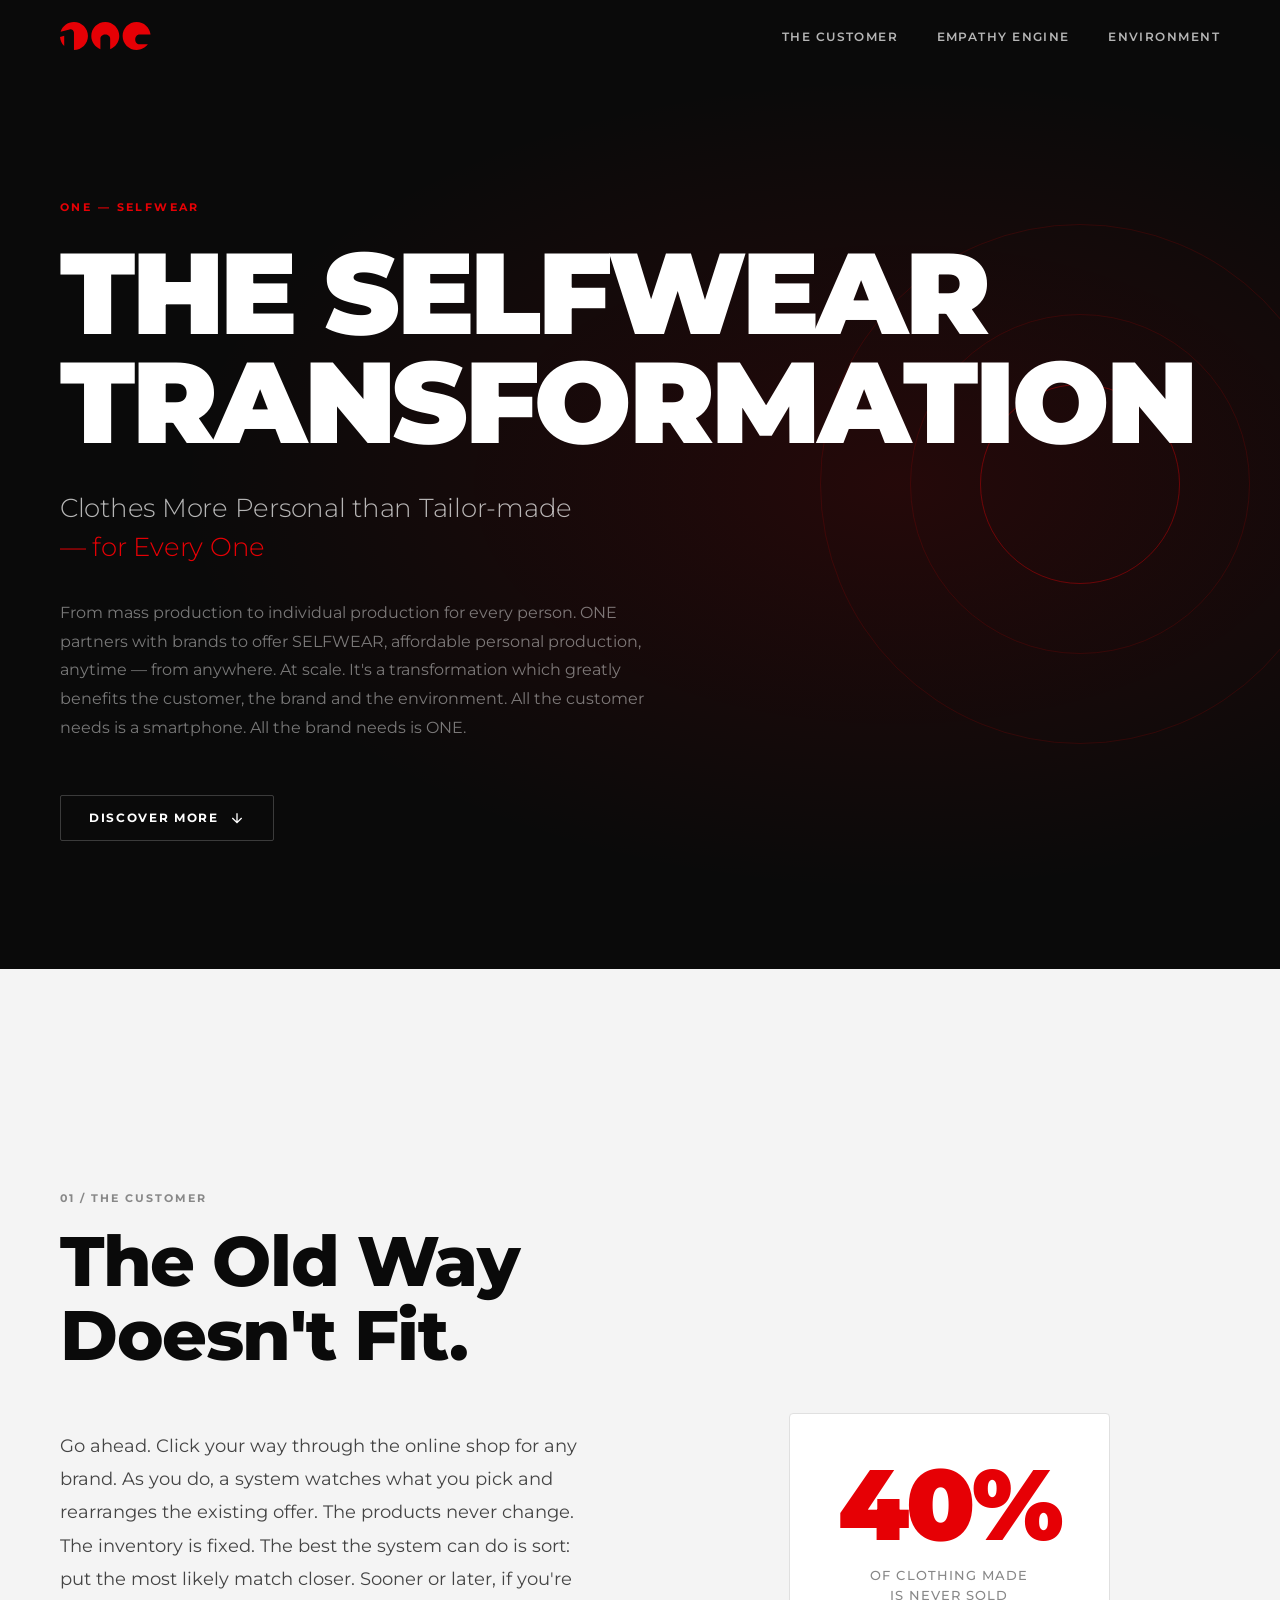
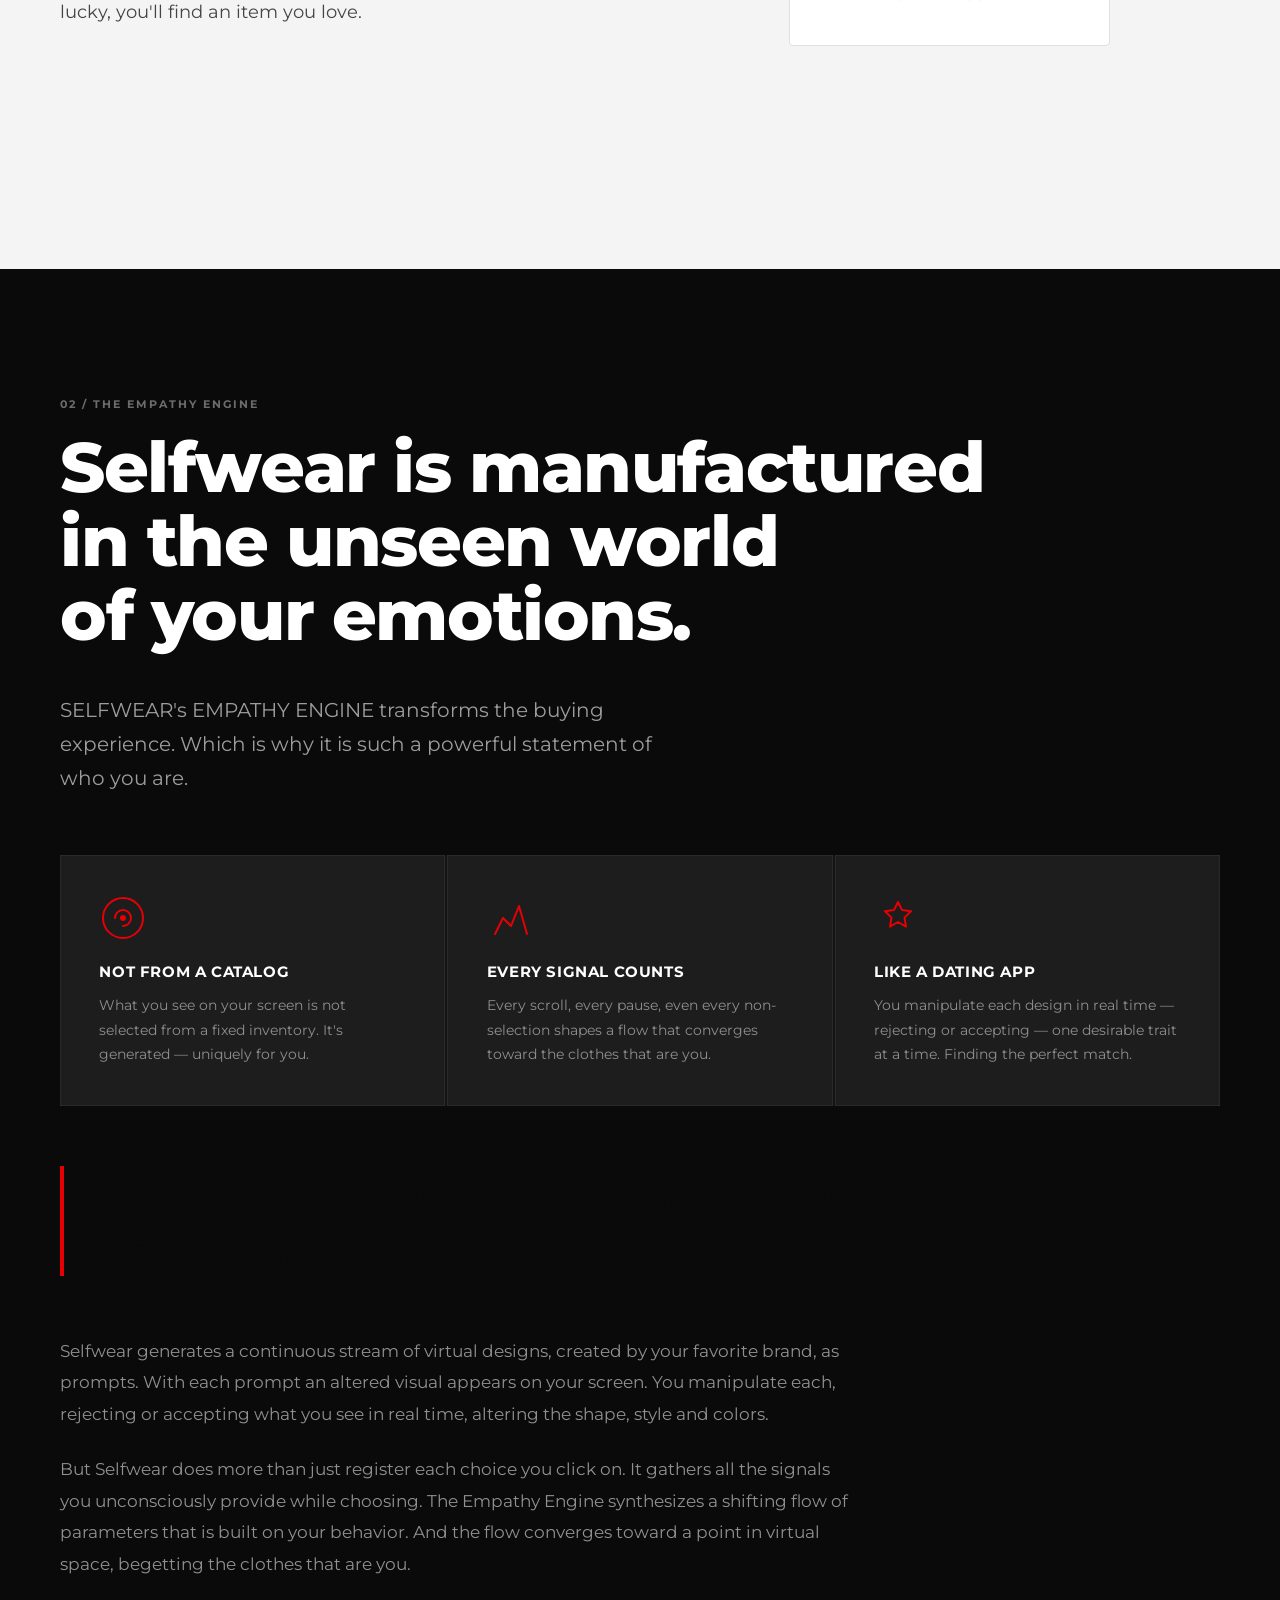
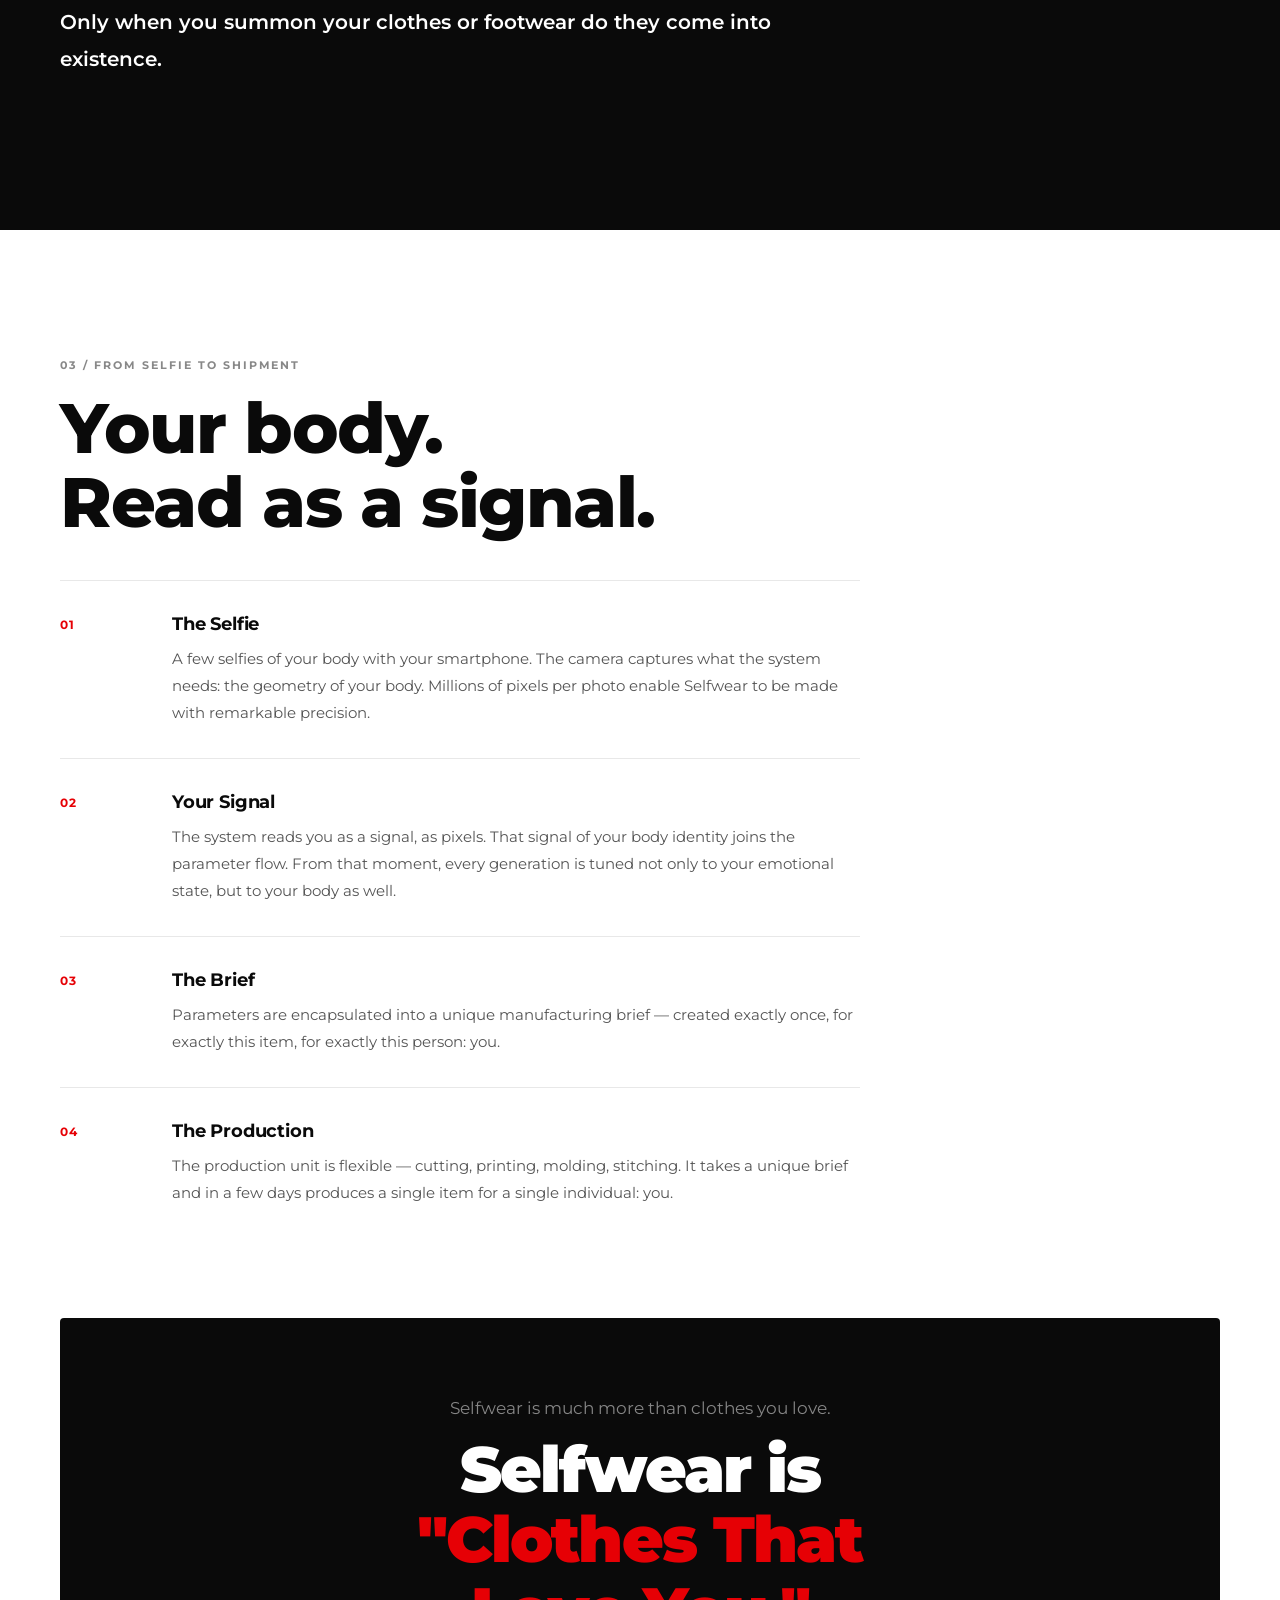
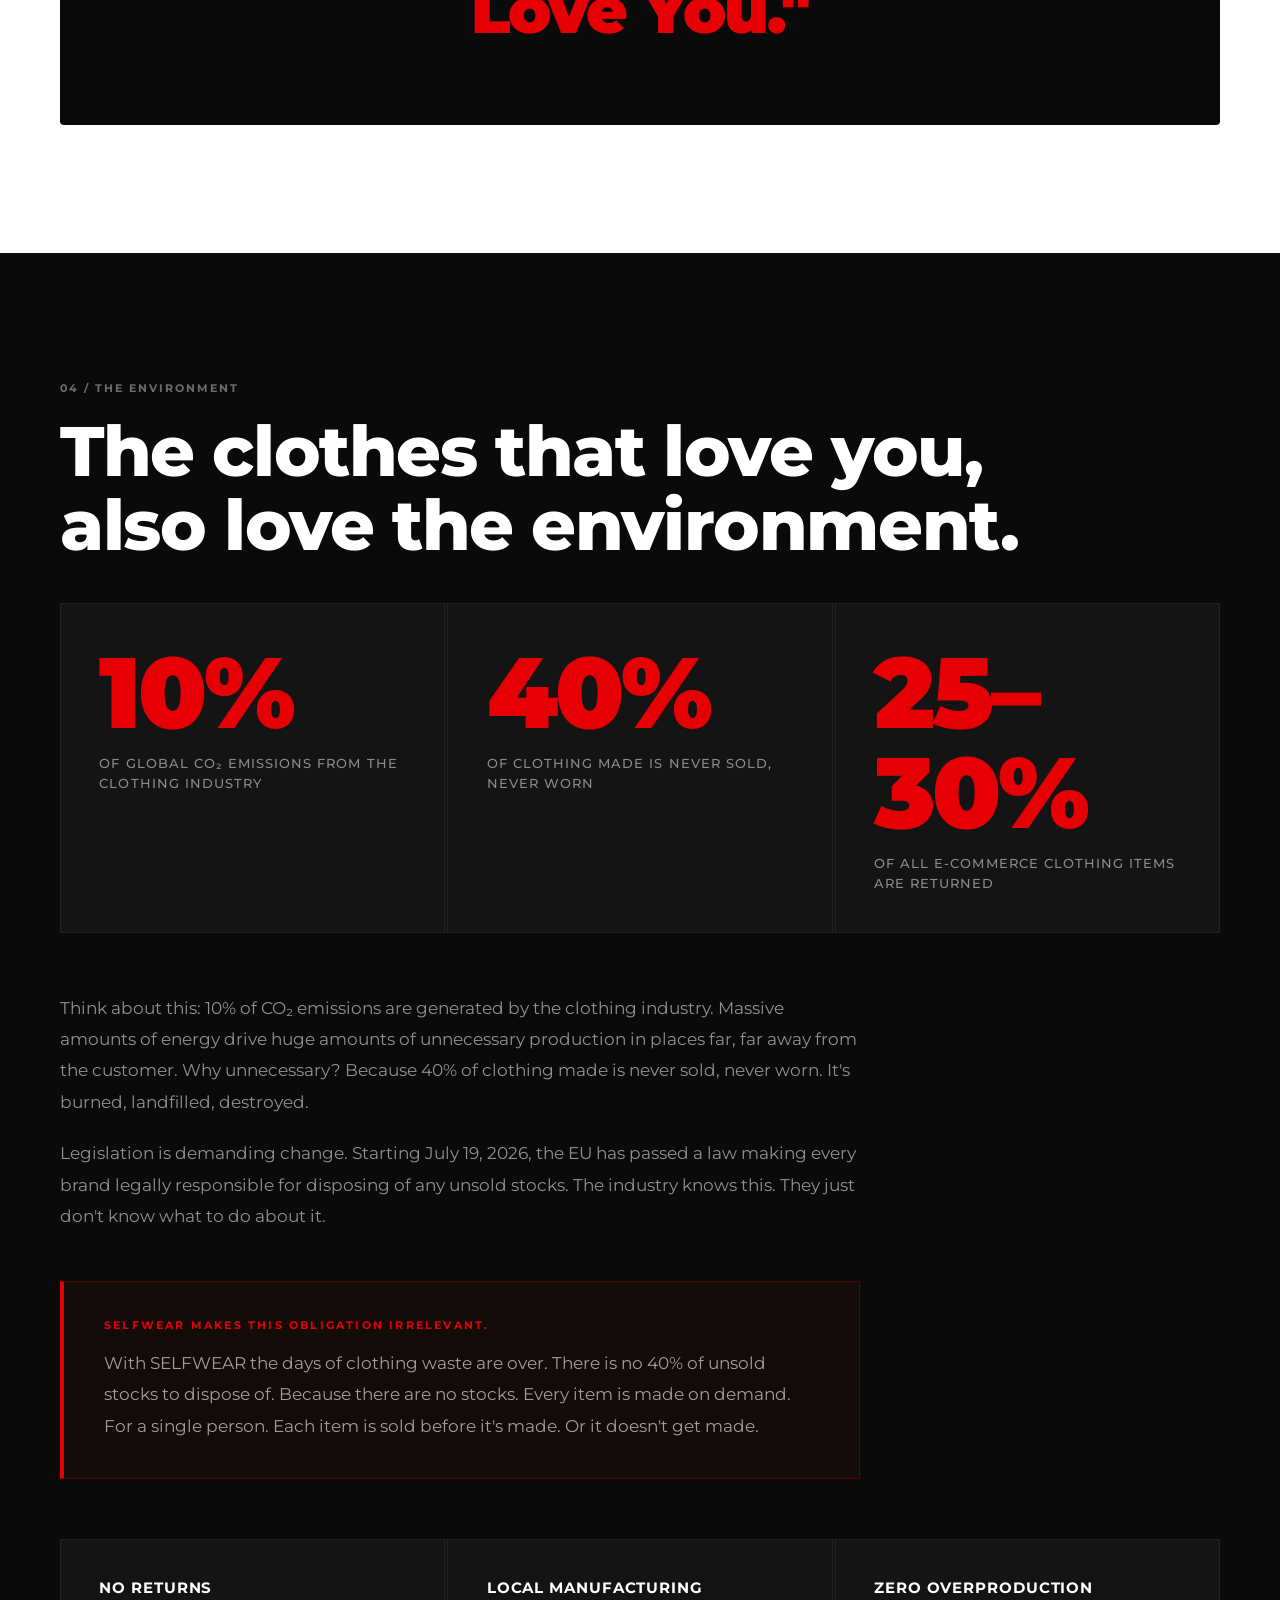
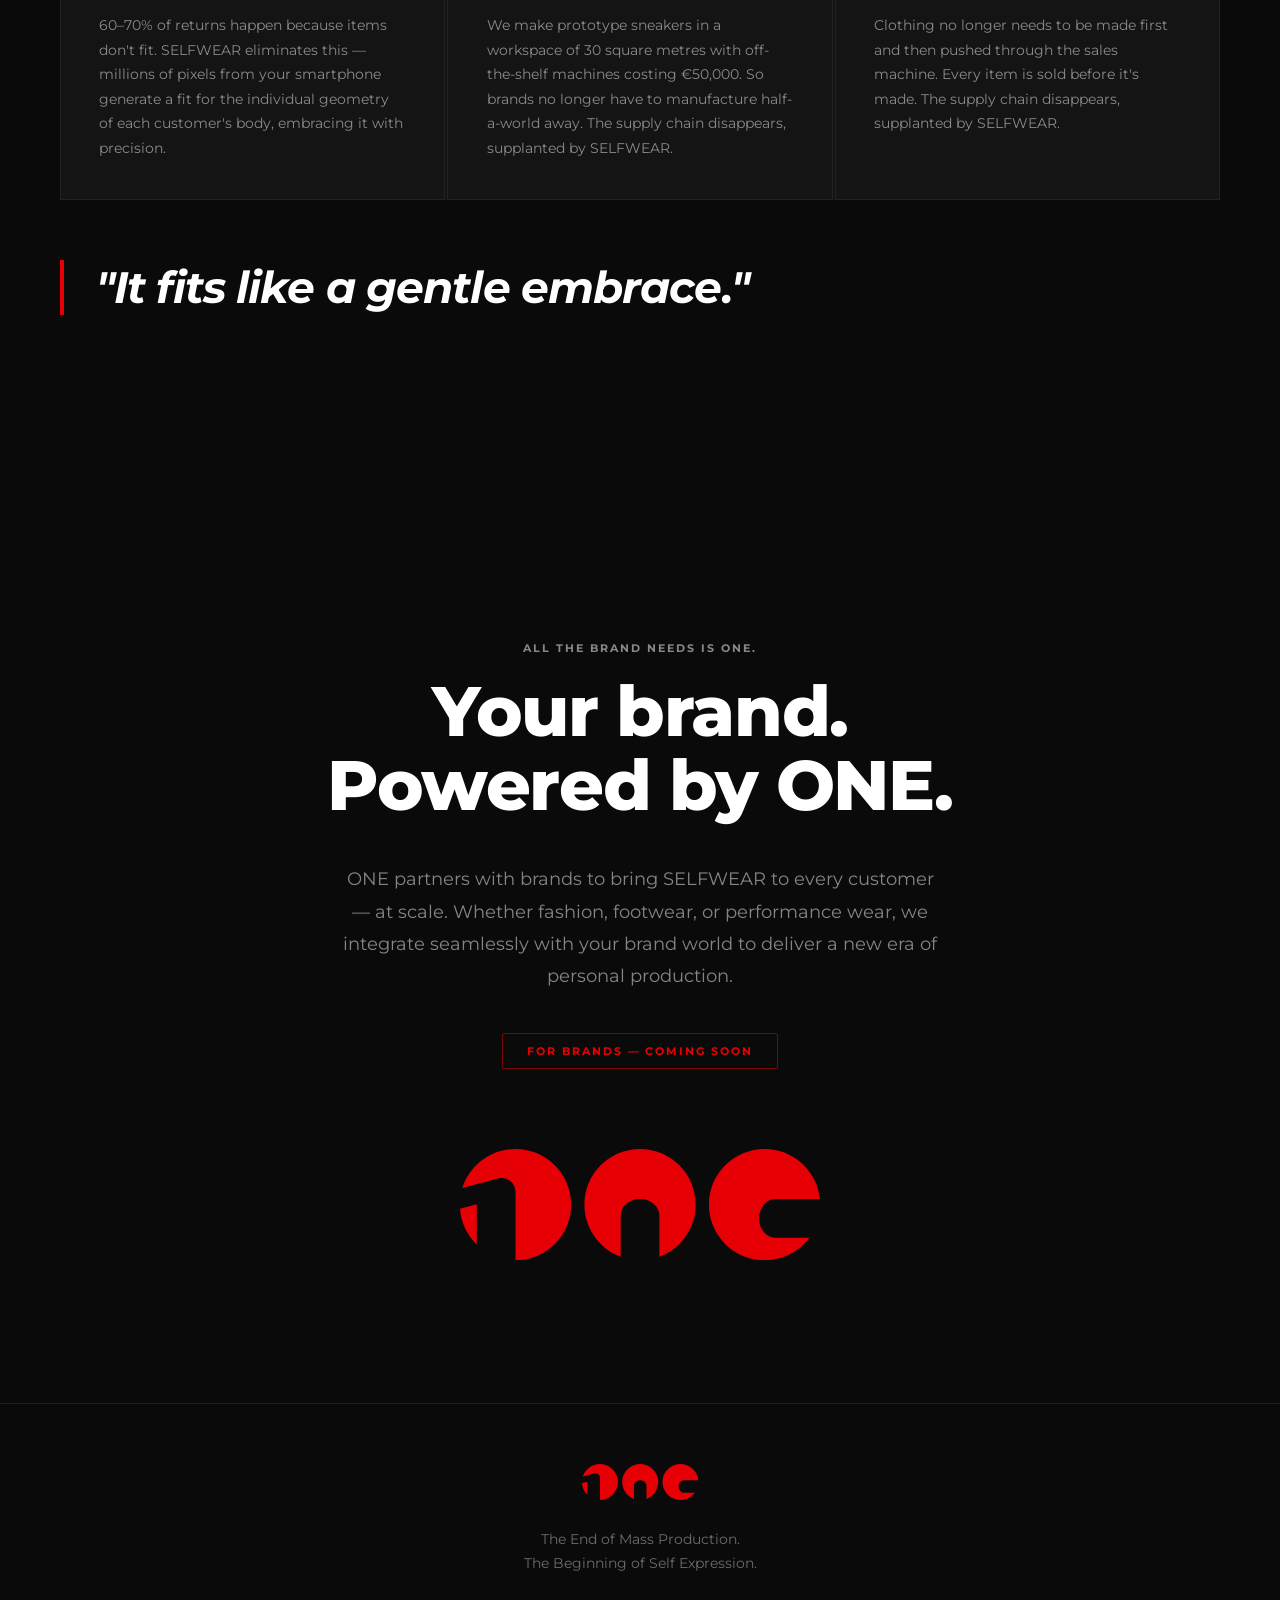
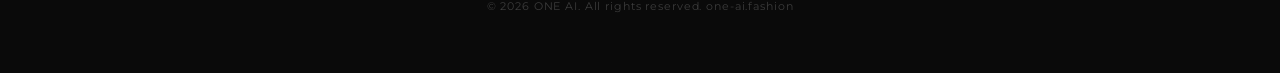
==== v1/index.html @ 5692245d "Add version-selector landing page and move v1 to subfolder Root index.html now acts as a version lab" ====
<!DOCTYPE html>
<html lang="en">
<head>
  <meta charset="UTF-8" />
  <meta name="viewport" content="width=device-width, initial-scale=1.0" />
  <title>ONE — The Selfwear Transformation</title>
  <meta name="description" content="Clothes More Personal than Tailor-made — for Every One. ONE partners with brands to offer SELFWEAR, affordable personal production, anytime — from anywhere." />
  <link rel="preconnect" href="https://fonts.googleapis.com" />
  <link rel="preconnect" href="https://fonts.gstatic.com" crossorigin />
  <link href="https://fonts.googleapis.com/css2?family=Montserrat:wght@300;400;500;600;700;800;900&display=swap" rel="stylesheet" />
  <link rel="stylesheet" href="style.css" />
</head>
<body>

  <!-- NAV -->
  <nav class="nav" id="nav">
    <a href="#hero" class="nav-logo" aria-label="ONE">
      <svg viewBox="0 0 550.077 170.079" xmlns="http://www.w3.org/2000/svg" class="logo-svg">
        <path fill="#E60005" d="M0,91.135c1.524,21.521,11.056,40.831,25.635,54.965V84.266L0,91.135z M169.862,85.04c0-46.967-38.073-85.039-85.039-85.039c-38.071,0-70.298,25.018-81.14,59.51l54.316-14.554l0.007-0.001c1.771-0.479,3.634-0.735,5.557-0.735c11.741,0,21.26,9.518,21.26,21.26v104.599C131.789,170.079,169.862,132.006,169.862,85.04"/>
        <path fill="#E60005" d="M360.18,85.04c0-46.967-38.072-85.039-85.039-85.039s-85.04,38.072-85.04,85.039c0,36.559,23.07,67.728,55.446,79.747v-62.739c0-14.09,13.249-25.512,29.594-25.512c16.343,0,29.593,11.422,29.593,25.512v0.001v62.738C337.109,152.768,360.18,121.599,360.18,85.04"/>
        <path fill="#E60005" d="M550.077,76.536c-4.268-42.974-40.523-76.535-84.618-76.535c-46.967,0-85.04,38.073-85.04,85.039s38.073,85.039,85.04,85.039c27.973,0,52.792-13.508,68.29-34.356h-51.283c-14.089,0-25.511-13.249-25.511-29.593s11.422-29.594,25.511-29.594c0.001,0,0.001,0,0.001,0H550.077z"/>
      </svg>
    </a>
    <div class="nav-links">
      <a href="#customer">The Customer</a>
      <a href="#empathy">Empathy Engine</a>
      <a href="#environment">Environment</a>
    </div>
  </nav>

  <!-- HERO -->
  <section class="section hero" id="hero">
    <div class="hero-bg"></div>
    <div class="hero-content reveal">
      <p class="overline">ONE — SELFWEAR</p>
      <h1 class="hero-title">THE&nbsp;SELFWEAR<br/>TRANSFORMATION</h1>
      <p class="hero-sub">Clothes More Personal than Tailor-made<br/><span class="red">— for Every One</span></p>
      <p class="hero-body">From mass production to individual production for every person. ONE partners with brands to offer SELFWEAR, affordable personal production, anytime — from anywhere. At scale. It's a transformation which greatly benefits the customer, the brand and the environment. All the customer needs is a smartphone. All the brand needs is ONE.</p>
      <a href="#customer" class="btn-scroll">
        <span>Discover More</span>
        <svg viewBox="0 0 24 24" fill="none" stroke="currentColor" stroke-width="2"><path d="M12 5v14M5 12l7 7 7-7"/></svg>
      </a>
    </div>
    <div class="hero-visual">
      <div class="hero-circle c1"></div>
      <div class="hero-circle c2"></div>
      <div class="hero-circle c3"></div>
    </div>
  </section>

  <!-- THE CUSTOMER -->
  <section class="section alt" id="customer">
    <div class="section-inner">
      <div class="section-label reveal">01 / The Customer</div>
      <h2 class="section-title reveal">The Old Way<br/>Doesn't Fit.</h2>
      <div class="two-col">
        <div class="col-text reveal">
          <p>Go ahead. Click your way through the online shop for any brand. As you do, a system watches what you pick and rearranges the existing offer. The products never change. The inventory is fixed. The best the system can do is sort: put the most likely match closer. Sooner or later, if you're lucky, you'll find an item you love.</p>
        </div>
        <div class="col-visual reveal">
          <div class="stat-card">
            <span class="stat-num red">40%</span>
            <span class="stat-label">of clothing made<br/>is never sold</span>
          </div>
        </div>
      </div>
    </div>
  </section>

  <!-- EMPATHY ENGINE -->
  <section class="section dark" id="empathy">
    <div class="section-inner">
      <div class="section-label reveal light">02 / The Empathy Engine</div>
      <h2 class="section-title light reveal">Selfwear is manufactured<br/>in the unseen world<br/>of your emotions.</h2>
      <p class="section-intro light reveal">SELFWEAR's EMPATHY ENGINE transforms the buying experience. Which is why it is such a powerful statement of who you are.</p>

      <div class="feature-grid">
        <div class="feature-card reveal">
          <div class="feature-icon">
            <svg viewBox="0 0 48 48" fill="none" xmlns="http://www.w3.org/2000/svg"><circle cx="24" cy="24" r="20" stroke="#E60005" stroke-width="2"/><path d="M16 24c0-4.418 3.582-8 8-8s8 3.582 8 8-3.582 8-8 8" stroke="#E60005" stroke-width="2" stroke-linecap="round"/><circle cx="24" cy="24" r="3" fill="#E60005"/></svg>
          </div>
          <h3>Not from a catalog</h3>
          <p>What you see on your screen is not selected from a fixed inventory. It's generated — uniquely for you.</p>
        </div>
        <div class="feature-card reveal">
          <div class="feature-icon">
            <svg viewBox="0 0 48 48" fill="none" xmlns="http://www.w3.org/2000/svg"><path d="M8 40l8-16 8 8 8-20 8 28" stroke="#E60005" stroke-width="2" stroke-linecap="round" stroke-linejoin="round"/></svg>
          </div>
          <h3>Every signal counts</h3>
          <p>Every scroll, every pause, even every non-selection shapes a flow that converges toward the clothes that are you.</p>
        </div>
        <div class="feature-card reveal">
          <div class="feature-icon">
            <svg viewBox="0 0 48 48" fill="none" xmlns="http://www.w3.org/2000/svg"><path d="M24 8l4 8 9 1.3-6.5 6.3 1.5 9L24 28l-8 4.6 1.5-9L11 17.3l9-1.3z" stroke="#E60005" stroke-width="2" stroke-linejoin="round"/></svg>
          </div>
          <h3>Like a dating app</h3>
          <p>You manipulate each design in real time — rejecting or accepting — one desirable trait at a time. Finding the perfect match.</p>
        </div>
      </div>

      <blockquote class="pullquote reveal">
        "Not even tailor-made is this individual, this personal."
      </blockquote>

      <div class="empathy-detail reveal">
        <p>Selfwear generates a continuous stream of virtual designs, created by your favorite brand, as prompts. With each prompt an altered visual appears on your screen. You manipulate each, rejecting or accepting what you see in real time, altering the shape, style and colors.</p>
        <p>But Selfwear does more than just register each choice you click on. It gathers all the signals you unconsciously provide while choosing. The Empathy Engine synthesizes a shifting flow of parameters that is built on your behavior. And the flow converges toward a point in virtual space, begetting the clothes that are you.</p>
        <p class="highlight">Only when you summon your clothes or footwear do they come into existence.</p>
      </div>
    </div>
  </section>

  <!-- SELFIE TO SHIPMENT -->
  <section class="section" id="selfie">
    <div class="section-inner">
      <div class="section-label reveal">03 / From Selfie to Shipment</div>
      <h2 class="section-title reveal">Your body.<br/>Read as a signal.</h2>

      <div class="steps">
        <div class="step reveal">
          <div class="step-num">01</div>
          <div class="step-body">
            <h3>The Selfie</h3>
            <p>A few selfies of your body with your smartphone. The camera captures what the system needs: the geometry of your body. Millions of pixels per photo enable Selfwear to be made with remarkable precision.</p>
          </div>
        </div>
        <div class="step-connector reveal"></div>
        <div class="step reveal">
          <div class="step-num">02</div>
          <div class="step-body">
            <h3>Your Signal</h3>
            <p>The system reads you as a signal, as pixels. That signal of your body identity joins the parameter flow. From that moment, every generation is tuned not only to your emotional state, but to your body as well.</p>
          </div>
        </div>
        <div class="step-connector reveal"></div>
        <div class="step reveal">
          <div class="step-num">03</div>
          <div class="step-body">
            <h3>The Brief</h3>
            <p>Parameters are encapsulated into a unique manufacturing brief — created exactly once, for exactly this item, for exactly this person: you.</p>
          </div>
        </div>
        <div class="step-connector reveal"></div>
        <div class="step reveal">
          <div class="step-num">04</div>
          <div class="step-body">
            <h3>The Production</h3>
            <p>The production unit is flexible — cutting, printing, molding, stitching. It takes a unique brief and in a few days produces a single item for a single individual: you.</p>
          </div>
        </div>
      </div>

      <div class="clothes-love reveal">
        <p class="clothes-love-text">Selfwear is much more than clothes you love.</p>
        <p class="clothes-love-headline">Selfwear is<br/><span class="red">"Clothes That<br/>Love You."</span></p>
      </div>
    </div>
  </section>

  <!-- ENVIRONMENT -->
  <section class="section dark" id="environment">
    <div class="section-inner">
      <div class="section-label reveal light">04 / The Environment</div>
      <h2 class="section-title light reveal">The clothes that love you,<br/>also love the environment.</h2>

      <div class="env-stats reveal">
        <div class="env-stat">
          <span class="stat-num red">10%</span>
          <span class="stat-label light">of global CO₂ emissions from the clothing industry</span>
        </div>
        <div class="env-stat">
          <span class="stat-num red">40%</span>
          <span class="stat-label light">of clothing made is never sold, never worn</span>
        </div>
        <div class="env-stat">
          <span class="stat-num red">25–30%</span>
          <span class="stat-label light">of all e-commerce clothing items are returned</span>
        </div>
      </div>

      <div class="env-body reveal">
        <p>Think about this: 10% of CO₂ emissions are generated by the clothing industry. Massive amounts of energy drive huge amounts of unnecessary production in places far, far away from the customer. Why unnecessary? Because 40% of clothing made is never sold, never worn. It's burned, landfilled, destroyed.</p>
        <p>Legislation is demanding change. Starting July 19, 2026, the EU has passed a law making every brand legally responsible for disposing of any unsold stocks. The industry knows this. They just don't know what to do about it.</p>
      </div>

      <div class="selfwear-irrelevant reveal">
        <p class="label-sm red">SELFWEAR makes this obligation irrelevant.</p>
        <p>With SELFWEAR the days of clothing waste are over. There is no 40% of unsold stocks to dispose of. Because there are no stocks. Every item is made on demand. For a single person. Each item is sold before it's made. Or it doesn't get made.</p>
      </div>

      <div class="env-reasons reveal">
        <div class="reason-card">
          <h3>No Returns</h3>
          <p>60–70% of returns happen because items don't fit. SELFWEAR eliminates this — millions of pixels from your smartphone generate a fit for the individual geometry of each customer's body, embracing it with precision.</p>
        </div>
        <div class="reason-card">
          <h3>Local Manufacturing</h3>
          <p>We make prototype sneakers in a workspace of 30 square metres with off-the-shelf machines costing €50,000. So brands no longer have to manufacture half-a-world away. The supply chain disappears, supplanted by SELFWEAR.</p>
        </div>
        <div class="reason-card">
          <h3>Zero Overproduction</h3>
          <p>Clothing no longer needs to be made first and then pushed through the sales machine. Every item is sold before it's made. The supply chain disappears, supplanted by SELFWEAR.</p>
        </div>
      </div>

      <blockquote class="pullquote light reveal">
        "It fits like a gentle embrace."
      </blockquote>
    </div>
  </section>

  <!-- BRANDS CTA -->
  <section class="section brands-cta" id="brands">
    <div class="section-inner center">
      <div class="section-label reveal">All the brand needs is ONE.</div>
      <h2 class="section-title reveal">Your brand.<br/>Powered by ONE.</h2>
      <p class="cta-body reveal">ONE partners with brands to bring SELFWEAR to every customer — at scale. Whether fashion, footwear, or performance wear, we integrate seamlessly with your brand world to deliver a new era of personal production.</p>
      <div class="cta-badge reveal">
        <span class="badge-text">For Brands — Coming Soon</span>
      </div>
      <div class="brand-logo-large reveal">
        <svg viewBox="0 0 550.077 170.079" xmlns="http://www.w3.org/2000/svg">
          <path fill="#E60005" d="M0,91.135c1.524,21.521,11.056,40.831,25.635,54.965V84.266L0,91.135z M169.862,85.04c0-46.967-38.073-85.039-85.039-85.039c-38.071,0-70.298,25.018-81.14,59.51l54.316-14.554l0.007-0.001c1.771-0.479,3.634-0.735,5.557-0.735c11.741,0,21.26,9.518,21.26,21.26v104.599C131.789,170.079,169.862,132.006,169.862,85.04"/>
          <path fill="#E60005" d="M360.18,85.04c0-46.967-38.072-85.039-85.039-85.039s-85.04,38.072-85.04,85.039c0,36.559,23.07,67.728,55.446,79.747v-62.739c0-14.09,13.249-25.512,29.594-25.512c16.343,0,29.593,11.422,29.593,25.512v0.001v62.738C337.109,152.768,360.18,121.599,360.18,85.04"/>
          <path fill="#E60005" d="M550.077,76.536c-4.268-42.974-40.523-76.535-84.618-76.535c-46.967,0-85.04,38.073-85.04,85.039s38.073,85.039,85.04,85.039c27.973,0,52.792-13.508,68.29-34.356h-51.283c-14.089,0-25.511-13.249-25.511-29.593s11.422-29.594,25.511-29.594c0.001,0,0.001,0,0.001,0H550.077z"/>
        </svg>
      </div>
    </div>
  </section>

  <!-- FOOTER -->
  <footer class="footer">
    <div class="footer-inner">
      <div class="footer-logo">
        <svg viewBox="0 0 550.077 170.079" xmlns="http://www.w3.org/2000/svg">
          <path fill="#E60005" d="M0,91.135c1.524,21.521,11.056,40.831,25.635,54.965V84.266L0,91.135z M169.862,85.04c0-46.967-38.073-85.039-85.039-85.039c-38.071,0-70.298,25.018-81.14,59.51l54.316-14.554l0.007-0.001c1.771-0.479,3.634-0.735,5.557-0.735c11.741,0,21.26,9.518,21.26,21.26v104.599C131.789,170.079,169.862,132.006,169.862,85.04"/>
          <path fill="#E60005" d="M360.18,85.04c0-46.967-38.072-85.039-85.039-85.039s-85.04,38.072-85.04,85.039c0,36.559,23.07,67.728,55.446,79.747v-62.739c0-14.09,13.249-25.512,29.594-25.512c16.343,0,29.593,11.422,29.593,25.512v0.001v62.738C337.109,152.768,360.18,121.599,360.18,85.04"/>
          <path fill="#E60005" d="M550.077,76.536c-4.268-42.974-40.523-76.535-84.618-76.535c-46.967,0-85.04,38.073-85.04,85.039s38.073,85.039,85.04,85.039c27.973,0,52.792-13.508,68.29-34.356h-51.283c-14.089,0-25.511-13.249-25.511-29.593s11.422-29.594,25.511-29.594c0.001,0,0.001,0,0.001,0H550.077z"/>
        </svg>
      </div>
      <p class="footer-tagline">The End of Mass Production.<br/>The Beginning of Self Expression.</p>
      <p class="footer-legal">&copy; 2026 ONE AI. All rights reserved. one-ai.fashion</p>
    </div>
  </footer>

  <script src="main.js"></script>
</body>
</html>
---- v1/style.css ----
/* =========================================
   ONE — SELFWEAR Website
   Brand: Montserrat, #E60005 red, black/white
   ========================================= */

:root {
  --red: #E60005;
  --black: #0a0a0a;
  --dark: #111111;
  --mid: #1a1a1a;
  --gray: #888888;
  --light-gray: #f4f4f4;
  --white: #ffffff;
  --font: 'Montserrat', sans-serif;
  --nav-h: 72px;
  --max-w: 1200px;
  --section-pad: clamp(80px, 10vw, 140px);
  --transition: 0.6s cubic-bezier(0.16, 1, 0.3, 1);
}

*, *::before, *::after { box-sizing: border-box; margin: 0; padding: 0; }

html { scroll-behavior: smooth; }

body {
  font-family: var(--font);
  background: var(--white);
  color: var(--black);
  overflow-x: hidden;
  -webkit-font-smoothing: antialiased;
}

/* ---- NAV ---- */
.nav {
  position: fixed;
  top: 0; left: 0; right: 0;
  height: var(--nav-h);
  display: flex;
  align-items: center;
  justify-content: space-between;
  padding: 0 clamp(24px, 5vw, 60px);
  z-index: 100;
  transition: background 0.4s ease, box-shadow 0.4s ease;
}

.nav.scrolled {
  background: rgba(10, 10, 10, 0.92);
  backdrop-filter: blur(12px);
  box-shadow: 0 1px 0 rgba(255,255,255,0.06);
}

.nav-logo { display: flex; align-items: center; text-decoration: none; }
.nav-logo .logo-svg { height: 28px; width: auto; }

.nav-links {
  display: flex;
  gap: clamp(20px, 3vw, 40px);
}

.nav-links a {
  font-size: 12px;
  font-weight: 600;
  letter-spacing: 0.12em;
  text-transform: uppercase;
  color: rgba(255,255,255,0.7);
  text-decoration: none;
  transition: color 0.3s;
}

.nav-links a:hover { color: var(--red); }

/* ---- SECTIONS ---- */
.section {
  position: relative;
  padding: var(--section-pad) clamp(24px, 5vw, 60px);
  min-height: 100vh;
  display: flex;
  flex-direction: column;
  justify-content: center;
}

.section.alt { background: var(--light-gray); }
.section.dark { background: var(--black); }

.section-inner {
  max-width: var(--max-w);
  margin: 0 auto;
  width: 100%;
}

.section-label {
  font-size: 11px;
  font-weight: 700;
  letter-spacing: 0.18em;
  text-transform: uppercase;
  color: var(--gray);
  margin-bottom: 20px;
}

.section-label.light { color: rgba(255,255,255,0.4); }

.section-title {
  font-size: clamp(36px, 5.5vw, 76px);
  font-weight: 800;
  line-height: 1.05;
  letter-spacing: -0.02em;
  margin-bottom: 40px;
  color: var(--black);
}

.section-title.light { color: var(--white); }

.section-intro {
  font-size: clamp(16px, 1.8vw, 20px);
  font-weight: 400;
  line-height: 1.7;
  max-width: 640px;
  margin-bottom: 60px;
  color: var(--gray);
}

.section-intro.light { color: rgba(255,255,255,0.6); }

/* ---- HERO ---- */
.hero {
  background: var(--black);
  min-height: 100vh;
  overflow: hidden;
}

.hero-bg {
  position: absolute;
  inset: 0;
  background: radial-gradient(ellipse 80% 60% at 70% 50%, rgba(230,0,5,0.12) 0%, transparent 70%);
  pointer-events: none;
}

.hero-content {
  position: relative;
  z-index: 2;
  max-width: var(--max-w);
  margin: 0 auto;
  padding-top: var(--nav-h);
  width: 100%;
}

.overline {
  font-size: 11px;
  font-weight: 700;
  letter-spacing: 0.22em;
  text-transform: uppercase;
  color: var(--red);
  margin-bottom: 24px;
  display: block;
}

.hero-title {
  font-size: clamp(52px, 9vw, 130px);
  font-weight: 900;
  line-height: 0.95;
  letter-spacing: -0.03em;
  color: var(--white);
  margin-bottom: 32px;
}

.hero-sub {
  font-size: clamp(18px, 2.2vw, 26px);
  font-weight: 300;
  line-height: 1.5;
  color: rgba(255,255,255,0.7);
  margin-bottom: 32px;
  letter-spacing: -0.01em;
}

.hero-body {
  font-size: clamp(14px, 1.3vw, 16px);
  font-weight: 400;
  line-height: 1.8;
  color: rgba(255,255,255,0.45);
  max-width: 600px;
  margin-bottom: 52px;
}

.btn-scroll {
  display: inline-flex;
  align-items: center;
  gap: 10px;
  font-size: 12px;
  font-weight: 700;
  letter-spacing: 0.14em;
  text-transform: uppercase;
  color: var(--white);
  text-decoration: none;
  border: 1px solid rgba(255,255,255,0.2);
  padding: 14px 28px;
  border-radius: 2px;
  transition: all 0.3s;
}

.btn-scroll svg { width: 16px; height: 16px; transition: transform 0.3s; }
.btn-scroll:hover { border-color: var(--red); color: var(--red); }
.btn-scroll:hover svg { transform: translateY(3px); }

/* Hero visual */
.hero-visual {
  position: absolute;
  right: -100px;
  top: 50%;
  transform: translateY(-50%);
  width: 600px;
  height: 600px;
  pointer-events: none;
}

.hero-circle {
  position: absolute;
  border-radius: 50%;
  border: 1px solid rgba(230,0,5,0.15);
  animation: pulse 4s ease-in-out infinite;
}

.c1 { width: 200px; height: 200px; top: 50%; left: 50%; transform: translate(-50%, -50%); border-color: rgba(230,0,5,0.4); }
.c2 { width: 340px; height: 340px; top: 50%; left: 50%; transform: translate(-50%, -50%); animation-delay: 0.5s; }
.c3 { width: 520px; height: 520px; top: 50%; left: 50%; transform: translate(-50%, -50%); animation-delay: 1s; }

@keyframes pulse {
  0%, 100% { opacity: 0.6; }
  50% { opacity: 0.2; }
}

/* ---- RED ---- */
.red { color: var(--red); }

/* ---- TWO COL ---- */
.two-col {
  display: grid;
  grid-template-columns: 1fr 1fr;
  gap: clamp(40px, 6vw, 100px);
  align-items: center;
}

.col-text p {
  font-size: clamp(15px, 1.5vw, 18px);
  line-height: 1.85;
  color: #444;
}

.col-visual {
  display: flex;
  justify-content: center;
}

.stat-card {
  display: flex;
  flex-direction: column;
  align-items: center;
  gap: 12px;
  background: var(--white);
  border: 1px solid #e0e0e0;
  border-radius: 4px;
  padding: 40px 48px;
  text-align: center;
}

.stat-num {
  font-size: clamp(56px, 8vw, 100px);
  font-weight: 900;
  line-height: 1;
  letter-spacing: -0.03em;
}

.stat-label {
  font-size: 13px;
  font-weight: 500;
  letter-spacing: 0.08em;
  text-transform: uppercase;
  color: #888;
  line-height: 1.5;
}

.stat-label.light { color: rgba(255,255,255,0.5); }

/* ---- FEATURE GRID ---- */
.feature-grid {
  display: grid;
  grid-template-columns: repeat(3, 1fr);
  gap: 2px;
  margin-bottom: 60px;
  background: rgba(255,255,255,0.04);
}

.feature-card {
  background: rgba(255,255,255,0.04);
  border: 1px solid rgba(255,255,255,0.06);
  padding: clamp(28px, 3vw, 44px);
  transition: background 0.3s;
}

.feature-card:hover { background: rgba(230,0,5,0.06); }

.feature-icon {
  width: 48px;
  height: 48px;
  margin-bottom: 20px;
}

.feature-icon svg { width: 100%; height: 100%; }

.feature-card h3 {
  font-size: 15px;
  font-weight: 700;
  letter-spacing: 0.04em;
  text-transform: uppercase;
  color: var(--white);
  margin-bottom: 12px;
}

.feature-card p {
  font-size: 14px;
  line-height: 1.75;
  color: rgba(255,255,255,0.5);
}

/* ---- PULLQUOTE ---- */
.pullquote {
  font-size: clamp(22px, 3.5vw, 44px);
  font-weight: 700;
  font-style: italic;
  line-height: 1.25;
  letter-spacing: -0.02em;
  color: var(--black);
  border-left: 4px solid var(--red);
  padding-left: 32px;
  margin: 60px 0;
}

.pullquote.light { color: var(--white); }

/* ---- EMPATHY DETAIL ---- */
.empathy-detail {
  max-width: 800px;
}

.empathy-detail p {
  font-size: clamp(14px, 1.4vw, 17px);
  line-height: 1.85;
  color: rgba(255,255,255,0.55);
  margin-bottom: 24px;
}

.empathy-detail p.highlight {
  color: var(--white);
  font-weight: 600;
  font-size: clamp(16px, 1.6vw, 20px);
}

/* ---- STEPS ---- */
.steps {
  display: flex;
  flex-direction: column;
  gap: 0;
  max-width: 800px;
  margin-bottom: 80px;
}

.step {
  display: grid;
  grid-template-columns: 80px 1fr;
  gap: 32px;
  align-items: start;
  padding: 32px 0;
  border-top: 1px solid #e8e8e8;
}

.step-connector {
  width: 1px;
  height: 0;
  background: var(--red);
  margin-left: 40px;
}

.step-connector.revealed {
  animation: grow-line 0.4s ease forwards;
}

@keyframes grow-line {
  from { height: 0; }
  to { height: 20px; }
}

.step-num {
  font-size: 12px;
  font-weight: 700;
  letter-spacing: 0.1em;
  color: var(--red);
  padding-top: 4px;
}

.step-body h3 {
  font-size: 18px;
  font-weight: 700;
  letter-spacing: -0.01em;
  margin-bottom: 10px;
  color: var(--black);
}

.step-body p {
  font-size: 15px;
  line-height: 1.8;
  color: #555;
}

.clothes-love {
  text-align: center;
  padding: 80px 20px;
  background: var(--black);
  border-radius: 4px;
}

.clothes-love-text {
  font-size: clamp(14px, 1.4vw, 17px);
  color: rgba(255,255,255,0.5);
  margin-bottom: 16px;
  font-weight: 400;
}

.clothes-love-headline {
  font-size: clamp(32px, 5vw, 64px);
  font-weight: 900;
  line-height: 1.1;
  letter-spacing: -0.03em;
  color: var(--white);
}

/* ---- ENV STATS ---- */
.env-stats {
  display: grid;
  grid-template-columns: repeat(3, 1fr);
  gap: 2px;
  margin-bottom: 60px;
  background: rgba(255,255,255,0.04);
}

.env-stat {
  display: flex;
  flex-direction: column;
  gap: 12px;
  padding: clamp(28px, 3vw, 44px);
  border: 1px solid rgba(255,255,255,0.06);
}

.env-body {
  max-width: 800px;
  margin-bottom: 48px;
}

.env-body p {
  font-size: clamp(14px, 1.4vw, 17px);
  line-height: 1.85;
  color: rgba(255,255,255,0.55);
  margin-bottom: 20px;
}

.selfwear-irrelevant {
  border: 1px solid rgba(230,0,5,0.3);
  border-left: 4px solid var(--red);
  padding: 36px 40px;
  background: rgba(230,0,5,0.04);
  margin-bottom: 60px;
  max-width: 800px;
}

.label-sm {
  font-size: 11px;
  font-weight: 700;
  letter-spacing: 0.2em;
  text-transform: uppercase;
  margin-bottom: 16px;
  display: block;
}

.selfwear-irrelevant p:last-child {
  font-size: clamp(14px, 1.4vw, 17px);
  line-height: 1.85;
  color: rgba(255,255,255,0.6);
}

/* ---- ENV REASONS ---- */
.env-reasons {
  display: grid;
  grid-template-columns: repeat(3, 1fr);
  gap: 2px;
  background: rgba(255,255,255,0.04);
  margin-bottom: 60px;
}

.reason-card {
  padding: clamp(28px, 3vw, 44px);
  border: 1px solid rgba(255,255,255,0.06);
}

.reason-card h3 {
  font-size: 15px;
  font-weight: 700;
  letter-spacing: 0.06em;
  text-transform: uppercase;
  color: var(--white);
  margin-bottom: 16px;
}

.reason-card p {
  font-size: 14px;
  line-height: 1.75;
  color: rgba(255,255,255,0.5);
}

/* ---- BRANDS CTA ---- */
.brands-cta {
  background: var(--black);
  text-align: center;
}

.brands-cta .section-inner.center {
  display: flex;
  flex-direction: column;
  align-items: center;
}

.brands-cta .section-label { text-align: center; }
.brands-cta .section-title {
  color: var(--white);
  text-align: center;
}

.cta-body {
  font-size: clamp(15px, 1.5vw, 18px);
  line-height: 1.8;
  color: rgba(255,255,255,0.5);
  max-width: 600px;
  margin-bottom: 40px;
  text-align: center;
}

.cta-badge {
  display: inline-flex;
  align-items: center;
  border: 1px solid rgba(230,0,5,0.5);
  color: var(--red);
  padding: 10px 24px;
  font-size: 11px;
  font-weight: 700;
  letter-spacing: 0.18em;
  text-transform: uppercase;
  margin-bottom: 80px;
  border-radius: 2px;
}

.brand-logo-large {
  max-width: 360px;
  width: 100%;
  opacity: 0.9;
}

.brand-logo-large svg { width: 100%; height: auto; }

/* ---- FOOTER ---- */
.footer {
  background: var(--black);
  border-top: 1px solid rgba(255,255,255,0.08);
  padding: 60px clamp(24px, 5vw, 60px);
}

.footer-inner {
  max-width: var(--max-w);
  margin: 0 auto;
  display: flex;
  flex-direction: column;
  align-items: center;
  gap: 24px;
  text-align: center;
}

.footer-logo svg { height: 36px; width: auto; }

.footer-tagline {
  font-size: 14px;
  font-weight: 400;
  line-height: 1.7;
  color: rgba(255,255,255,0.4);
}

.footer-legal {
  font-size: 11px;
  letter-spacing: 0.08em;
  color: rgba(255,255,255,0.2);
}

/* ---- REVEAL ANIMATIONS ---- */
.reveal {
  opacity: 0;
  transform: translateY(30px);
  transition: opacity var(--transition), transform var(--transition);
}

.reveal.visible {
  opacity: 1;
  transform: translateY(0);
}

/* Stagger children in grid/flex containers */
.feature-grid .reveal:nth-child(2) { transition-delay: 0.1s; }
.feature-grid .reveal:nth-child(3) { transition-delay: 0.2s; }

.env-stats .env-stat:nth-child(2) { transition-delay: 0.1s; }
.env-stats .env-stat:nth-child(3) { transition-delay: 0.2s; }

.env-reasons .reason-card:nth-child(2) { transition-delay: 0.1s; }
.env-reasons .reason-card:nth-child(3) { transition-delay: 0.2s; }

.steps .step:nth-child(1) { transition-delay: 0s; }
.steps .step:nth-child(3) { transition-delay: 0.1s; }
.steps .step:nth-child(5) { transition-delay: 0.2s; }
.steps .step:nth-child(7) { transition-delay: 0.3s; }

/* ---- RESPONSIVE ---- */
@media (max-width: 900px) {
  .two-col { grid-template-columns: 1fr; }
  .feature-grid { grid-template-columns: 1fr; }
  .env-stats { grid-template-columns: 1fr; }
  .env-reasons { grid-template-columns: 1fr; }
  .hero-visual { display: none; }
  .nav-links { display: none; }
}

@media (max-width: 600px) {
  .step { grid-template-columns: 60px 1fr; gap: 20px; }
  .selfwear-irrelevant { padding: 24px 20px; }
}
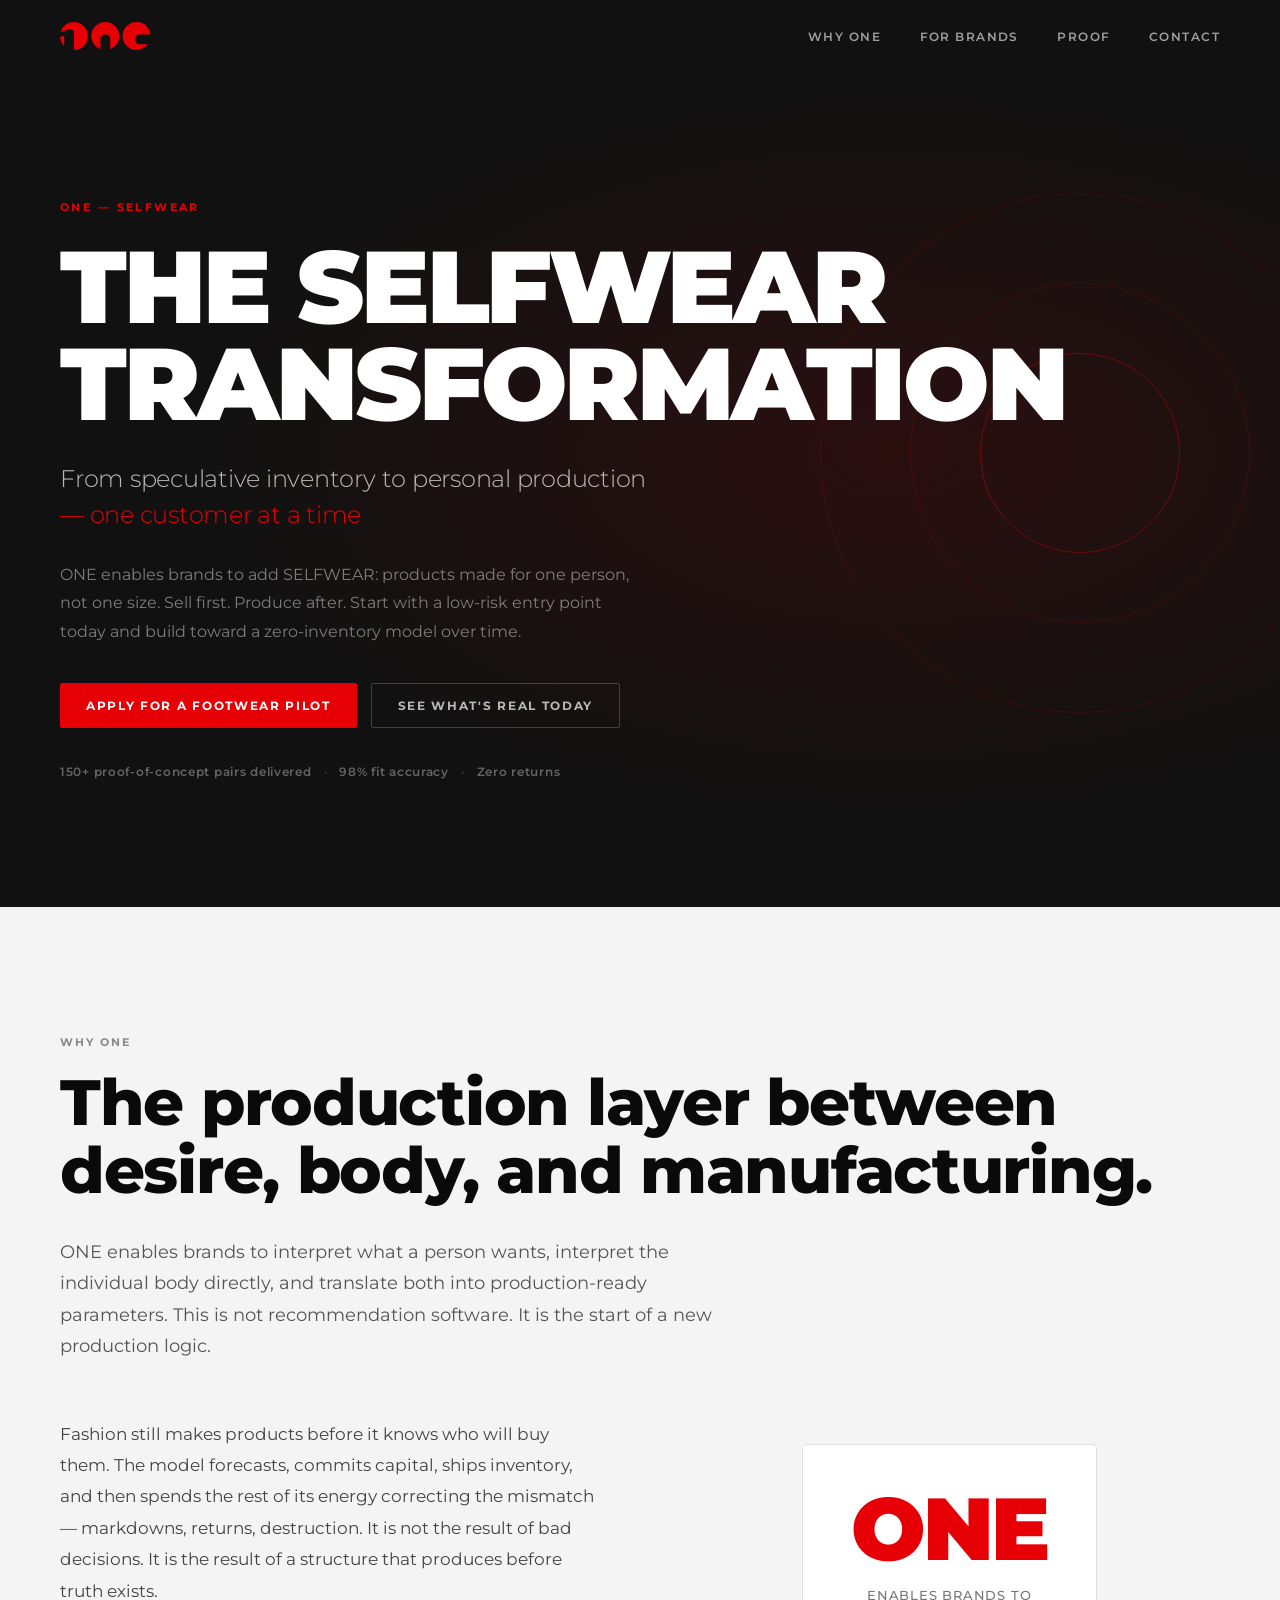
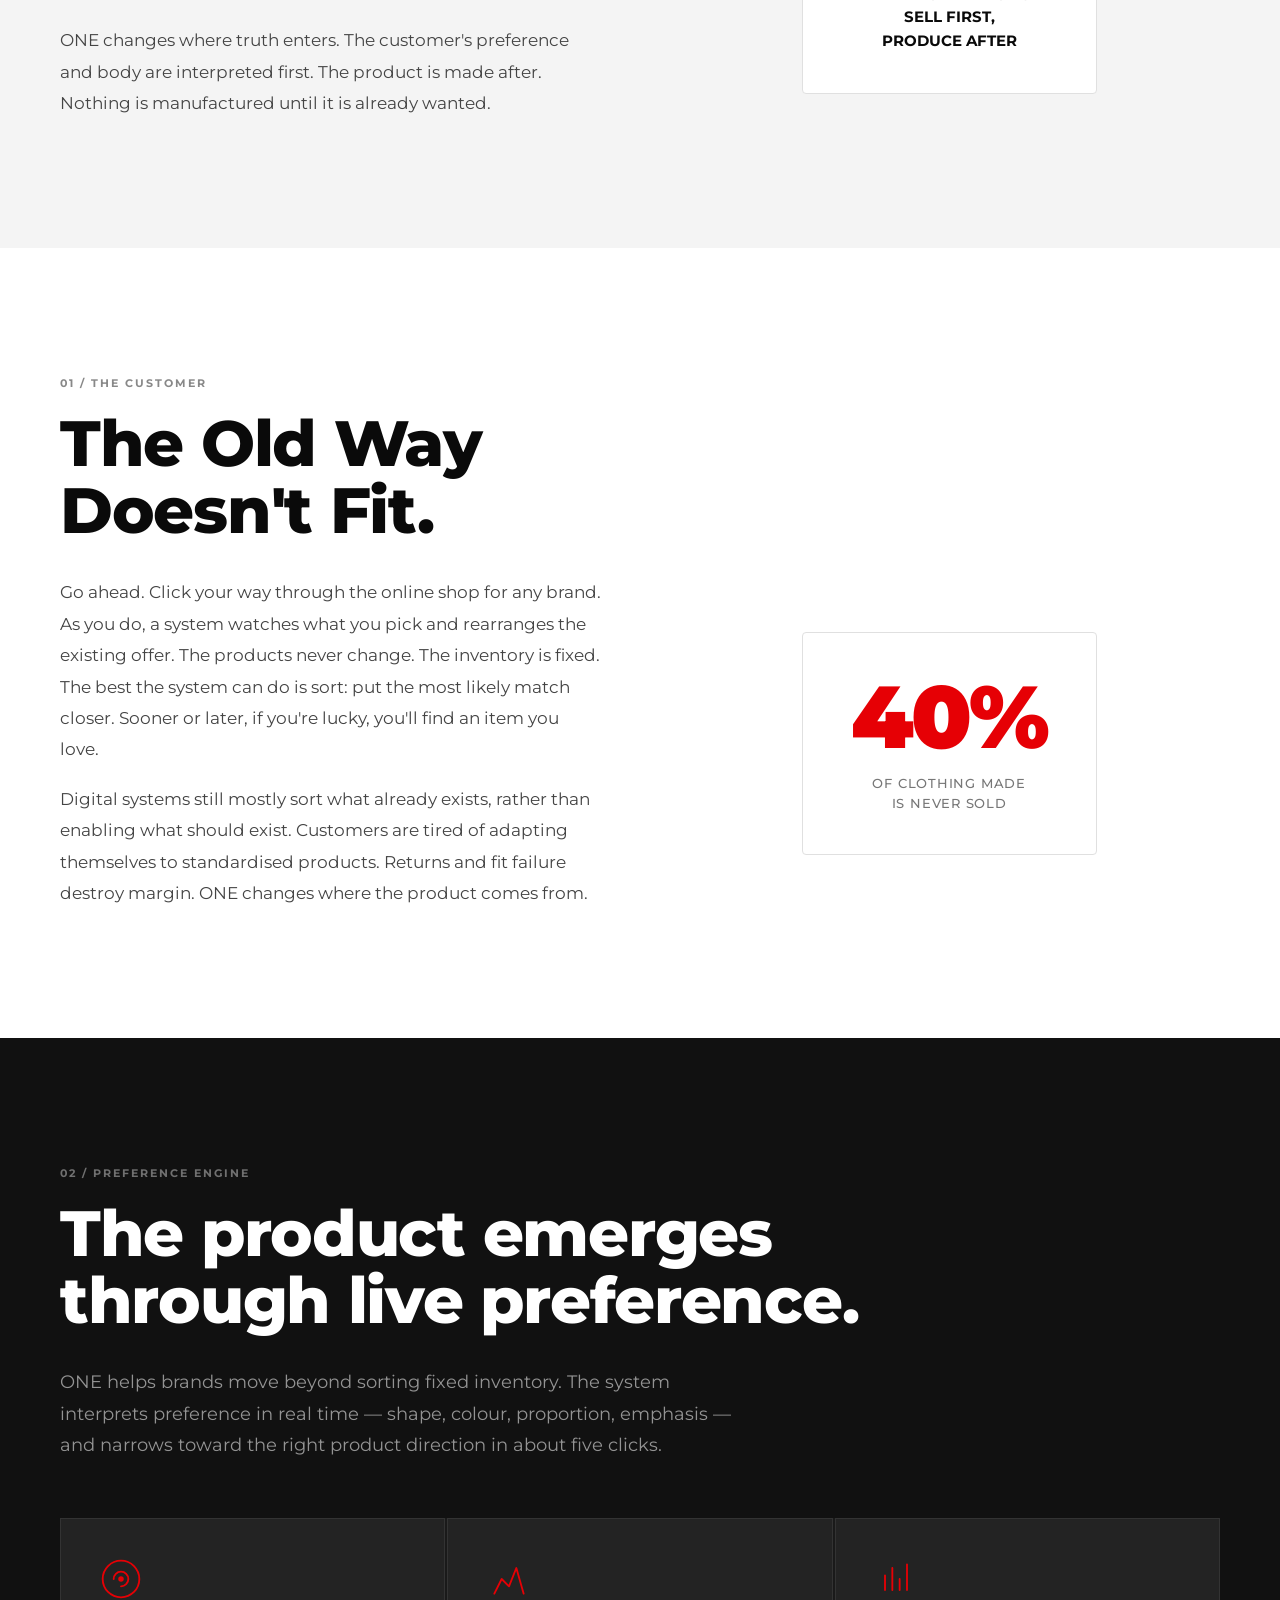
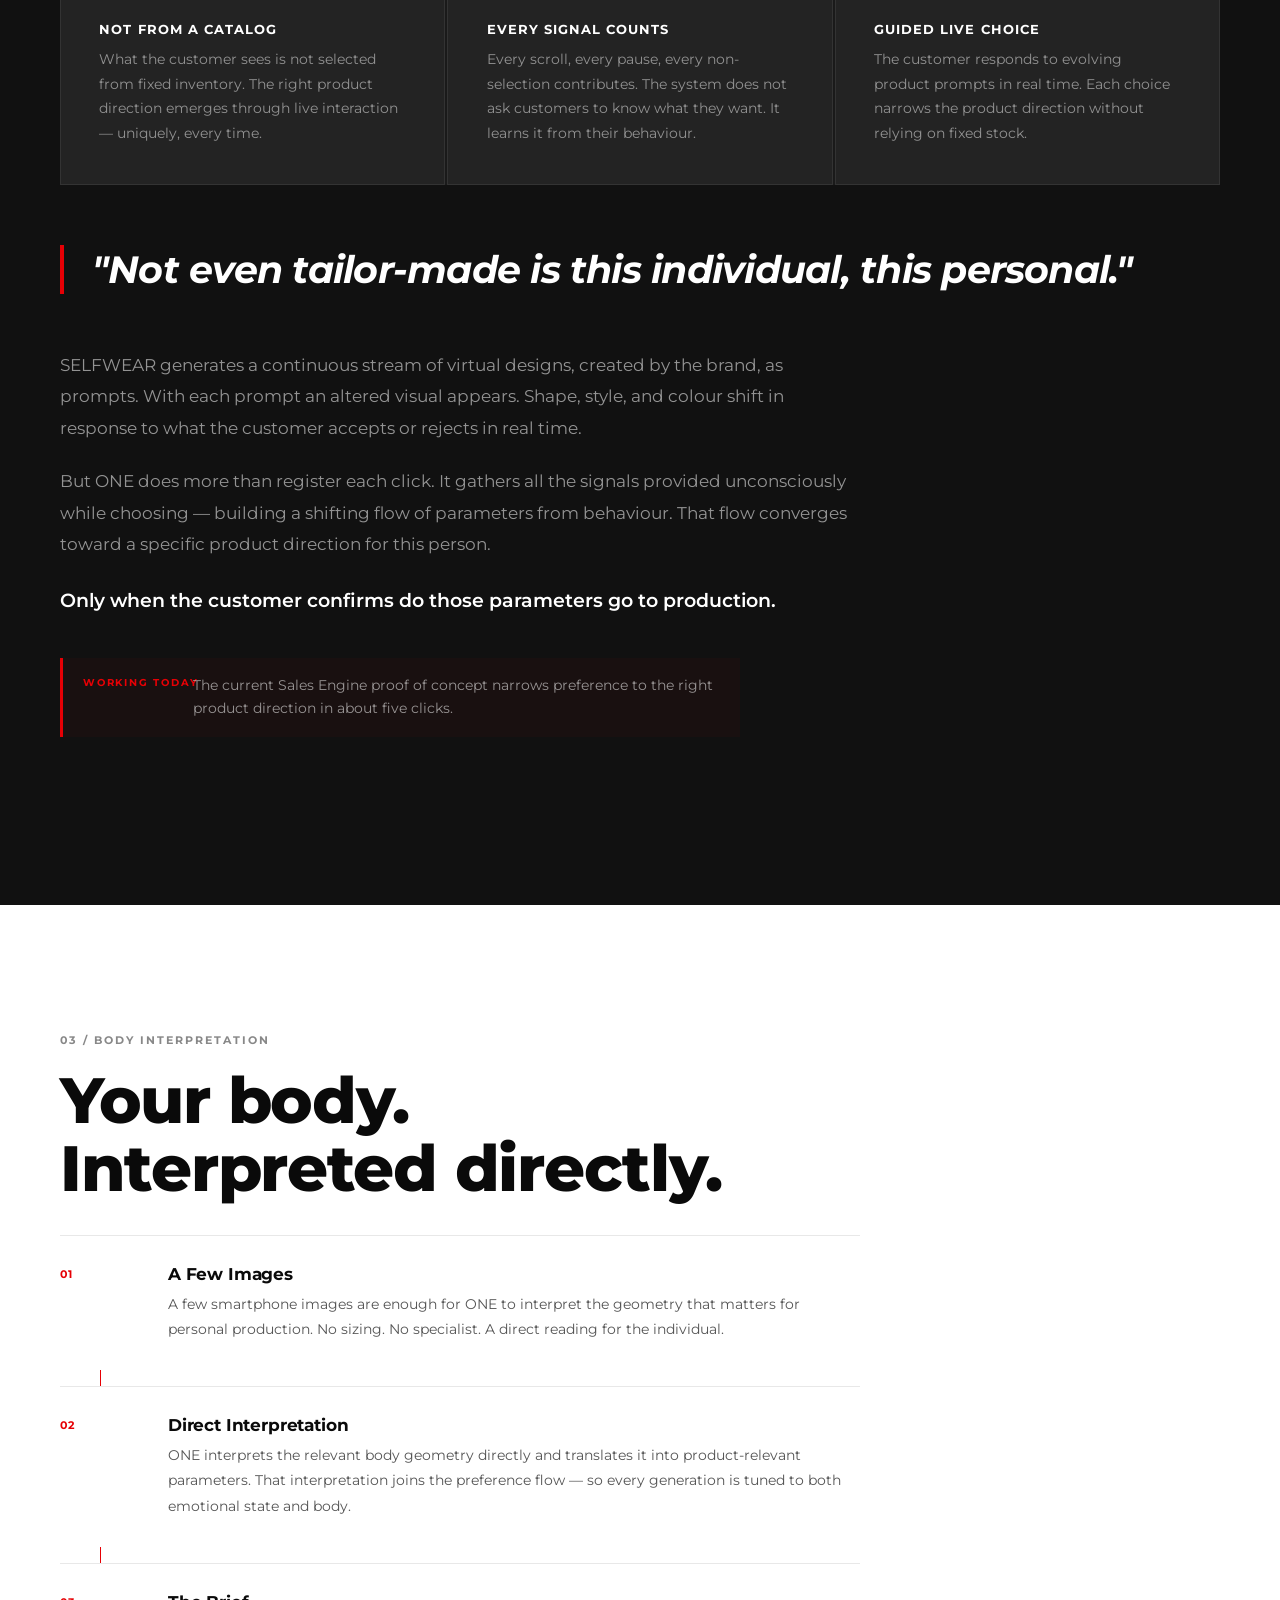
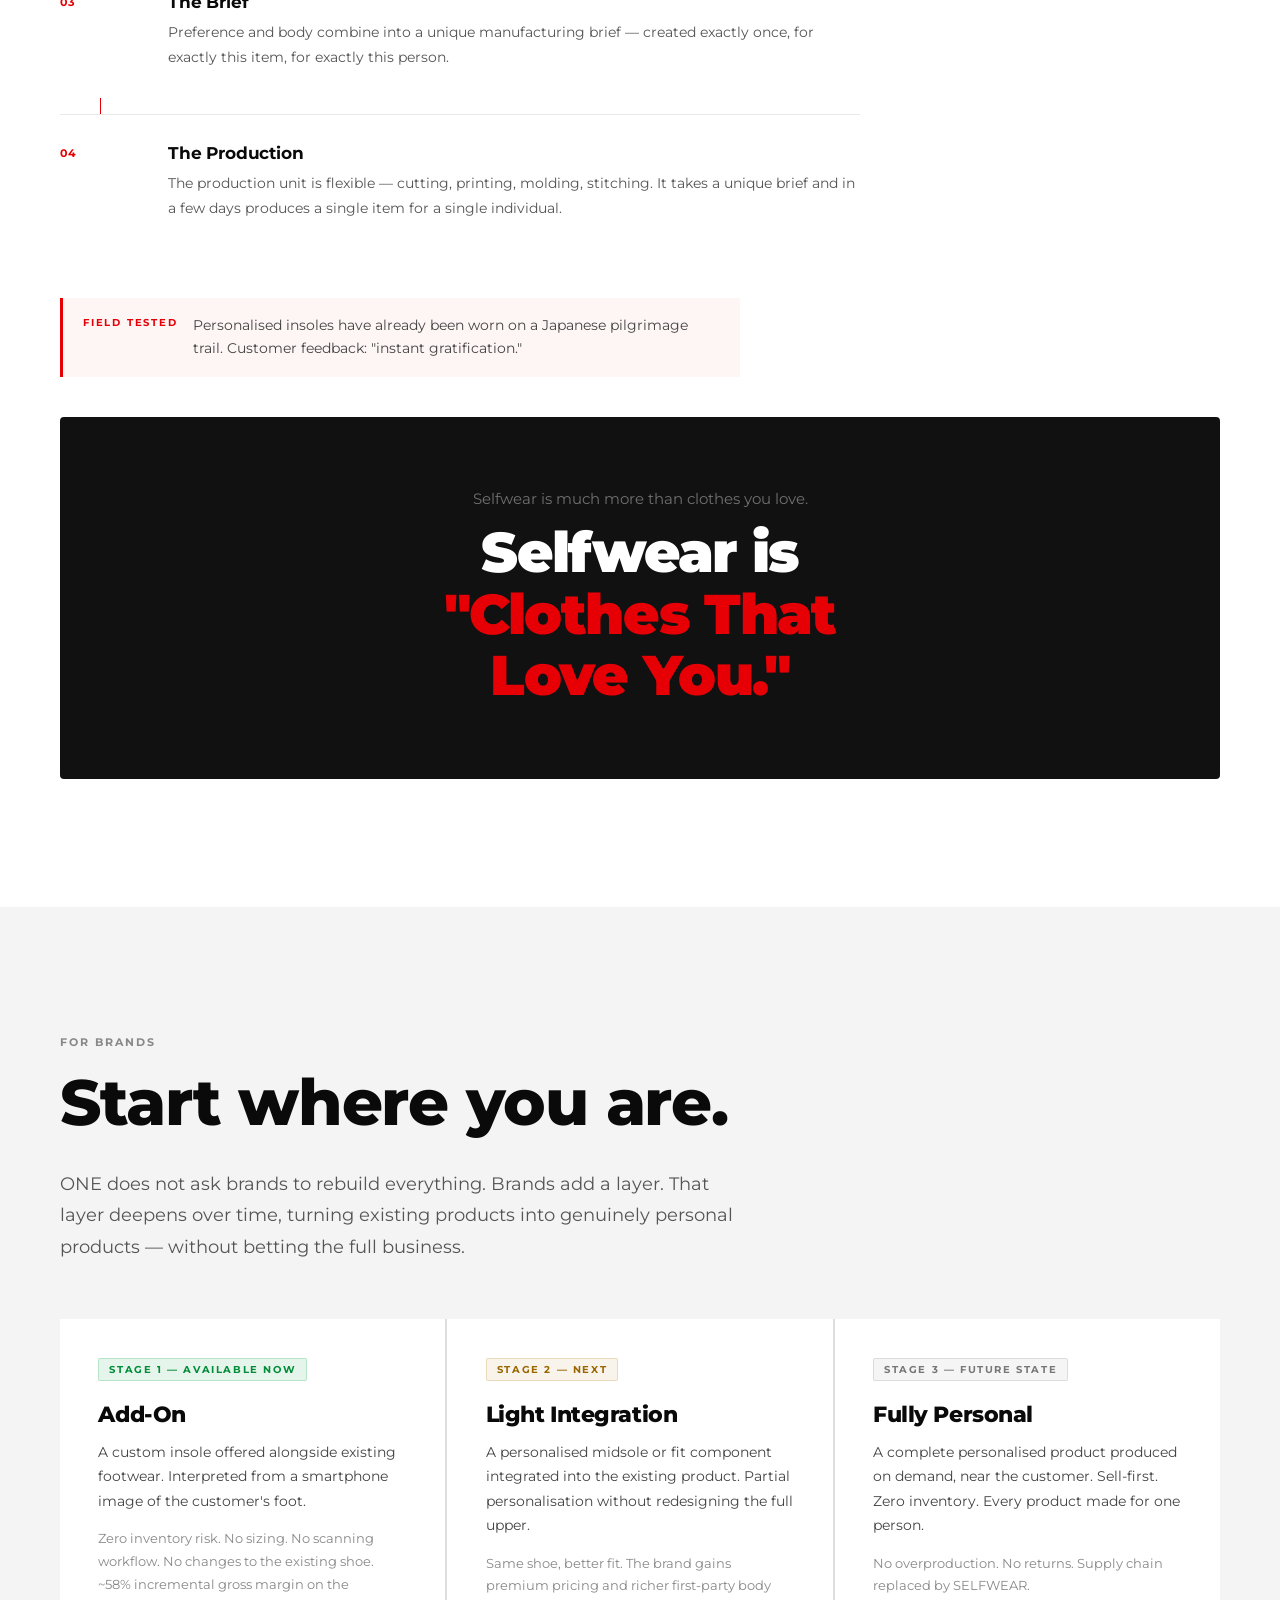
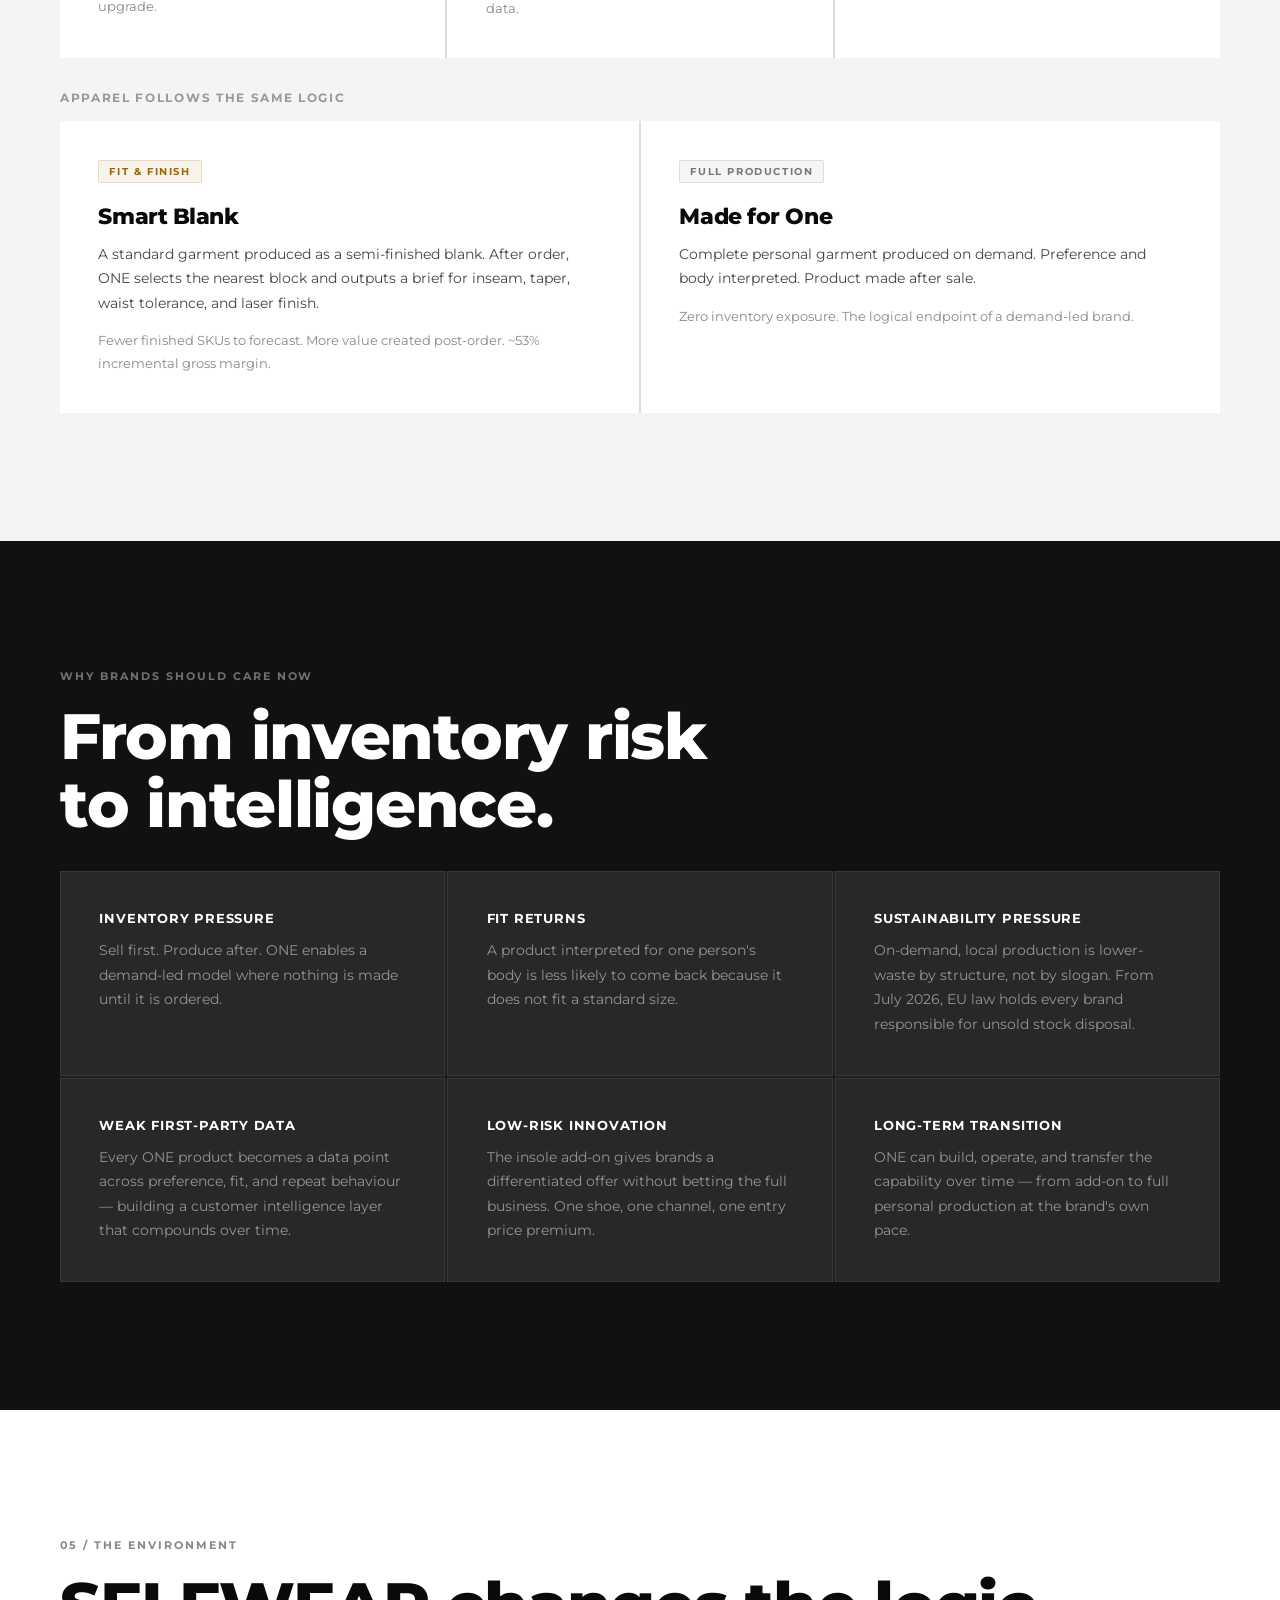
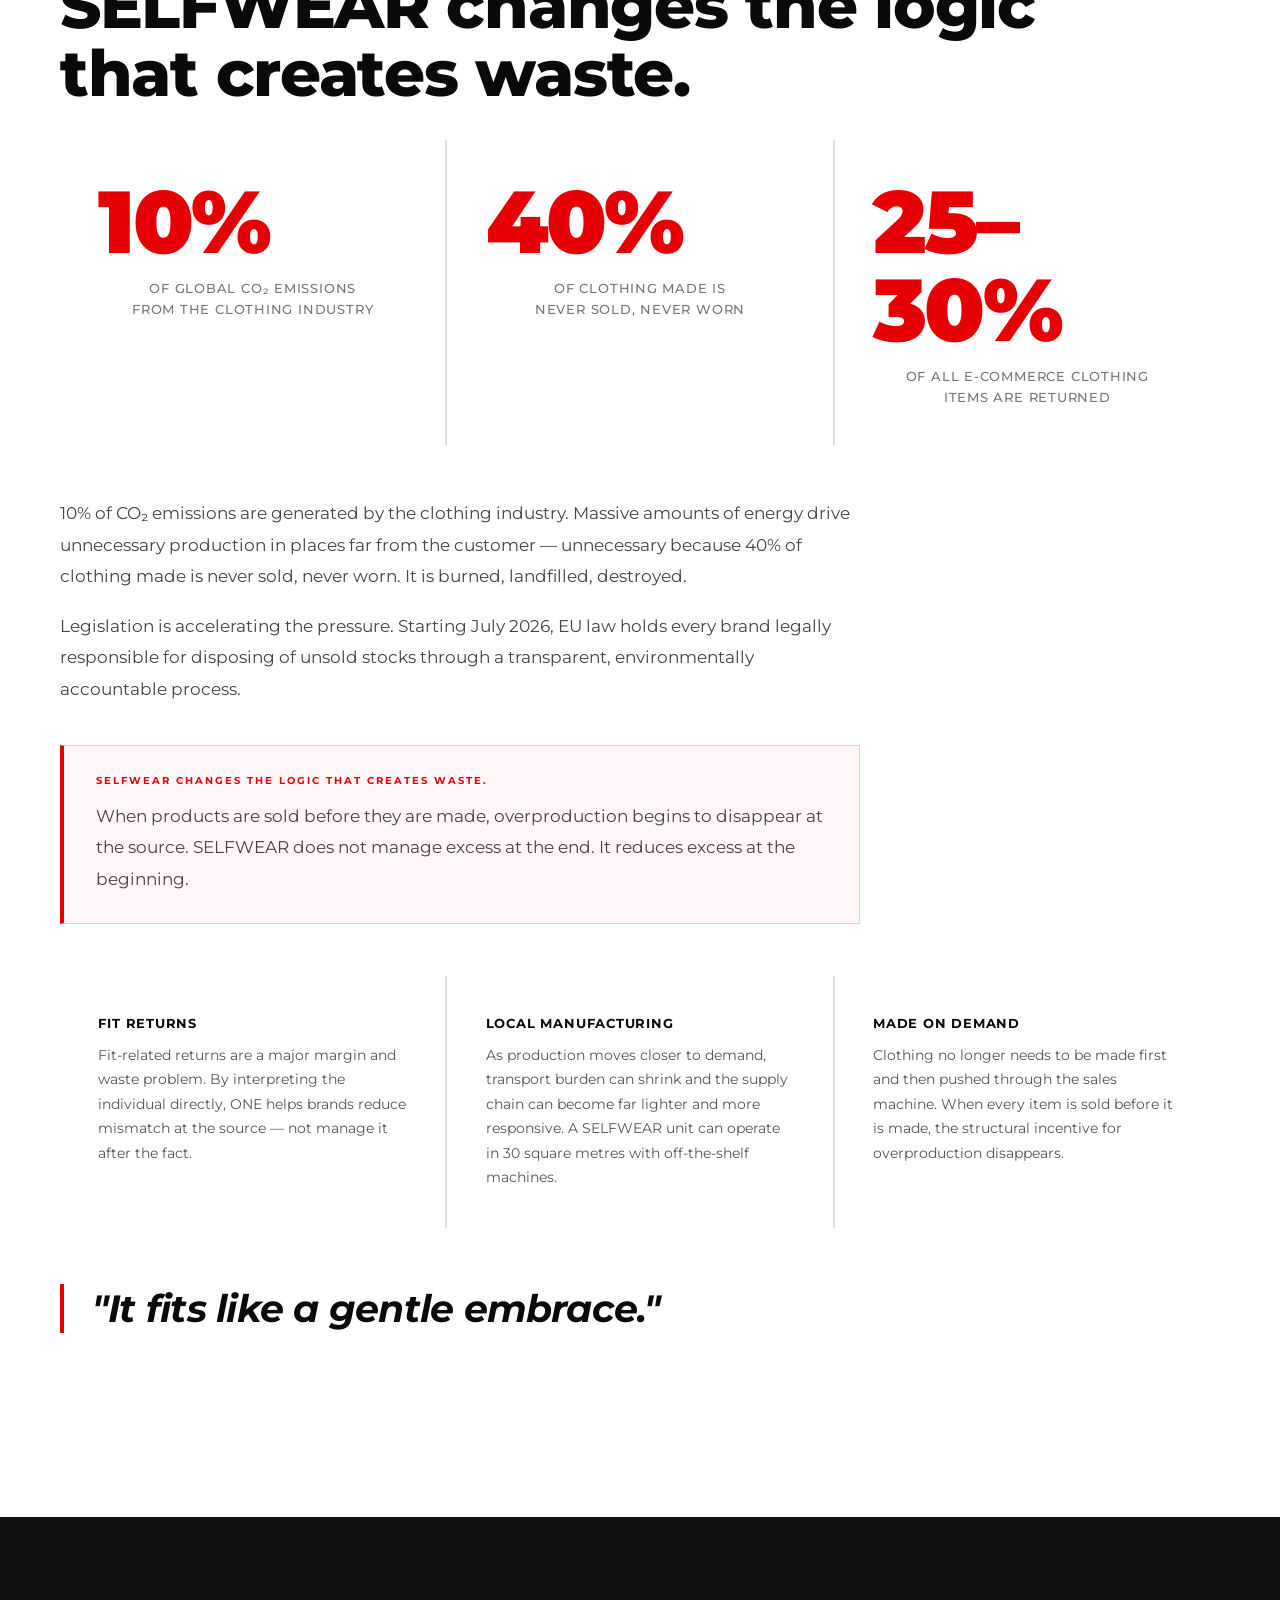
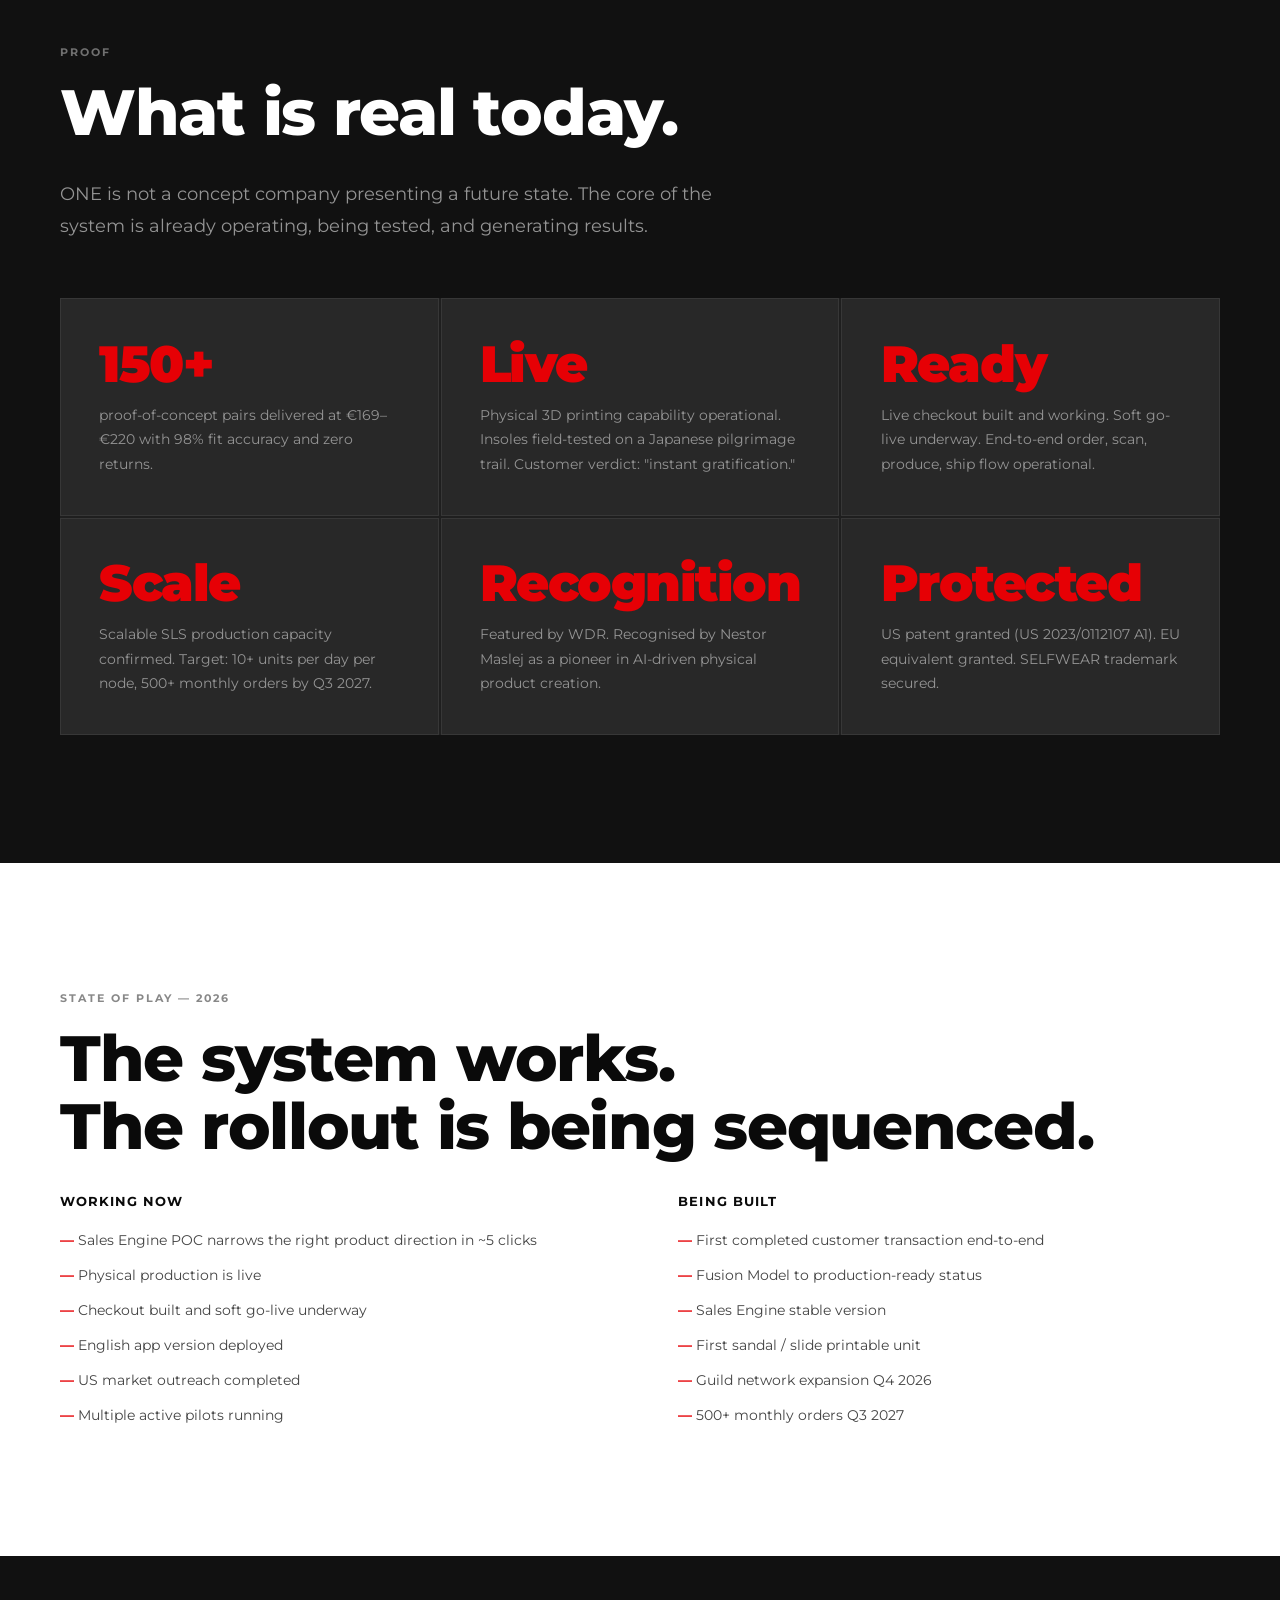
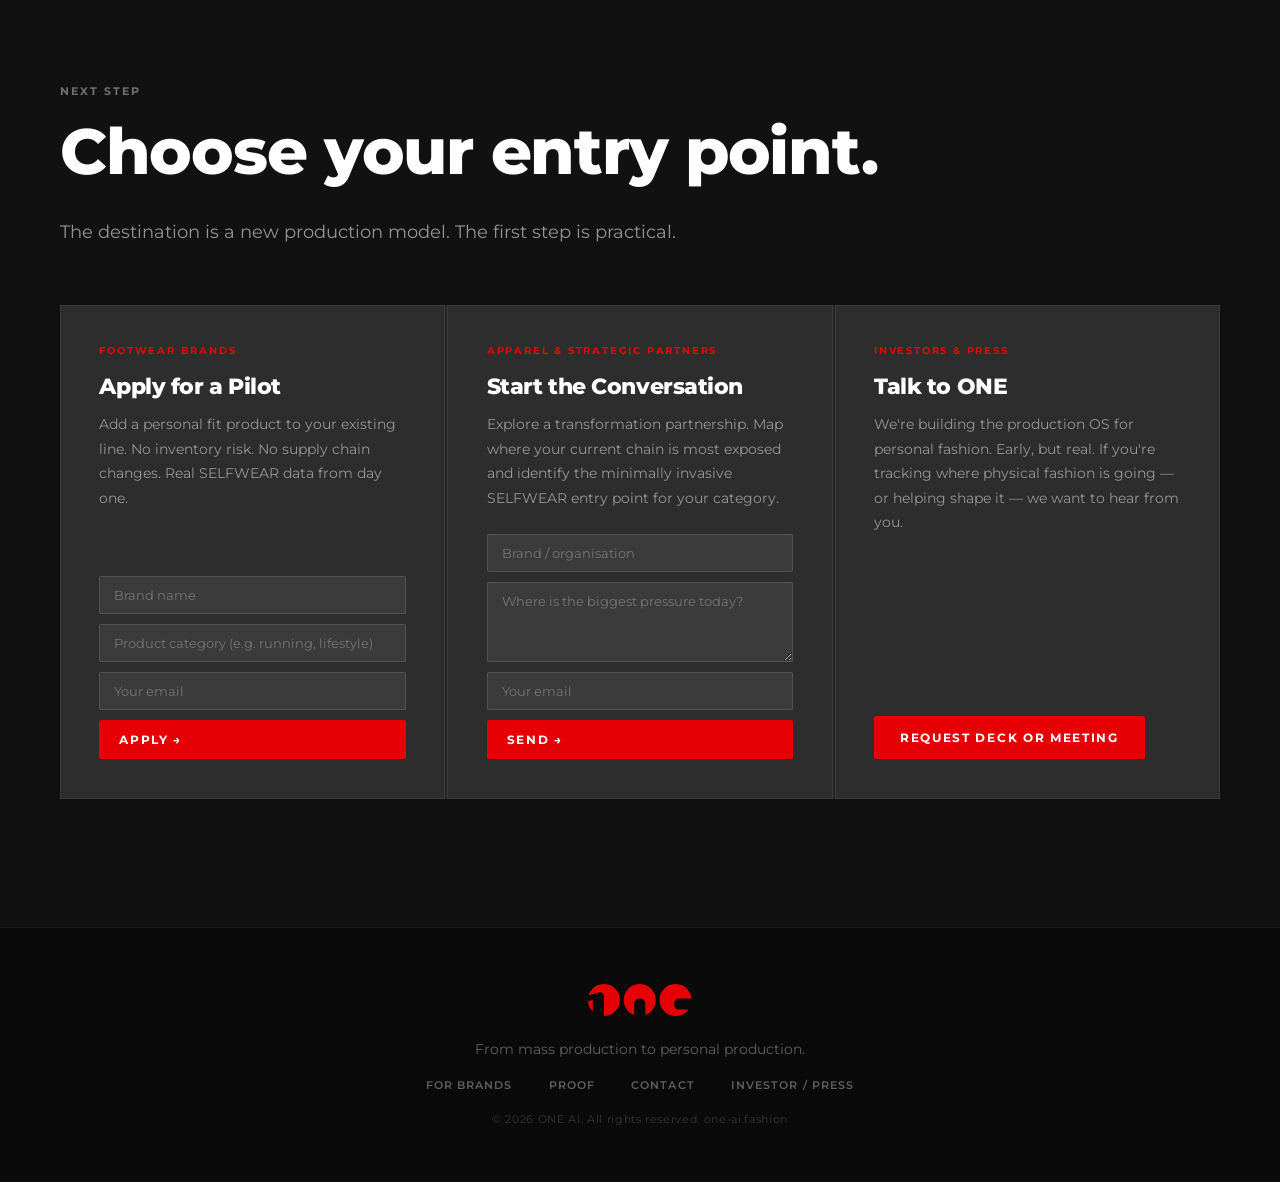
==== commit 513b9d28: "Revise V1 per strategic content brief, remove V2 Nav: Why ONE / For Brands / Proof / Contact with ac" ====
--- a/v1/index.html
+++ b/v1/index.html
@@ -4,10 +4,10 @@
   <meta charset="UTF-8" />
   <meta name="viewport" content="width=device-width, initial-scale=1.0" />
   <title>ONE — The Selfwear Transformation</title>
-  <meta name="description" content="Clothes More Personal than Tailor-made — for Every One. ONE partners with brands to offer SELFWEAR, affordable personal production, anytime — from anywhere." />
+  <meta name="description" content="ONE enables brands to move from speculative mass production to personal production. SELFWEAR — a product made for one person, not one size." />
   <link rel="preconnect" href="https://fonts.googleapis.com" />
   <link rel="preconnect" href="https://fonts.gstatic.com" crossorigin />
-  <link href="https://fonts.googleapis.com/css2?family=Montserrat:wght@300;400;500;600;700;800;900&display=swap" rel="stylesheet" />
+  <link href="https://fonts.googleapis.com/css2?family=Montserrat:ital,wght@0,300;0,400;0,500;0,600;0,700;0,800;0,900;1,300&display=swap" rel="stylesheet" />
   <link rel="stylesheet" href="style.css" />
 </head>
 <body>
@@ -22,11 +22,17 @@
       </svg>
     </a>
     <div class="nav-links">
-      <a href="#customer">The Customer</a>
-      <a href="#empathy">Empathy Engine</a>
-      <a href="#environment">Environment</a>
+      <a href="#why-one">Why ONE</a>
+      <a href="#brands">For Brands</a>
+      <a href="#proof">Proof</a>
+      <a href="#contact">Contact</a>
     </div>
   </nav>
+
+  <!-- STICKY CTA -->
+  <div class="sticky-cta" id="sticky-cta">
+    <a href="#contact" class="btn-primary-sm">Apply for a Pilot</a>
+  </div>
 
   <!-- HERO -->
   <section class="section hero" id="hero">
@@ -34,12 +40,19 @@
     <div class="hero-content reveal">
       <p class="overline">ONE — SELFWEAR</p>
       <h1 class="hero-title">THE&nbsp;SELFWEAR<br/>TRANSFORMATION</h1>
-      <p class="hero-sub">Clothes More Personal than Tailor-made<br/><span class="red">— for Every One</span></p>
-      <p class="hero-body">From mass production to individual production for every person. ONE partners with brands to offer SELFWEAR, affordable personal production, anytime — from anywhere. At scale. It's a transformation which greatly benefits the customer, the brand and the environment. All the customer needs is a smartphone. All the brand needs is ONE.</p>
-      <a href="#customer" class="btn-scroll">
-        <span>Discover More</span>
-        <svg viewBox="0 0 24 24" fill="none" stroke="currentColor" stroke-width="2"><path d="M12 5v14M5 12l7 7 7-7"/></svg>
-      </a>
+      <p class="hero-sub">From speculative inventory to personal production<br/><span class="red">— one customer at a time</span></p>
+      <p class="hero-body">ONE enables brands to add SELFWEAR: products made for one person, not one size. Sell first. Produce after. Start with a low-risk entry point today and build toward a zero-inventory model over time.</p>
+      <div class="hero-actions">
+        <a href="#contact" class="btn-primary">Apply for a Footwear Pilot</a>
+        <a href="#proof" class="btn-secondary">See What's Real Today</a>
+      </div>
+      <div class="hero-proof-strip">
+        <span>150+ proof-of-concept pairs delivered</span>
+        <span class="strip-divider">·</span>
+        <span>98% fit accuracy</span>
+        <span class="strip-divider">·</span>
+        <span>Zero returns</span>
+      </div>
     </div>
     <div class="hero-visual">
       <div class="hero-circle c1"></div>
@@ -48,14 +61,36 @@
     </div>
   </section>
 
+  <!-- WHY ONE -->
+  <section class="section alt" id="why-one">
+    <div class="section-inner">
+      <div class="section-label reveal">Why ONE</div>
+      <h2 class="section-title reveal">The production layer between<br/>desire, body, and manufacturing.</h2>
+      <p class="section-intro reveal">ONE enables brands to interpret what a person wants, interpret the individual body directly, and translate both into production-ready parameters. This is not recommendation software. It is the start of a new production logic.</p>
+      <div class="two-col why-col">
+        <div class="col-text reveal">
+          <p>Fashion still makes products before it knows who will buy them. The model forecasts, commits capital, ships inventory, and then spends the rest of its energy correcting the mismatch — markdowns, returns, destruction. It is not the result of bad decisions. It is the result of a structure that produces before truth exists.</p>
+          <p>ONE changes where truth enters. The customer's preference and body are interpreted first. The product is made after. Nothing is manufactured until it is already wanted.</p>
+        </div>
+        <div class="col-visual reveal">
+          <div class="stat-card">
+            <span class="stat-num red">ONE</span>
+            <span class="stat-label">enables brands to<br/><strong>sell first,<br/>produce after</strong></span>
+          </div>
+        </div>
+      </div>
+    </div>
+  </section>
+
   <!-- THE CUSTOMER -->
-  <section class="section alt" id="customer">
+  <section class="section" id="customer">
     <div class="section-inner">
       <div class="section-label reveal">01 / The Customer</div>
       <h2 class="section-title reveal">The Old Way<br/>Doesn't Fit.</h2>
       <div class="two-col">
         <div class="col-text reveal">
           <p>Go ahead. Click your way through the online shop for any brand. As you do, a system watches what you pick and rearranges the existing offer. The products never change. The inventory is fixed. The best the system can do is sort: put the most likely match closer. Sooner or later, if you're lucky, you'll find an item you love.</p>
+          <p>Digital systems still mostly sort what already exists, rather than enabling what should exist. Customers are tired of adapting themselves to standardised products. Returns and fit failure destroy margin. ONE changes where the product comes from.</p>
         </div>
         <div class="col-visual reveal">
           <div class="stat-card">
@@ -67,12 +102,12 @@
     </div>
   </section>
 
-  <!-- EMPATHY ENGINE -->
+  <!-- PREFERENCE ENGINE -->
   <section class="section dark" id="empathy">
     <div class="section-inner">
-      <div class="section-label reveal light">02 / The Empathy Engine</div>
-      <h2 class="section-title light reveal">Selfwear is manufactured<br/>in the unseen world<br/>of your emotions.</h2>
-      <p class="section-intro light reveal">SELFWEAR's EMPATHY ENGINE transforms the buying experience. Which is why it is such a powerful statement of who you are.</p>
+      <div class="section-label reveal light">02 / Preference Engine</div>
+      <h2 class="section-title light reveal">The product emerges<br/>through live preference.</h2>
+      <p class="section-intro light reveal">ONE helps brands move beyond sorting fixed inventory. The system interprets preference in real time — shape, colour, proportion, emphasis — and narrows toward the right product direction in about five clicks.</p>
 
       <div class="feature-grid">
         <div class="feature-card reveal">
@@ -80,21 +115,21 @@
             <svg viewBox="0 0 48 48" fill="none" xmlns="http://www.w3.org/2000/svg"><circle cx="24" cy="24" r="20" stroke="#E60005" stroke-width="2"/><path d="M16 24c0-4.418 3.582-8 8-8s8 3.582 8 8-3.582 8-8 8" stroke="#E60005" stroke-width="2" stroke-linecap="round"/><circle cx="24" cy="24" r="3" fill="#E60005"/></svg>
           </div>
           <h3>Not from a catalog</h3>
-          <p>What you see on your screen is not selected from a fixed inventory. It's generated — uniquely for you.</p>
+          <p>What the customer sees is not selected from fixed inventory. The right product direction emerges through live interaction — uniquely, every time.</p>
         </div>
         <div class="feature-card reveal">
           <div class="feature-icon">
             <svg viewBox="0 0 48 48" fill="none" xmlns="http://www.w3.org/2000/svg"><path d="M8 40l8-16 8 8 8-20 8 28" stroke="#E60005" stroke-width="2" stroke-linecap="round" stroke-linejoin="round"/></svg>
           </div>
           <h3>Every signal counts</h3>
-          <p>Every scroll, every pause, even every non-selection shapes a flow that converges toward the clothes that are you.</p>
+          <p>Every scroll, every pause, every non-selection contributes. The system does not ask customers to know what they want. It learns it from their behaviour.</p>
         </div>
         <div class="feature-card reveal">
           <div class="feature-icon">
-            <svg viewBox="0 0 48 48" fill="none" xmlns="http://www.w3.org/2000/svg"><path d="M24 8l4 8 9 1.3-6.5 6.3 1.5 9L24 28l-8 4.6 1.5-9L11 17.3l9-1.3z" stroke="#E60005" stroke-width="2" stroke-linejoin="round"/></svg>
-          </div>
-          <h3>Like a dating app</h3>
-          <p>You manipulate each design in real time — rejecting or accepting — one desirable trait at a time. Finding the perfect match.</p>
+            <svg viewBox="0 0 48 48" fill="none" xmlns="http://www.w3.org/2000/svg"><path d="M12 36V20m8 16V12m8 24V24m8 12V8" stroke="#E60005" stroke-width="2" stroke-linecap="round"/></svg>
+          </div>
+          <h3>Guided live choice</h3>
+          <p>The customer responds to evolving product prompts in real time. Each choice narrows the product direction without relying on fixed stock.</p>
         </div>
       </div>
 
@@ -103,33 +138,38 @@
       </blockquote>
 
       <div class="empathy-detail reveal">
-        <p>Selfwear generates a continuous stream of virtual designs, created by your favorite brand, as prompts. With each prompt an altered visual appears on your screen. You manipulate each, rejecting or accepting what you see in real time, altering the shape, style and colors.</p>
-        <p>But Selfwear does more than just register each choice you click on. It gathers all the signals you unconsciously provide while choosing. The Empathy Engine synthesizes a shifting flow of parameters that is built on your behavior. And the flow converges toward a point in virtual space, begetting the clothes that are you.</p>
-        <p class="highlight">Only when you summon your clothes or footwear do they come into existence.</p>
-      </div>
-    </div>
-  </section>
-
-  <!-- SELFIE TO SHIPMENT -->
+        <p>SELFWEAR generates a continuous stream of virtual designs, created by the brand, as prompts. With each prompt an altered visual appears. Shape, style, and colour shift in response to what the customer accepts or rejects in real time.</p>
+        <p>But ONE does more than register each click. It gathers all the signals provided unconsciously while choosing — building a shifting flow of parameters from behaviour. That flow converges toward a specific product direction for this person.</p>
+        <p class="highlight">Only when the customer confirms do those parameters go to production.</p>
+      </div>
+
+      <div class="inline-proof reveal">
+        <span class="proof-kicker">Working today</span>
+        <p>The current Sales Engine proof of concept narrows preference to the right product direction in about five clicks.</p>
+      </div>
+    </div>
+  </section>
+
+  <!-- BODY INTERPRETATION -->
   <section class="section" id="selfie">
     <div class="section-inner">
-      <div class="section-label reveal">03 / From Selfie to Shipment</div>
-      <h2 class="section-title reveal">Your body.<br/>Read as a signal.</h2>
+      <div class="section-label reveal">03 / Body Interpretation</div>
+      <h2 class="section-title reveal">Your body.<br/>Interpreted directly.</h2>
 
       <div class="steps">
         <div class="step reveal">
           <div class="step-num">01</div>
           <div class="step-body">
-            <h3>The Selfie</h3>
-            <p>A few selfies of your body with your smartphone. The camera captures what the system needs: the geometry of your body. Millions of pixels per photo enable Selfwear to be made with remarkable precision.</p>
+            <h3>A Few Images</h3>
+            <p>A few smartphone images are enough for ONE to interpret the geometry that matters for personal production. No sizing. No specialist. A direct reading for the individual.</p>
           </div>
         </div>
         <div class="step-connector reveal"></div>
         <div class="step reveal">
           <div class="step-num">02</div>
           <div class="step-body">
-            <h3>Your Signal</h3>
-            <p>The system reads you as a signal, as pixels. That signal of your body identity joins the parameter flow. From that moment, every generation is tuned not only to your emotional state, but to your body as well.</p>
+            <h3>Direct Interpretation</h3>
+            <p>ONE interprets the relevant body geometry directly and translates it into product-relevant parameters. That interpretation joins the preference flow — so every generation is tuned to both emotional state and body.</p>
           </div>
         </div>
         <div class="step-connector reveal"></div>
@@ -137,7 +177,7 @@
           <div class="step-num">03</div>
           <div class="step-body">
             <h3>The Brief</h3>
-            <p>Parameters are encapsulated into a unique manufacturing brief — created exactly once, for exactly this item, for exactly this person: you.</p>
+            <p>Preference and body combine into a unique manufacturing brief — created exactly once, for exactly this item, for exactly this person.</p>
           </div>
         </div>
         <div class="step-connector reveal"></div>
@@ -145,9 +185,14 @@
           <div class="step-num">04</div>
           <div class="step-body">
             <h3>The Production</h3>
-            <p>The production unit is flexible — cutting, printing, molding, stitching. It takes a unique brief and in a few days produces a single item for a single individual: you.</p>
-          </div>
-        </div>
+            <p>The production unit is flexible — cutting, printing, molding, stitching. It takes a unique brief and in a few days produces a single item for a single individual.</p>
+          </div>
+        </div>
+      </div>
+
+      <div class="inline-proof reveal">
+        <span class="proof-kicker">Field tested</span>
+        <p>Personalised insoles have already been worn on a Japanese pilgrimage trail. Customer feedback: "instant gratification."</p>
       </div>
 
       <div class="clothes-love reveal">
@@ -157,73 +202,247 @@
     </div>
   </section>
 
+  <!-- FOR BRANDS — TRANSFORMATION PATH -->
+  <section class="section alt" id="brands">
+    <div class="section-inner">
+      <div class="section-label reveal">For Brands</div>
+      <h2 class="section-title reveal">Start where you are.</h2>
+      <p class="section-intro reveal">ONE does not ask brands to rebuild everything. Brands add a layer. That layer deepens over time, turning existing products into genuinely personal products — without betting the full business.</p>
+
+      <div class="path-grid">
+        <div class="path-card reveal">
+          <span class="path-stage live-stage">Stage 1 — Available now</span>
+          <h3>Add-On</h3>
+          <p>A custom insole offered alongside existing footwear. Interpreted from a smartphone image of the customer's foot.</p>
+          <p class="muted">Zero inventory risk. No sizing. No scanning workflow. No changes to the existing shoe. ~58% incremental gross margin on the upgrade.</p>
+        </div>
+        <div class="path-card reveal">
+          <span class="path-stage next-stage">Stage 2 — Next</span>
+          <h3>Light Integration</h3>
+          <p>A personalised midsole or fit component integrated into the existing product. Partial personalisation without redesigning the full upper.</p>
+          <p class="muted">Same shoe, better fit. The brand gains premium pricing and richer first-party body data.</p>
+        </div>
+        <div class="path-card reveal">
+          <span class="path-stage future-stage">Stage 3 — Future State</span>
+          <h3>Fully Personal</h3>
+          <p>A complete personalised product produced on demand, near the customer. Sell-first. Zero inventory. Every product made for one person.</p>
+          <p class="muted">No overproduction. No returns. Supply chain replaced by SELFWEAR.</p>
+        </div>
+      </div>
+
+      <div class="subsection-head reveal">Apparel follows the same logic</div>
+      <div class="path-grid apparel-grid">
+        <div class="path-card reveal">
+          <span class="path-stage next-stage">Fit &amp; Finish</span>
+          <h3>Smart Blank</h3>
+          <p>A standard garment produced as a semi-finished blank. After order, ONE selects the nearest block and outputs a brief for inseam, taper, waist tolerance, and laser finish.</p>
+          <p class="muted">Fewer finished SKUs to forecast. More value created post-order. ~53% incremental gross margin.</p>
+        </div>
+        <div class="path-card reveal">
+          <span class="path-stage future-stage">Full Production</span>
+          <h3>Made for One</h3>
+          <p>Complete personal garment produced on demand. Preference and body interpreted. Product made after sale.</p>
+          <p class="muted">Zero inventory exposure. The logical endpoint of a demand-led brand.</p>
+        </div>
+      </div>
+    </div>
+  </section>
+
+  <!-- BRAND VALUE -->
+  <section class="section dark" id="brand-value">
+    <div class="section-inner">
+      <div class="section-label reveal light">Why Brands Should Care Now</div>
+      <h2 class="section-title light reveal">From inventory risk<br/>to intelligence.</h2>
+
+      <div class="value-grid">
+        <div class="value-card reveal">
+          <h3>Inventory pressure</h3>
+          <p>Sell first. Produce after. ONE enables a demand-led model where nothing is made until it is ordered.</p>
+        </div>
+        <div class="value-card reveal">
+          <h3>Fit returns</h3>
+          <p>A product interpreted for one person's body is less likely to come back because it does not fit a standard size.</p>
+        </div>
+        <div class="value-card reveal">
+          <h3>Sustainability pressure</h3>
+          <p>On-demand, local production is lower-waste by structure, not by slogan. From July 2026, EU law holds every brand responsible for unsold stock disposal.</p>
+        </div>
+        <div class="value-card reveal">
+          <h3>Weak first-party data</h3>
+          <p>Every ONE product becomes a data point across preference, fit, and repeat behaviour — building a customer intelligence layer that compounds over time.</p>
+        </div>
+        <div class="value-card reveal">
+          <h3>Low-risk innovation</h3>
+          <p>The insole add-on gives brands a differentiated offer without betting the full business. One shoe, one channel, one entry price premium.</p>
+        </div>
+        <div class="value-card reveal">
+          <h3>Long-term transition</h3>
+          <p>ONE can build, operate, and transfer the capability over time — from add-on to full personal production at the brand's own pace.</p>
+        </div>
+      </div>
+    </div>
+  </section>
+
   <!-- ENVIRONMENT -->
-  <section class="section dark" id="environment">
-    <div class="section-inner">
-      <div class="section-label reveal light">04 / The Environment</div>
-      <h2 class="section-title light reveal">The clothes that love you,<br/>also love the environment.</h2>
+  <section class="section" id="environment">
+    <div class="section-inner">
+      <div class="section-label reveal">05 / The Environment</div>
+      <h2 class="section-title reveal">SELFWEAR changes the logic<br/>that creates waste.</h2>
 
       <div class="env-stats reveal">
         <div class="env-stat">
           <span class="stat-num red">10%</span>
-          <span class="stat-label light">of global CO₂ emissions from the clothing industry</span>
+          <span class="stat-label">of global CO₂ emissions<br/>from the clothing industry</span>
         </div>
         <div class="env-stat">
           <span class="stat-num red">40%</span>
-          <span class="stat-label light">of clothing made is never sold, never worn</span>
+          <span class="stat-label">of clothing made is<br/>never sold, never worn</span>
         </div>
         <div class="env-stat">
           <span class="stat-num red">25–30%</span>
-          <span class="stat-label light">of all e-commerce clothing items are returned</span>
+          <span class="stat-label">of all e-commerce clothing<br/>items are returned</span>
         </div>
       </div>
 
       <div class="env-body reveal">
-        <p>Think about this: 10% of CO₂ emissions are generated by the clothing industry. Massive amounts of energy drive huge amounts of unnecessary production in places far, far away from the customer. Why unnecessary? Because 40% of clothing made is never sold, never worn. It's burned, landfilled, destroyed.</p>
-        <p>Legislation is demanding change. Starting July 19, 2026, the EU has passed a law making every brand legally responsible for disposing of any unsold stocks. The industry knows this. They just don't know what to do about it.</p>
+        <p>10% of CO₂ emissions are generated by the clothing industry. Massive amounts of energy drive unnecessary production in places far from the customer — unnecessary because 40% of clothing made is never sold, never worn. It is burned, landfilled, destroyed.</p>
+        <p>Legislation is accelerating the pressure. Starting July 2026, EU law holds every brand legally responsible for disposing of unsold stocks through a transparent, environmentally accountable process.</p>
       </div>
 
       <div class="selfwear-irrelevant reveal">
-        <p class="label-sm red">SELFWEAR makes this obligation irrelevant.</p>
-        <p>With SELFWEAR the days of clothing waste are over. There is no 40% of unsold stocks to dispose of. Because there are no stocks. Every item is made on demand. For a single person. Each item is sold before it's made. Or it doesn't get made.</p>
+        <p class="label-sm red">SELFWEAR changes the logic that creates waste.</p>
+        <p>When products are sold before they are made, overproduction begins to disappear at the source. SELFWEAR does not manage excess at the end. It reduces excess at the beginning.</p>
       </div>
 
       <div class="env-reasons reveal">
         <div class="reason-card">
-          <h3>No Returns</h3>
-          <p>60–70% of returns happen because items don't fit. SELFWEAR eliminates this — millions of pixels from your smartphone generate a fit for the individual geometry of each customer's body, embracing it with precision.</p>
+          <h3>Fit Returns</h3>
+          <p>Fit-related returns are a major margin and waste problem. By interpreting the individual directly, ONE helps brands reduce mismatch at the source — not manage it after the fact.</p>
         </div>
         <div class="reason-card">
           <h3>Local Manufacturing</h3>
-          <p>We make prototype sneakers in a workspace of 30 square metres with off-the-shelf machines costing €50,000. So brands no longer have to manufacture half-a-world away. The supply chain disappears, supplanted by SELFWEAR.</p>
+          <p>As production moves closer to demand, transport burden can shrink and the supply chain can become far lighter and more responsive. A SELFWEAR unit can operate in 30 square metres with off-the-shelf machines.</p>
         </div>
         <div class="reason-card">
-          <h3>Zero Overproduction</h3>
-          <p>Clothing no longer needs to be made first and then pushed through the sales machine. Every item is sold before it's made. The supply chain disappears, supplanted by SELFWEAR.</p>
-        </div>
-      </div>
-
-      <blockquote class="pullquote light reveal">
+          <h3>Made on Demand</h3>
+          <p>Clothing no longer needs to be made first and then pushed through the sales machine. When every item is sold before it is made, the structural incentive for overproduction disappears.</p>
+        </div>
+      </div>
+
+      <blockquote class="pullquote reveal">
         "It fits like a gentle embrace."
       </blockquote>
     </div>
   </section>
 
-  <!-- BRANDS CTA -->
-  <section class="section brands-cta" id="brands">
-    <div class="section-inner center">
-      <div class="section-label reveal">All the brand needs is ONE.</div>
-      <h2 class="section-title reveal">Your brand.<br/>Powered by ONE.</h2>
-      <p class="cta-body reveal">ONE partners with brands to bring SELFWEAR to every customer — at scale. Whether fashion, footwear, or performance wear, we integrate seamlessly with your brand world to deliver a new era of personal production.</p>
-      <div class="cta-badge reveal">
-        <span class="badge-text">For Brands — Coming Soon</span>
-      </div>
-      <div class="brand-logo-large reveal">
-        <svg viewBox="0 0 550.077 170.079" xmlns="http://www.w3.org/2000/svg">
-          <path fill="#E60005" d="M0,91.135c1.524,21.521,11.056,40.831,25.635,54.965V84.266L0,91.135z M169.862,85.04c0-46.967-38.073-85.039-85.039-85.039c-38.071,0-70.298,25.018-81.14,59.51l54.316-14.554l0.007-0.001c1.771-0.479,3.634-0.735,5.557-0.735c11.741,0,21.26,9.518,21.26,21.26v104.599C131.789,170.079,169.862,132.006,169.862,85.04"/>
-          <path fill="#E60005" d="M360.18,85.04c0-46.967-38.072-85.039-85.039-85.039s-85.04,38.072-85.04,85.039c0,36.559,23.07,67.728,55.446,79.747v-62.739c0-14.09,13.249-25.512,29.594-25.512c16.343,0,29.593,11.422,29.593,25.512v0.001v62.738C337.109,152.768,360.18,121.599,360.18,85.04"/>
-          <path fill="#E60005" d="M550.077,76.536c-4.268-42.974-40.523-76.535-84.618-76.535c-46.967,0-85.04,38.073-85.04,85.039s38.073,85.039,85.04,85.039c27.973,0,52.792-13.508,68.29-34.356h-51.283c-14.089,0-25.511-13.249-25.511-29.593s11.422-29.594,25.511-29.594c0.001,0,0.001,0,0.001,0H550.077z"/>
-        </svg>
+  <!-- PROOF -->
+  <section class="section dark" id="proof">
+    <div class="section-inner">
+      <div class="section-label reveal light">Proof</div>
+      <h2 class="section-title light reveal">What is real today.</h2>
+      <p class="section-intro light reveal">ONE is not a concept company presenting a future state. The core of the system is already operating, being tested, and generating results.</p>
+
+      <div class="proof-grid">
+        <div class="proof-card reveal">
+          <span class="proof-stat red">150+</span>
+          <p>proof-of-concept pairs delivered at €169–€220 with 98% fit accuracy and zero returns.</p>
+        </div>
+        <div class="proof-card reveal">
+          <span class="proof-stat red">Live</span>
+          <p>Physical 3D printing capability operational. Insoles field-tested on a Japanese pilgrimage trail. Customer verdict: "instant gratification."</p>
+        </div>
+        <div class="proof-card reveal">
+          <span class="proof-stat red">Ready</span>
+          <p>Live checkout built and working. Soft go-live underway. End-to-end order, scan, produce, ship flow operational.</p>
+        </div>
+        <div class="proof-card reveal">
+          <span class="proof-stat red">Scale</span>
+          <p>Scalable SLS production capacity confirmed. Target: 10+ units per day per node, 500+ monthly orders by Q3 2027.</p>
+        </div>
+        <div class="proof-card reveal">
+          <span class="proof-stat red">Recognition</span>
+          <p>Featured by WDR. Recognised by Nestor Maslej as a pioneer in AI-driven physical product creation.</p>
+        </div>
+        <div class="proof-card reveal">
+          <span class="proof-stat red">Protected</span>
+          <p>US patent granted (US 2023/0112107 A1). EU equivalent granted. SELFWEAR trademark secured.</p>
+        </div>
+      </div>
+    </div>
+  </section>
+
+  <!-- STATE OF PLAY -->
+  <section class="section" id="state-of-play">
+    <div class="section-inner">
+      <div class="section-label reveal">State of Play — 2026</div>
+      <h2 class="section-title reveal">The system works.<br/>The rollout is being sequenced.</h2>
+      <div class="two-col">
+        <div class="col-text reveal">
+          <h3 class="list-head">Working now</h3>
+          <ul class="clean-list">
+            <li>Sales Engine POC narrows the right product direction in ~5 clicks</li>
+            <li>Physical production is live</li>
+            <li>Checkout built and soft go-live underway</li>
+            <li>English app version deployed</li>
+            <li>US market outreach completed</li>
+            <li>Multiple active pilots running</li>
+          </ul>
+        </div>
+        <div class="col-text reveal">
+          <h3 class="list-head">Being built</h3>
+          <ul class="clean-list">
+            <li>First completed customer transaction end-to-end</li>
+            <li>Fusion Model to production-ready status</li>
+            <li>Sales Engine stable version</li>
+            <li>First sandal / slide printable unit</li>
+            <li>Guild network expansion Q4 2026</li>
+            <li>500+ monthly orders Q3 2027</li>
+          </ul>
+        </div>
+      </div>
+    </div>
+  </section>
+
+  <!-- CONTACT / CTA -->
+  <section class="section dark contact" id="contact">
+    <div class="section-inner">
+      <div class="section-label reveal light">Next Step</div>
+      <h2 class="section-title light reveal">Choose your entry point.</h2>
+      <p class="section-intro light reveal">The destination is a new production model. The first step is practical.</p>
+
+      <div class="cta-grid">
+
+        <div class="cta-card reveal">
+          <div class="cta-card-label">Footwear Brands</div>
+          <h3>Apply for a Pilot</h3>
+          <p>Add a personal fit product to your existing line. No inventory risk. No supply chain changes. Real SELFWEAR data from day one.</p>
+          <form class="lead-form" id="pilot-form">
+            <input type="text" name="brand" placeholder="Brand name" required />
+            <input type="text" name="category" placeholder="Product category (e.g. running, lifestyle)" required />
+            <input type="email" name="email" placeholder="Your email" required />
+            <button type="submit" class="btn-form">Apply →</button>
+          </form>
+        </div>
+
+        <div class="cta-card reveal">
+          <div class="cta-card-label">Apparel &amp; Strategic Partners</div>
+          <h3>Start the Conversation</h3>
+          <p>Explore a transformation partnership. Map where your current chain is most exposed and identify the minimally invasive SELFWEAR entry point for your category.</p>
+          <form class="lead-form" id="partner-form">
+            <input type="text" name="brand" placeholder="Brand / organisation" required />
+            <textarea name="pain" placeholder="Where is the biggest pressure today?" required></textarea>
+            <input type="email" name="email" placeholder="Your email" required />
+            <button type="submit" class="btn-form">Send →</button>
+          </form>
+        </div>
+
+        <div class="cta-card reveal">
+          <div class="cta-card-label">Investors &amp; Press</div>
+          <h3>Talk to ONE</h3>
+          <p>We're building the production OS for personal fashion. Early, but real. If you're tracking where physical fashion is going — or helping shape it — we want to hear from you.</p>
+          <a href="mailto:hello@one-ai.fashion?subject=Investor%20%2F%20Press%20Enquiry" class="btn-primary">Request Deck or Meeting</a>
+        </div>
+
       </div>
     </div>
   </section>
@@ -238,7 +457,13 @@
           <path fill="#E60005" d="M550.077,76.536c-4.268-42.974-40.523-76.535-84.618-76.535c-46.967,0-85.04,38.073-85.04,85.039s38.073,85.039,85.04,85.039c27.973,0,52.792-13.508,68.29-34.356h-51.283c-14.089,0-25.511-13.249-25.511-29.593s11.422-29.594,25.511-29.594c0.001,0,0.001,0,0.001,0H550.077z"/>
         </svg>
       </div>
-      <p class="footer-tagline">The End of Mass Production.<br/>The Beginning of Self Expression.</p>
+      <p class="footer-tagline">From mass production to personal production.</p>
+      <div class="footer-links">
+        <a href="#brands">For Brands</a>
+        <a href="#proof">Proof</a>
+        <a href="#contact">Contact</a>
+        <a href="mailto:hello@one-ai.fashion?subject=Investor%20%2F%20Press">Investor / Press</a>
+      </div>
       <p class="footer-legal">&copy; 2026 ONE AI. All rights reserved. one-ai.fashion</p>
     </div>
   </footer>
--- a/v1/style.css
+++ b/v1/style.css
@@ -1,6 +1,6 @@
 /* =========================================
-   ONE — SELFWEAR Website
-   Brand: Montserrat, #E60005 red, black/white
+   ONE — SELFWEAR Website (V1 revised)
+   Brand: Montserrat, #E60005, black/white
    ========================================= */
 
 :root {
@@ -19,7 +19,6 @@
 }
 
 *, *::before, *::after { box-sizing: border-box; margin: 0; padding: 0; }
-
 html { scroll-behavior: smooth; }
 
 body {
@@ -62,25 +61,72 @@
   font-weight: 600;
   letter-spacing: 0.12em;
   text-transform: uppercase;
-  color: rgba(255,255,255,0.7);
+  color: rgba(255,255,255,0.6);
   text-decoration: none;
   transition: color 0.3s;
-}
-
-.nav-links a:hover { color: var(--red); }
+  position: relative;
+}
+
+.nav-links a::after {
+  content: '';
+  position: absolute;
+  bottom: -3px; left: 0; right: 0;
+  height: 1px;
+  background: var(--red);
+  transform: scaleX(0);
+  transition: transform 0.3s;
+}
+
+.nav-links a:hover,
+.nav-links a.active { color: var(--white); }
+.nav-links a.active::after { transform: scaleX(1); }
+
+/* ---- STICKY CTA ---- */
+.sticky-cta {
+  position: fixed;
+  bottom: 28px;
+  right: clamp(20px, 4vw, 48px);
+  z-index: 90;
+  opacity: 0;
+  transform: translateY(12px);
+  pointer-events: none;
+  transition: opacity 0.4s var(--transition), transform 0.4s var(--transition);
+}
+
+.sticky-cta.visible {
+  opacity: 1;
+  transform: translateY(0);
+  pointer-events: auto;
+}
+
+.btn-primary-sm {
+  display: inline-block;
+  font-family: var(--font);
+  font-size: 11px;
+  font-weight: 700;
+  letter-spacing: 0.14em;
+  text-transform: uppercase;
+  color: var(--white);
+  text-decoration: none;
+  background: var(--red);
+  padding: 12px 22px;
+  border-radius: 2px;
+  box-shadow: 0 4px 20px rgba(230,0,5,0.4);
+  transition: opacity 0.2s;
+}
+.btn-primary-sm:hover { opacity: 0.85; }
 
 /* ---- SECTIONS ---- */
 .section {
   position: relative;
   padding: var(--section-pad) clamp(24px, 5vw, 60px);
-  min-height: 100vh;
   display: flex;
   flex-direction: column;
   justify-content: center;
 }
 
 .section.alt { background: var(--light-gray); }
-.section.dark { background: var(--black); }
+.section.dark { background: var(--dark); }
 
 .section-inner {
   max-width: var(--max-w);
@@ -100,30 +146,30 @@
 .section-label.light { color: rgba(255,255,255,0.4); }
 
 .section-title {
-  font-size: clamp(36px, 5.5vw, 76px);
+  font-size: clamp(32px, 5vw, 68px);
   font-weight: 800;
-  line-height: 1.05;
+  line-height: 1.06;
   letter-spacing: -0.02em;
-  margin-bottom: 40px;
+  margin-bottom: 32px;
   color: var(--black);
 }
 
 .section-title.light { color: var(--white); }
 
 .section-intro {
-  font-size: clamp(16px, 1.8vw, 20px);
+  font-size: clamp(15px, 1.6vw, 18px);
   font-weight: 400;
-  line-height: 1.7;
-  max-width: 640px;
-  margin-bottom: 60px;
-  color: var(--gray);
-}
-
-.section-intro.light { color: rgba(255,255,255,0.6); }
+  line-height: 1.75;
+  max-width: 680px;
+  margin-bottom: 56px;
+  color: #555;
+}
+
+.section-intro.light { color: rgba(255,255,255,0.55); }
 
 /* ---- HERO ---- */
 .hero {
-  background: var(--black);
+  background: var(--dark);
   min-height: 100vh;
   overflow: hidden;
 }
@@ -155,20 +201,20 @@
 }
 
 .hero-title {
-  font-size: clamp(52px, 9vw, 130px);
+  font-size: clamp(44px, 8vw, 112px);
   font-weight: 900;
   line-height: 0.95;
   letter-spacing: -0.03em;
   color: var(--white);
-  margin-bottom: 32px;
+  margin-bottom: 28px;
 }
 
 .hero-sub {
-  font-size: clamp(18px, 2.2vw, 26px);
+  font-size: clamp(17px, 2vw, 24px);
   font-weight: 300;
   line-height: 1.5;
   color: rgba(255,255,255,0.7);
-  margin-bottom: 32px;
+  margin-bottom: 28px;
   letter-spacing: -0.01em;
 }
 
@@ -177,31 +223,63 @@
   font-weight: 400;
   line-height: 1.8;
   color: rgba(255,255,255,0.45);
-  max-width: 600px;
-  margin-bottom: 52px;
-}
-
-.btn-scroll {
+  max-width: 580px;
+  margin-bottom: 36px;
+}
+
+.hero-actions {
+  display: flex;
+  gap: 14px;
+  flex-wrap: wrap;
+  margin-bottom: 36px;
+}
+
+.btn-primary {
   display: inline-flex;
   align-items: center;
-  gap: 10px;
+  font-family: var(--font);
   font-size: 12px;
   font-weight: 700;
   letter-spacing: 0.14em;
   text-transform: uppercase;
   color: var(--white);
+  text-decoration: none;
+  background: var(--red);
+  padding: 14px 26px;
+  border-radius: 2px;
+  transition: opacity 0.2s;
+}
+.btn-primary:hover { opacity: 0.85; }
+
+.btn-secondary {
+  display: inline-flex;
+  align-items: center;
+  font-family: var(--font);
+  font-size: 12px;
+  font-weight: 700;
+  letter-spacing: 0.14em;
+  text-transform: uppercase;
+  color: rgba(255,255,255,0.7);
   text-decoration: none;
   border: 1px solid rgba(255,255,255,0.2);
-  padding: 14px 28px;
+  padding: 14px 26px;
   border-radius: 2px;
-  transition: all 0.3s;
-}
-
-.btn-scroll svg { width: 16px; height: 16px; transition: transform 0.3s; }
-.btn-scroll:hover { border-color: var(--red); color: var(--red); }
-.btn-scroll:hover svg { transform: translateY(3px); }
-
-/* Hero visual */
+  transition: color 0.2s, border-color 0.2s;
+}
+.btn-secondary:hover { color: var(--white); border-color: rgba(255,255,255,0.4); }
+
+.hero-proof-strip {
+  display: flex;
+  align-items: center;
+  flex-wrap: wrap;
+  gap: 12px;
+  font-size: 12px;
+  font-weight: 600;
+  letter-spacing: 0.06em;
+  color: rgba(255,255,255,0.35);
+}
+.strip-divider { color: rgba(255,255,255,0.2); }
+
 .hero-visual {
   position: absolute;
   right: -100px;
@@ -225,10 +303,10 @@
 
 @keyframes pulse {
   0%, 100% { opacity: 0.6; }
-  50% { opacity: 0.2; }
-}
-
-/* ---- RED ---- */
+  50% { opacity: 0.15; }
+}
+
+/* ---- UTILITIES ---- */
 .red { color: var(--red); }
 
 /* ---- TWO COL ---- */
@@ -240,15 +318,14 @@
 }
 
 .col-text p {
-  font-size: clamp(15px, 1.5vw, 18px);
+  font-size: clamp(14px, 1.4vw, 17px);
   line-height: 1.85;
   color: #444;
-}
-
-.col-visual {
-  display: flex;
-  justify-content: center;
-}
+  margin-bottom: 18px;
+}
+.col-text p:last-child { margin-bottom: 0; }
+
+.col-visual { display: flex; justify-content: center; }
 
 .stat-card {
   display: flex;
@@ -263,7 +340,7 @@
 }
 
 .stat-num {
-  font-size: clamp(56px, 8vw, 100px);
+  font-size: clamp(48px, 7vw, 88px);
   font-weight: 900;
   line-height: 1;
   letter-spacing: -0.03em;
@@ -272,13 +349,40 @@
 .stat-label {
   font-size: 13px;
   font-weight: 500;
-  letter-spacing: 0.08em;
-  text-transform: uppercase;
-  color: #888;
-  line-height: 1.5;
-}
-
-.stat-label.light { color: rgba(255,255,255,0.5); }
+  letter-spacing: 0.06em;
+  text-transform: uppercase;
+  color: #777;
+  line-height: 1.6;
+  text-align: center;
+}
+.stat-label strong { color: var(--black); display: block; font-size: 15px; font-weight: 700; letter-spacing: 0; }
+.stat-label.light { color: rgba(255,255,255,0.45); }
+
+/* ---- INLINE PROOF ---- */
+.inline-proof {
+  display: flex;
+  gap: 20px;
+  align-items: flex-start;
+  border-left: 3px solid var(--red);
+  padding: 16px 20px;
+  background: rgba(230,0,5,0.04);
+  margin: 40px 0;
+  max-width: 680px;
+}
+
+.proof-kicker {
+  font-size: 10px;
+  font-weight: 700;
+  letter-spacing: 0.18em;
+  text-transform: uppercase;
+  color: var(--red);
+  white-space: nowrap;
+  padding-top: 2px;
+  min-width: 90px;
+}
+
+.inline-proof p { font-size: 14px; line-height: 1.7; color: #444; }
+.section.dark .inline-proof p { color: rgba(255,255,255,0.55); }
 
 /* ---- FEATURE GRID ---- */
 .feature-grid {
@@ -291,154 +395,200 @@
 
 .feature-card {
   background: rgba(255,255,255,0.04);
-  border: 1px solid rgba(255,255,255,0.06);
+  border: 1px solid rgba(255,255,255,0.07);
   padding: clamp(28px, 3vw, 44px);
   transition: background 0.3s;
 }
-
 .feature-card:hover { background: rgba(230,0,5,0.06); }
 
-.feature-icon {
-  width: 48px;
-  height: 48px;
-  margin-bottom: 20px;
-}
-
+.feature-icon { width: 44px; height: 44px; margin-bottom: 20px; }
 .feature-icon svg { width: 100%; height: 100%; }
 
 .feature-card h3 {
-  font-size: 15px;
-  font-weight: 700;
-  letter-spacing: 0.04em;
-  text-transform: uppercase;
-  color: var(--white);
-  margin-bottom: 12px;
-}
-
-.feature-card p {
-  font-size: 14px;
-  line-height: 1.75;
-  color: rgba(255,255,255,0.5);
-}
+  font-size: 13px;
+  font-weight: 700;
+  letter-spacing: 0.08em;
+  text-transform: uppercase;
+  color: var(--white);
+  margin-bottom: 10px;
+}
+
+.feature-card p { font-size: 14px; line-height: 1.75; color: rgba(255,255,255,0.5); }
 
 /* ---- PULLQUOTE ---- */
 .pullquote {
-  font-size: clamp(22px, 3.5vw, 44px);
+  font-size: clamp(20px, 3vw, 38px);
   font-weight: 700;
   font-style: italic;
-  line-height: 1.25;
+  line-height: 1.3;
   letter-spacing: -0.02em;
+  border-left: 4px solid var(--red);
+  padding-left: 28px;
+  margin: 56px 0;
   color: var(--black);
-  border-left: 4px solid var(--red);
-  padding-left: 32px;
-  margin: 60px 0;
-}
-
-.pullquote.light { color: var(--white); }
+}
+
+.section.dark .pullquote { color: var(--white); }
 
 /* ---- EMPATHY DETAIL ---- */
-.empathy-detail {
-  max-width: 800px;
-}
+.empathy-detail { max-width: 800px; margin-bottom: 0; }
 
 .empathy-detail p {
   font-size: clamp(14px, 1.4vw, 17px);
   line-height: 1.85;
   color: rgba(255,255,255,0.55);
-  margin-bottom: 24px;
+  margin-bottom: 22px;
 }
 
 .empathy-detail p.highlight {
   color: var(--white);
   font-weight: 600;
-  font-size: clamp(16px, 1.6vw, 20px);
+  font-size: clamp(15px, 1.5vw, 19px);
 }
 
 /* ---- STEPS ---- */
-.steps {
-  display: flex;
-  flex-direction: column;
-  gap: 0;
-  max-width: 800px;
-  margin-bottom: 80px;
-}
+.steps { max-width: 800px; margin-bottom: 48px; }
 
 .step {
   display: grid;
   grid-template-columns: 80px 1fr;
-  gap: 32px;
+  gap: 28px;
   align-items: start;
-  padding: 32px 0;
+  padding: 28px 0;
   border-top: 1px solid #e8e8e8;
 }
 
 .step-connector {
   width: 1px;
-  height: 0;
+  height: 16px;
   background: var(--red);
   margin-left: 40px;
-}
-
-.step-connector.revealed {
-  animation: grow-line 0.4s ease forwards;
-}
-
-@keyframes grow-line {
-  from { height: 0; }
-  to { height: 20px; }
+  opacity: 0.4;
 }
 
 .step-num {
-  font-size: 12px;
+  font-size: 11px;
   font-weight: 700;
   letter-spacing: 0.1em;
   color: var(--red);
-  padding-top: 4px;
+  padding-top: 3px;
 }
 
 .step-body h3 {
-  font-size: 18px;
+  font-size: 17px;
   font-weight: 700;
   letter-spacing: -0.01em;
-  margin-bottom: 10px;
+  margin-bottom: 8px;
   color: var(--black);
 }
 
-.step-body p {
-  font-size: 15px;
-  line-height: 1.8;
-  color: #555;
-}
-
+.step-body p { font-size: 14px; line-height: 1.8; color: #555; }
+
+/* ---- CLOTHES LOVE ---- */
 .clothes-love {
   text-align: center;
-  padding: 80px 20px;
-  background: var(--black);
+  padding: 72px 20px;
+  background: var(--dark);
   border-radius: 4px;
 }
 
-.clothes-love-text {
-  font-size: clamp(14px, 1.4vw, 17px);
-  color: rgba(255,255,255,0.5);
-  margin-bottom: 16px;
-  font-weight: 400;
-}
+.clothes-love-text { font-size: 15px; color: rgba(255,255,255,0.4); margin-bottom: 14px; }
 
 .clothes-love-headline {
-  font-size: clamp(32px, 5vw, 64px);
+  font-size: clamp(28px, 4.5vw, 56px);
   font-weight: 900;
   line-height: 1.1;
   letter-spacing: -0.03em;
   color: var(--white);
 }
 
-/* ---- ENV STATS ---- */
+/* ---- BRAND PATH ---- */
+.path-grid {
+  display: grid;
+  grid-template-columns: repeat(3, 1fr);
+  gap: 2px;
+  background: #ddd;
+  margin-bottom: 16px;
+}
+
+.apparel-grid { grid-template-columns: repeat(2, 1fr); margin-bottom: 0; }
+
+.path-card {
+  background: var(--white);
+  padding: clamp(28px, 3vw, 44px);
+}
+
+.path-stage {
+  display: inline-block;
+  font-size: 10px;
+  font-weight: 700;
+  letter-spacing: 0.16em;
+  text-transform: uppercase;
+  padding: 4px 10px;
+  border-radius: 2px;
+  margin-bottom: 20px;
+  width: fit-content;
+}
+
+.live-stage { background: rgba(0,160,60,0.1); color: #008c38; border: 1px solid rgba(0,160,60,0.2); }
+.next-stage { background: rgba(180,110,0,0.08); color: #996600; border: 1px solid rgba(180,110,0,0.2); }
+.future-stage { background: rgba(0,0,0,0.04); color: #777; border: 1px solid rgba(0,0,0,0.1); }
+
+.path-card h3 {
+  font-size: clamp(18px, 1.8vw, 22px);
+  font-weight: 800;
+  letter-spacing: -0.02em;
+  color: var(--black);
+  margin-bottom: 12px;
+}
+
+.path-card p { font-size: 14px; line-height: 1.75; color: #444; margin-bottom: 14px; }
+.path-card p:last-child { margin-bottom: 0; }
+.muted { color: #888 !important; font-size: 13px !important; }
+
+.subsection-head {
+  font-size: 12px;
+  font-weight: 700;
+  letter-spacing: 0.14em;
+  text-transform: uppercase;
+  color: #999;
+  margin: 32px 0 16px;
+}
+
+/* ---- VALUE GRID ---- */
+.value-grid {
+  display: grid;
+  grid-template-columns: repeat(3, 1fr);
+  gap: 2px;
+  background: rgba(255,255,255,0.06);
+}
+
+.value-card {
+  background: rgba(255,255,255,0.04);
+  border: 1px solid rgba(255,255,255,0.07);
+  padding: clamp(28px, 3vw, 44px);
+  transition: background 0.3s;
+}
+.value-card:hover { background: rgba(230,0,5,0.05); }
+
+.value-card h3 {
+  font-size: 13px;
+  font-weight: 700;
+  letter-spacing: 0.06em;
+  text-transform: uppercase;
+  color: var(--white);
+  margin-bottom: 12px;
+}
+
+.value-card p { font-size: 14px; line-height: 1.75; color: rgba(255,255,255,0.5); }
+
+/* ---- ENVIRONMENT ---- */
 .env-stats {
   display: grid;
   grid-template-columns: repeat(3, 1fr);
   gap: 2px;
-  margin-bottom: 60px;
-  background: rgba(255,255,255,0.04);
+  margin-bottom: 52px;
+  background: #e0e0e0;
 }
 
 .env-stat {
@@ -446,128 +596,198 @@
   flex-direction: column;
   gap: 12px;
   padding: clamp(28px, 3vw, 44px);
-  border: 1px solid rgba(255,255,255,0.06);
-}
-
-.env-body {
+  background: var(--white);
+}
+
+.env-body { max-width: 800px; margin-bottom: 40px; }
+
+.env-body p { font-size: clamp(14px, 1.4vw, 17px); line-height: 1.85; color: #444; margin-bottom: 18px; }
+
+.selfwear-irrelevant {
+  border: 1px solid rgba(230,0,5,0.2);
+  border-left: 4px solid var(--red);
+  padding: 28px 32px;
+  background: rgba(230,0,5,0.03);
+  margin-bottom: 52px;
   max-width: 800px;
-  margin-bottom: 48px;
-}
-
-.env-body p {
-  font-size: clamp(14px, 1.4vw, 17px);
-  line-height: 1.85;
-  color: rgba(255,255,255,0.55);
-  margin-bottom: 20px;
-}
-
-.selfwear-irrelevant {
-  border: 1px solid rgba(230,0,5,0.3);
-  border-left: 4px solid var(--red);
-  padding: 36px 40px;
-  background: rgba(230,0,5,0.04);
-  margin-bottom: 60px;
-  max-width: 800px;
 }
 
 .label-sm {
-  font-size: 11px;
+  font-size: 10px;
   font-weight: 700;
   letter-spacing: 0.2em;
   text-transform: uppercase;
-  margin-bottom: 16px;
+  margin-bottom: 14px;
   display: block;
 }
 
-.selfwear-irrelevant p:last-child {
-  font-size: clamp(14px, 1.4vw, 17px);
-  line-height: 1.85;
-  color: rgba(255,255,255,0.6);
-}
-
-/* ---- ENV REASONS ---- */
+.selfwear-irrelevant p:last-child { font-size: clamp(14px, 1.4vw, 17px); line-height: 1.85; color: #444; }
+
 .env-reasons {
   display: grid;
   grid-template-columns: repeat(3, 1fr);
   gap: 2px;
+  background: #e0e0e0;
+  margin-bottom: 48px;
+}
+
+.reason-card { padding: clamp(28px, 3vw, 44px); background: var(--white); }
+
+.reason-card h3 {
+  font-size: 13px;
+  font-weight: 700;
+  letter-spacing: 0.06em;
+  text-transform: uppercase;
+  color: var(--black);
+  margin-bottom: 12px;
+}
+
+.reason-card p { font-size: 14px; line-height: 1.75; color: #555; }
+
+/* ---- PROOF ---- */
+.proof-grid {
+  display: grid;
+  grid-template-columns: repeat(3, 1fr);
+  gap: 2px;
+  background: rgba(255,255,255,0.06);
+}
+
+.proof-card {
   background: rgba(255,255,255,0.04);
-  margin-bottom: 60px;
-}
-
-.reason-card {
+  border: 1px solid rgba(255,255,255,0.07);
   padding: clamp(28px, 3vw, 44px);
-  border: 1px solid rgba(255,255,255,0.06);
-}
-
-.reason-card h3 {
-  font-size: 15px;
-  font-weight: 700;
-  letter-spacing: 0.06em;
-  text-transform: uppercase;
-  color: var(--white);
+  display: flex;
+  flex-direction: column;
+  gap: 14px;
+  transition: background 0.3s;
+}
+.proof-card:hover { background: rgba(230,0,5,0.05); }
+
+.proof-stat {
+  font-size: clamp(32px, 4vw, 52px);
+  font-weight: 900;
+  letter-spacing: -0.03em;
+  line-height: 1;
+}
+
+.proof-card p { font-size: 14px; line-height: 1.75; color: rgba(255,255,255,0.5); }
+
+/* ---- STATE OF PLAY ---- */
+.list-head {
+  font-size: 13px;
+  font-weight: 700;
+  letter-spacing: 0.08em;
+  text-transform: uppercase;
+  color: var(--black);
+  margin-bottom: 20px;
+}
+
+.clean-list { list-style: none; display: flex; flex-direction: column; gap: 12px; }
+
+.clean-list li {
+  font-size: 14px;
+  line-height: 1.65;
+  color: #444;
+  padding-left: 18px;
+  position: relative;
+}
+
+.clean-list li::before {
+  content: '—';
+  position: absolute;
+  left: 0;
+  color: var(--red);
+  font-weight: 700;
+}
+
+/* ---- CONTACT / CTA ---- */
+.contact { background: var(--dark); }
+
+.cta-grid {
+  display: grid;
+  grid-template-columns: repeat(3, 1fr);
+  gap: 2px;
+  background: rgba(255,255,255,0.08);
+  margin-top: 16px;
+}
+
+.cta-card {
+  background: rgba(255,255,255,0.04);
+  border: 1px solid rgba(255,255,255,0.07);
+  padding: clamp(28px, 3vw, 48px);
+  display: flex;
+  flex-direction: column;
+}
+
+.cta-card-label {
+  font-size: 10px;
+  font-weight: 700;
+  letter-spacing: 0.18em;
+  text-transform: uppercase;
+  color: var(--red);
   margin-bottom: 16px;
 }
 
-.reason-card p {
-  font-size: 14px;
-  line-height: 1.75;
-  color: rgba(255,255,255,0.5);
-}
-
-/* ---- BRANDS CTA ---- */
-.brands-cta {
-  background: var(--black);
-  text-align: center;
-}
-
-.brands-cta .section-inner.center {
-  display: flex;
-  flex-direction: column;
-  align-items: center;
-}
-
-.brands-cta .section-label { text-align: center; }
-.brands-cta .section-title {
-  color: var(--white);
-  text-align: center;
-}
-
-.cta-body {
-  font-size: clamp(15px, 1.5vw, 18px);
-  line-height: 1.8;
-  color: rgba(255,255,255,0.5);
-  max-width: 600px;
-  margin-bottom: 40px;
-  text-align: center;
-}
-
-.cta-badge {
-  display: inline-flex;
-  align-items: center;
-  border: 1px solid rgba(230,0,5,0.5);
-  color: var(--red);
-  padding: 10px 24px;
-  font-size: 11px;
-  font-weight: 700;
-  letter-spacing: 0.18em;
-  text-transform: uppercase;
-  margin-bottom: 80px;
+.cta-card h3 {
+  font-size: clamp(18px, 1.8vw, 22px);
+  font-weight: 800;
+  letter-spacing: -0.02em;
+  color: var(--white);
+  margin-bottom: 12px;
+}
+
+.cta-card > p { font-size: 14px; line-height: 1.75; color: rgba(255,255,255,0.5); margin-bottom: 24px; }
+
+/* ---- LEAD FORMS ---- */
+.lead-form { display: flex; flex-direction: column; gap: 10px; margin-top: auto; }
+
+.lead-form input,
+.lead-form textarea {
+  font-family: var(--font);
+  font-size: 13px;
+  background: rgba(255,255,255,0.07);
+  border: 1px solid rgba(255,255,255,0.12);
   border-radius: 2px;
-}
-
-.brand-logo-large {
-  max-width: 360px;
+  color: var(--white);
+  padding: 10px 14px;
+  outline: none;
+  transition: border-color 0.2s;
   width: 100%;
-  opacity: 0.9;
-}
-
-.brand-logo-large svg { width: 100%; height: auto; }
+}
+
+.lead-form input::placeholder,
+.lead-form textarea::placeholder { color: rgba(255,255,255,0.3); }
+
+.lead-form input:focus,
+.lead-form textarea:focus { border-color: rgba(230,0,5,0.5); }
+
+.lead-form textarea { resize: vertical; min-height: 80px; }
+
+.btn-form {
+  font-family: var(--font);
+  font-size: 12px;
+  font-weight: 700;
+  letter-spacing: 0.14em;
+  text-transform: uppercase;
+  color: var(--white);
+  background: var(--red);
+  border: none;
+  padding: 12px 20px;
+  border-radius: 2px;
+  cursor: pointer;
+  text-align: left;
+  transition: opacity 0.2s;
+  width: 100%;
+}
+.btn-form:hover { opacity: 0.85; }
+
+.cta-card .btn-primary { margin-top: auto; display: inline-flex; align-self: flex-start; }
 
 /* ---- FOOTER ---- */
 .footer {
   background: var(--black);
   border-top: 1px solid rgba(255,255,255,0.08);
-  padding: 60px clamp(24px, 5vw, 60px);
+  padding: 56px clamp(24px, 5vw, 60px);
 }
 
 .footer-inner {
@@ -576,63 +796,74 @@
   display: flex;
   flex-direction: column;
   align-items: center;
-  gap: 24px;
+  gap: 20px;
   text-align: center;
 }
 
-.footer-logo svg { height: 36px; width: auto; }
-
-.footer-tagline {
-  font-size: 14px;
-  font-weight: 400;
-  line-height: 1.7;
-  color: rgba(255,255,255,0.4);
-}
-
-.footer-legal {
+.footer-logo svg { height: 32px; width: auto; }
+
+.footer-tagline { font-size: 14px; color: rgba(255,255,255,0.35); }
+
+.footer-links { display: flex; gap: clamp(16px, 3vw, 36px); flex-wrap: wrap; justify-content: center; }
+
+.footer-links a {
   font-size: 11px;
-  letter-spacing: 0.08em;
-  color: rgba(255,255,255,0.2);
-}
-
-/* ---- REVEAL ANIMATIONS ---- */
+  font-weight: 600;
+  letter-spacing: 0.1em;
+  text-transform: uppercase;
+  color: rgba(255,255,255,0.35);
+  text-decoration: none;
+  transition: color 0.2s;
+}
+.footer-links a:hover { color: var(--white); }
+
+.footer-legal { font-size: 11px; letter-spacing: 0.06em; color: rgba(255,255,255,0.18); }
+
+/* ---- REVEAL ---- */
 .reveal {
   opacity: 0;
-  transform: translateY(30px);
+  transform: translateY(28px);
   transition: opacity var(--transition), transform var(--transition);
 }
-
-.reveal.visible {
-  opacity: 1;
-  transform: translateY(0);
-}
-
-/* Stagger children in grid/flex containers */
+.reveal.visible { opacity: 1; transform: translateY(0); }
+
 .feature-grid .reveal:nth-child(2) { transition-delay: 0.1s; }
 .feature-grid .reveal:nth-child(3) { transition-delay: 0.2s; }
 
-.env-stats .env-stat:nth-child(2) { transition-delay: 0.1s; }
-.env-stats .env-stat:nth-child(3) { transition-delay: 0.2s; }
-
-.env-reasons .reason-card:nth-child(2) { transition-delay: 0.1s; }
-.env-reasons .reason-card:nth-child(3) { transition-delay: 0.2s; }
-
-.steps .step:nth-child(1) { transition-delay: 0s; }
-.steps .step:nth-child(3) { transition-delay: 0.1s; }
-.steps .step:nth-child(5) { transition-delay: 0.2s; }
-.steps .step:nth-child(7) { transition-delay: 0.3s; }
+.value-grid .value-card:nth-child(2) { transition-delay: 0.07s; }
+.value-grid .value-card:nth-child(3) { transition-delay: 0.14s; }
+.value-grid .value-card:nth-child(4) { transition-delay: 0.07s; }
+.value-grid .value-card:nth-child(5) { transition-delay: 0.14s; }
+.value-grid .value-card:nth-child(6) { transition-delay: 0.21s; }
+
+.proof-grid .proof-card:nth-child(2) { transition-delay: 0.08s; }
+.proof-grid .proof-card:nth-child(3) { transition-delay: 0.16s; }
+.proof-grid .proof-card:nth-child(4) { transition-delay: 0.08s; }
+.proof-grid .proof-card:nth-child(5) { transition-delay: 0.16s; }
+.proof-grid .proof-card:nth-child(6) { transition-delay: 0.24s; }
+
+.path-grid .path-card:nth-child(2) { transition-delay: 0.1s; }
+.path-grid .path-card:nth-child(3) { transition-delay: 0.2s; }
+.cta-grid .cta-card:nth-child(2) { transition-delay: 0.1s; }
+.cta-grid .cta-card:nth-child(3) { transition-delay: 0.2s; }
 
 /* ---- RESPONSIVE ---- */
-@media (max-width: 900px) {
-  .two-col { grid-template-columns: 1fr; }
-  .feature-grid { grid-template-columns: 1fr; }
-  .env-stats { grid-template-columns: 1fr; }
-  .env-reasons { grid-template-columns: 1fr; }
+@media (max-width: 960px) {
+  .two-col,
+  .feature-grid,
+  .value-grid,
+  .proof-grid,
+  .path-grid,
+  .apparel-grid,
+  .env-reasons,
+  .env-stats,
+  .cta-grid { grid-template-columns: 1fr; }
   .hero-visual { display: none; }
+}
+
+@media (max-width: 700px) {
   .nav-links { display: none; }
-}
-
-@media (max-width: 600px) {
-  .step { grid-template-columns: 60px 1fr; gap: 20px; }
-  .selfwear-irrelevant { padding: 24px 20px; }
-}
+  .step { grid-template-columns: 56px 1fr; gap: 16px; }
+  .selfwear-irrelevant { padding: 20px 18px; }
+  .inline-proof { flex-direction: column; gap: 6px; }
+}
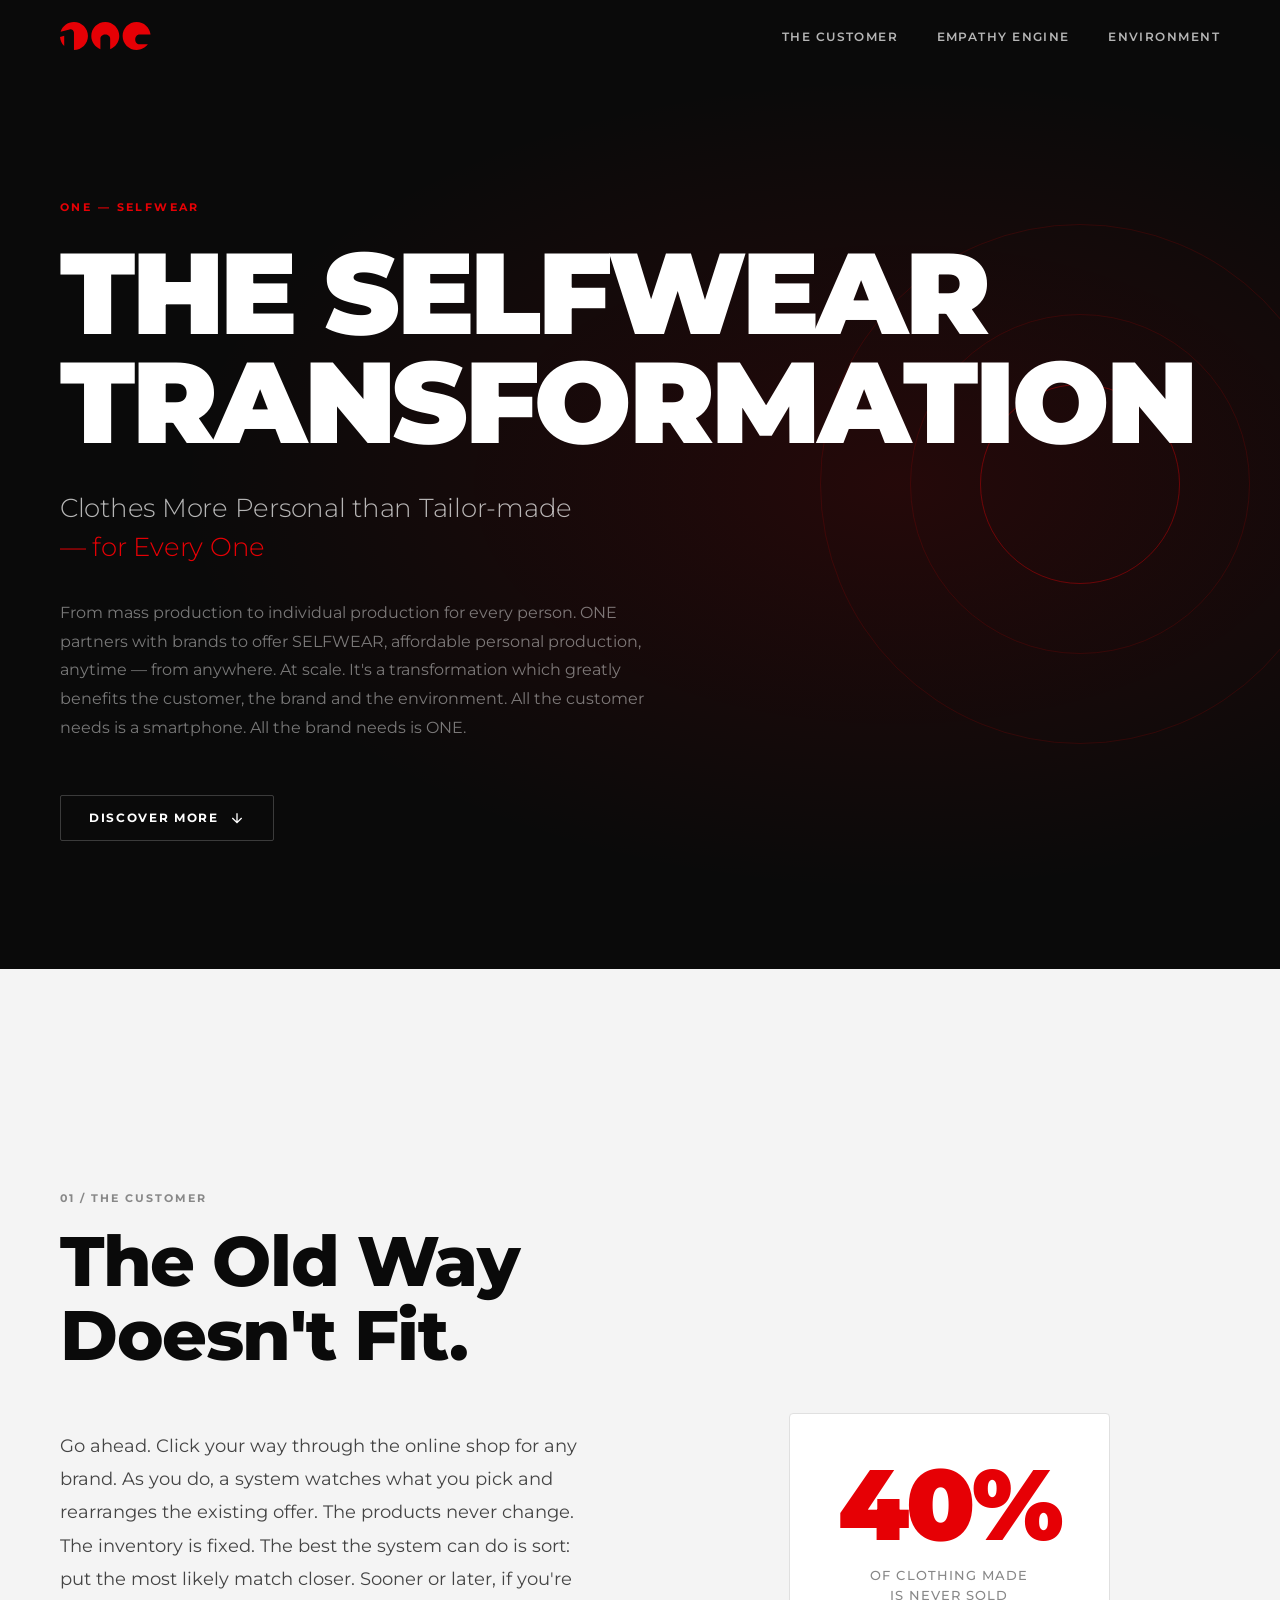
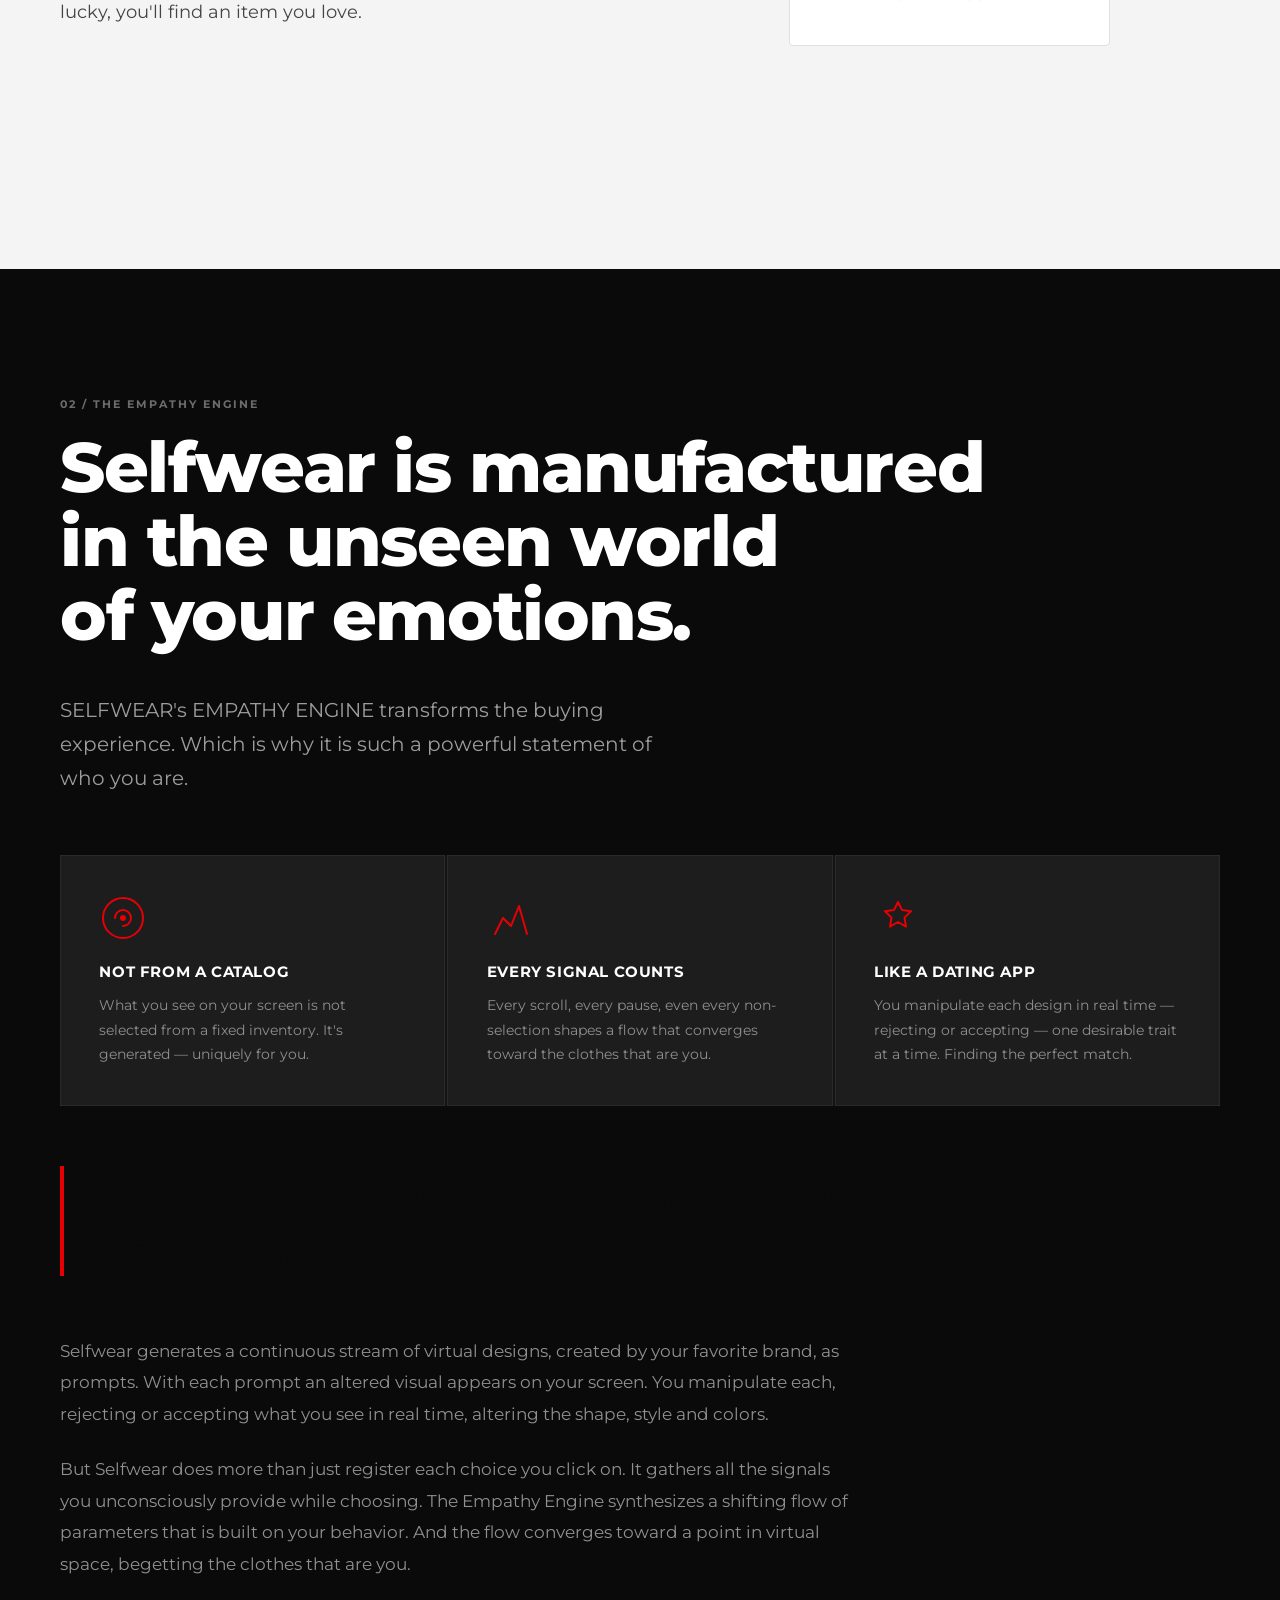
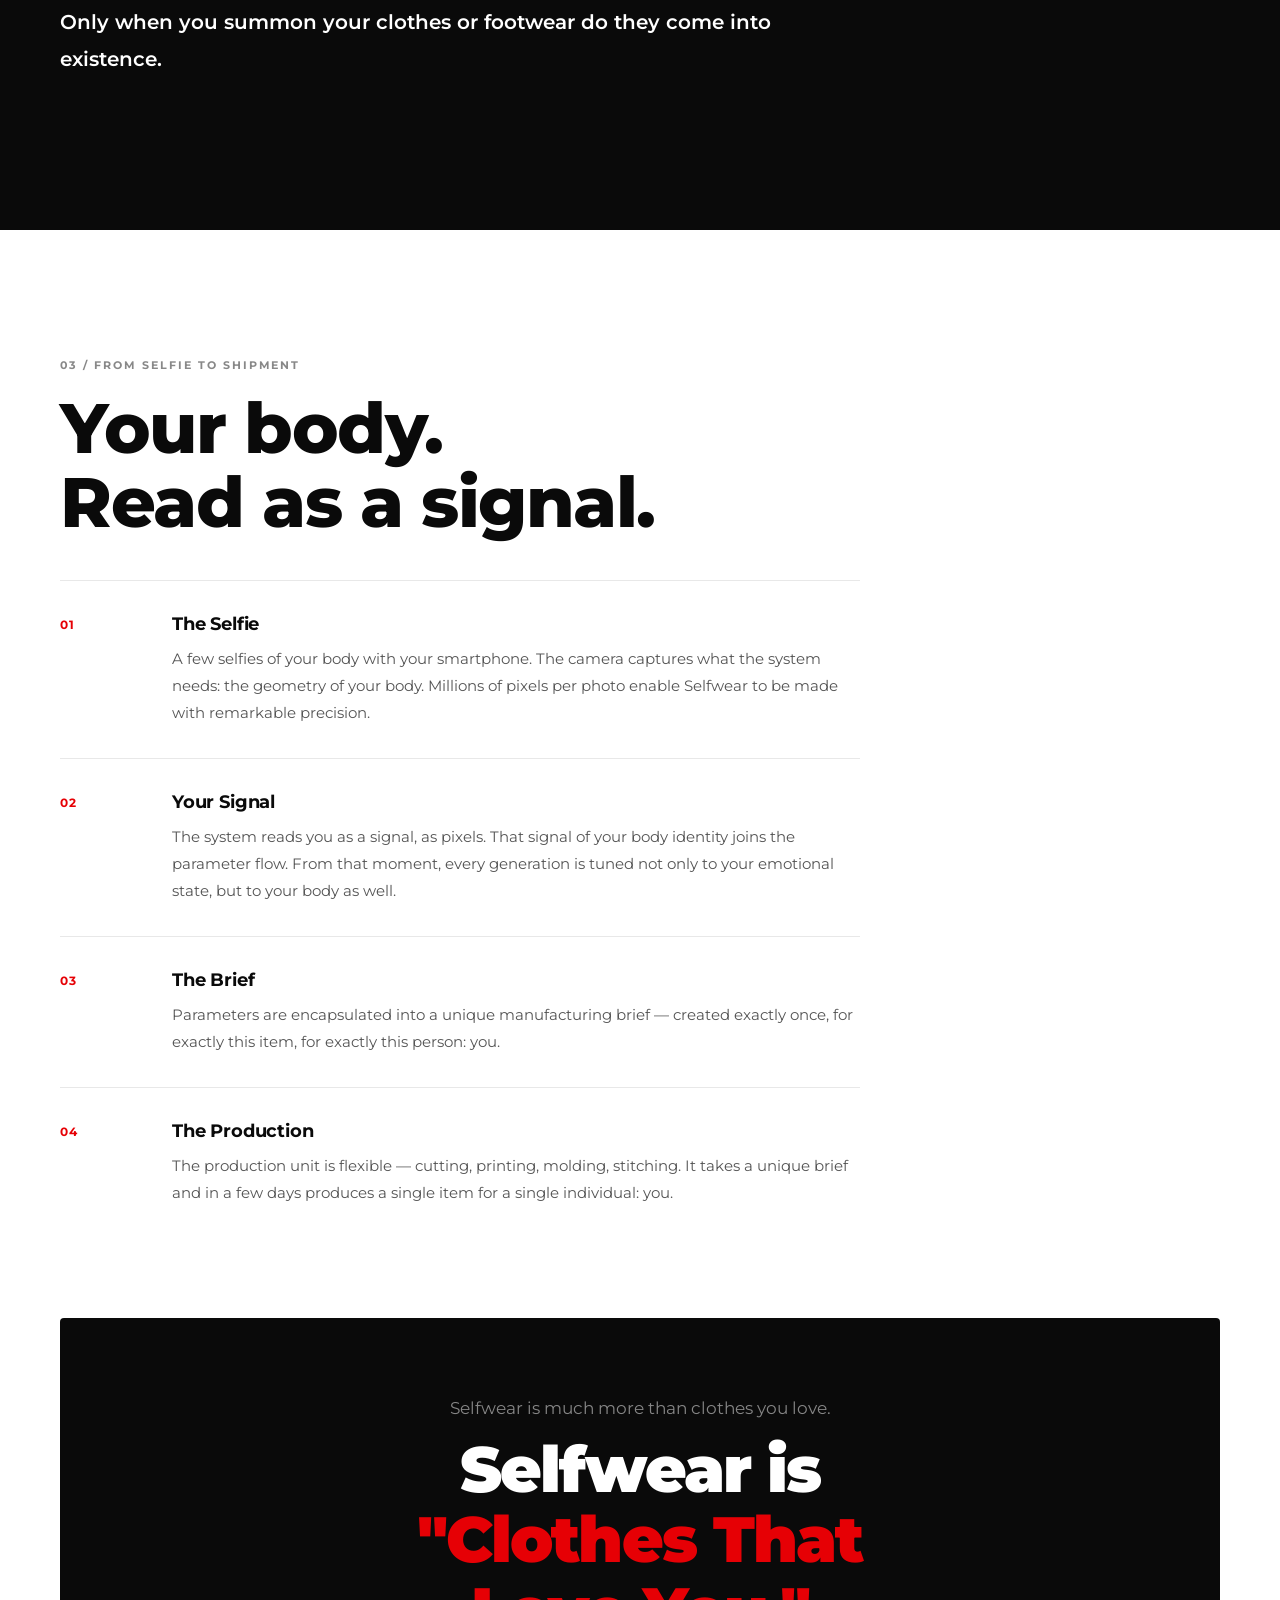
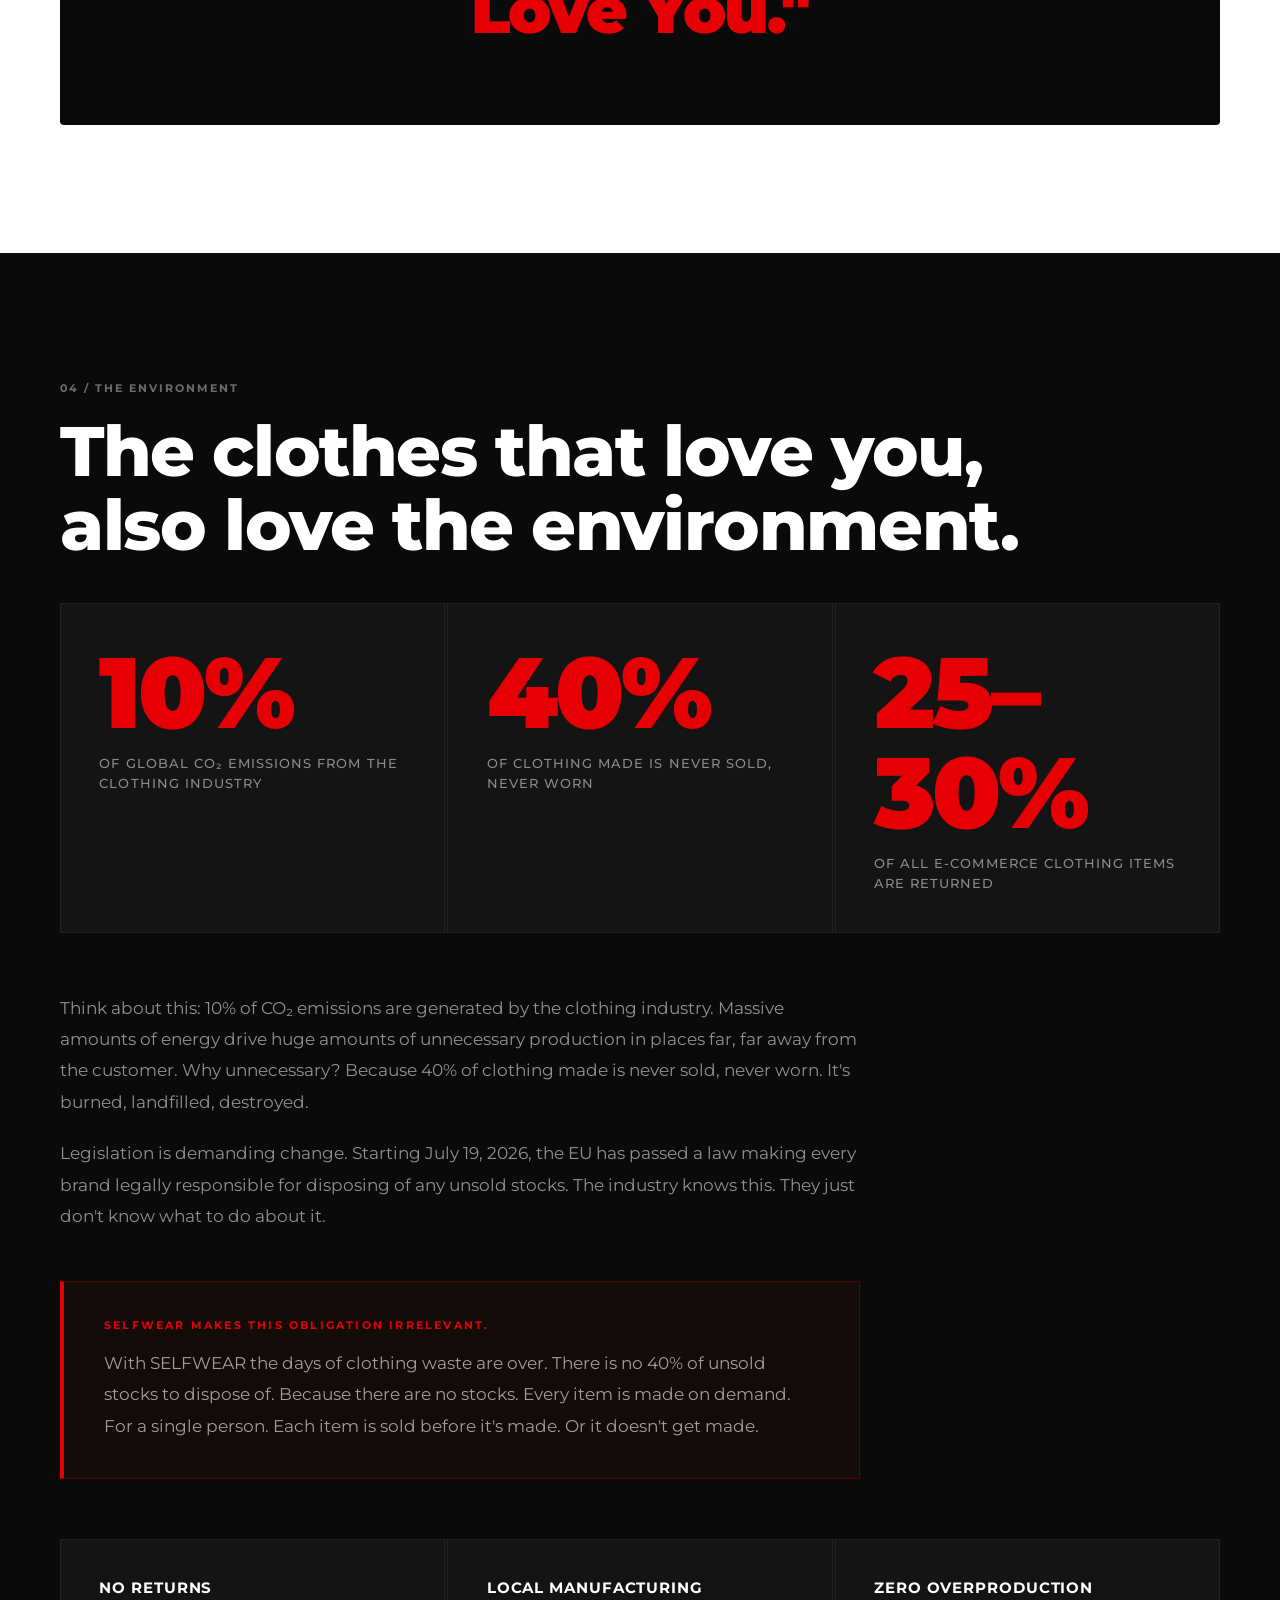
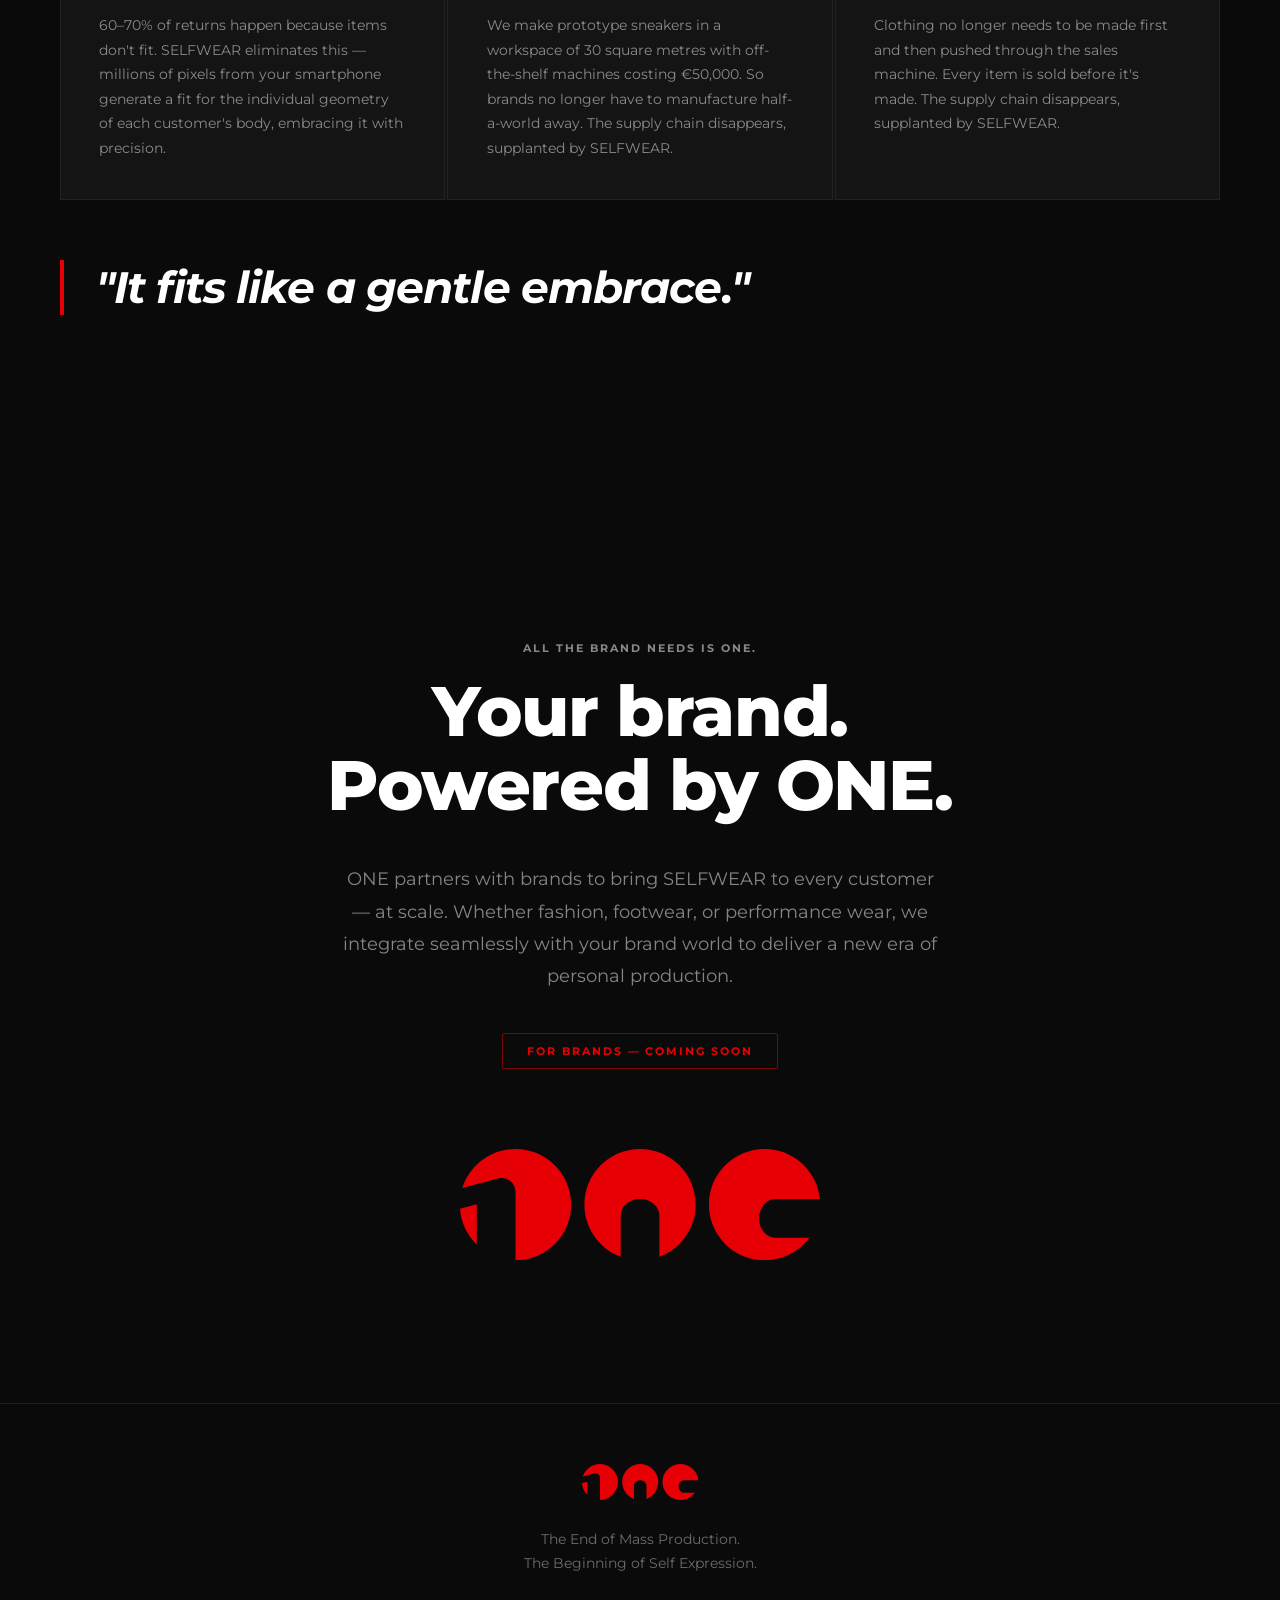
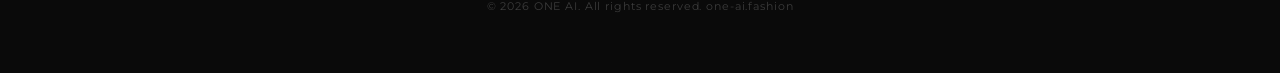
==== commit aecbd29b: "Fix versioning — restore V1 original, add V2 with revised content V1 restored to original narrative " ====
--- a/v1/index.html
+++ b/v1/index.html
@@ -4,10 +4,10 @@
   <meta charset="UTF-8" />
   <meta name="viewport" content="width=device-width, initial-scale=1.0" />
   <title>ONE — The Selfwear Transformation</title>
-  <meta name="description" content="ONE enables brands to move from speculative mass production to personal production. SELFWEAR — a product made for one person, not one size." />
+  <meta name="description" content="Clothes More Personal than Tailor-made — for Every One. ONE partners with brands to offer SELFWEAR, affordable personal production, anytime — from anywhere." />
   <link rel="preconnect" href="https://fonts.googleapis.com" />
   <link rel="preconnect" href="https://fonts.gstatic.com" crossorigin />
-  <link href="https://fonts.googleapis.com/css2?family=Montserrat:ital,wght@0,300;0,400;0,500;0,600;0,700;0,800;0,900;1,300&display=swap" rel="stylesheet" />
+  <link href="https://fonts.googleapis.com/css2?family=Montserrat:wght@300;400;500;600;700;800;900&display=swap" rel="stylesheet" />
   <link rel="stylesheet" href="style.css" />
 </head>
 <body>
@@ -22,17 +22,11 @@
       </svg>
     </a>
     <div class="nav-links">
-      <a href="#why-one">Why ONE</a>
-      <a href="#brands">For Brands</a>
-      <a href="#proof">Proof</a>
-      <a href="#contact">Contact</a>
+      <a href="#customer">The Customer</a>
+      <a href="#empathy">Empathy Engine</a>
+      <a href="#environment">Environment</a>
     </div>
   </nav>
-
-  <!-- STICKY CTA -->
-  <div class="sticky-cta" id="sticky-cta">
-    <a href="#contact" class="btn-primary-sm">Apply for a Pilot</a>
-  </div>
 
   <!-- HERO -->
   <section class="section hero" id="hero">
@@ -40,19 +34,12 @@
     <div class="hero-content reveal">
       <p class="overline">ONE — SELFWEAR</p>
       <h1 class="hero-title">THE&nbsp;SELFWEAR<br/>TRANSFORMATION</h1>
-      <p class="hero-sub">From speculative inventory to personal production<br/><span class="red">— one customer at a time</span></p>
-      <p class="hero-body">ONE enables brands to add SELFWEAR: products made for one person, not one size. Sell first. Produce after. Start with a low-risk entry point today and build toward a zero-inventory model over time.</p>
-      <div class="hero-actions">
-        <a href="#contact" class="btn-primary">Apply for a Footwear Pilot</a>
-        <a href="#proof" class="btn-secondary">See What's Real Today</a>
-      </div>
-      <div class="hero-proof-strip">
-        <span>150+ proof-of-concept pairs delivered</span>
-        <span class="strip-divider">·</span>
-        <span>98% fit accuracy</span>
-        <span class="strip-divider">·</span>
-        <span>Zero returns</span>
-      </div>
+      <p class="hero-sub">Clothes More Personal than Tailor-made<br/><span class="red">— for Every One</span></p>
+      <p class="hero-body">From mass production to individual production for every person. ONE partners with brands to offer SELFWEAR, affordable personal production, anytime — from anywhere. At scale. It's a transformation which greatly benefits the customer, the brand and the environment. All the customer needs is a smartphone. All the brand needs is ONE.</p>
+      <a href="#customer" class="btn-scroll">
+        <span>Discover More</span>
+        <svg viewBox="0 0 24 24" fill="none" stroke="currentColor" stroke-width="2"><path d="M12 5v14M5 12l7 7 7-7"/></svg>
+      </a>
     </div>
     <div class="hero-visual">
       <div class="hero-circle c1"></div>
@@ -61,36 +48,14 @@
     </div>
   </section>
 
-  <!-- WHY ONE -->
-  <section class="section alt" id="why-one">
-    <div class="section-inner">
-      <div class="section-label reveal">Why ONE</div>
-      <h2 class="section-title reveal">The production layer between<br/>desire, body, and manufacturing.</h2>
-      <p class="section-intro reveal">ONE enables brands to interpret what a person wants, interpret the individual body directly, and translate both into production-ready parameters. This is not recommendation software. It is the start of a new production logic.</p>
-      <div class="two-col why-col">
-        <div class="col-text reveal">
-          <p>Fashion still makes products before it knows who will buy them. The model forecasts, commits capital, ships inventory, and then spends the rest of its energy correcting the mismatch — markdowns, returns, destruction. It is not the result of bad decisions. It is the result of a structure that produces before truth exists.</p>
-          <p>ONE changes where truth enters. The customer's preference and body are interpreted first. The product is made after. Nothing is manufactured until it is already wanted.</p>
-        </div>
-        <div class="col-visual reveal">
-          <div class="stat-card">
-            <span class="stat-num red">ONE</span>
-            <span class="stat-label">enables brands to<br/><strong>sell first,<br/>produce after</strong></span>
-          </div>
-        </div>
-      </div>
-    </div>
-  </section>
-
   <!-- THE CUSTOMER -->
-  <section class="section" id="customer">
+  <section class="section alt" id="customer">
     <div class="section-inner">
       <div class="section-label reveal">01 / The Customer</div>
       <h2 class="section-title reveal">The Old Way<br/>Doesn't Fit.</h2>
       <div class="two-col">
         <div class="col-text reveal">
           <p>Go ahead. Click your way through the online shop for any brand. As you do, a system watches what you pick and rearranges the existing offer. The products never change. The inventory is fixed. The best the system can do is sort: put the most likely match closer. Sooner or later, if you're lucky, you'll find an item you love.</p>
-          <p>Digital systems still mostly sort what already exists, rather than enabling what should exist. Customers are tired of adapting themselves to standardised products. Returns and fit failure destroy margin. ONE changes where the product comes from.</p>
         </div>
         <div class="col-visual reveal">
           <div class="stat-card">
@@ -102,12 +67,12 @@
     </div>
   </section>
 
-  <!-- PREFERENCE ENGINE -->
+  <!-- EMPATHY ENGINE -->
   <section class="section dark" id="empathy">
     <div class="section-inner">
-      <div class="section-label reveal light">02 / Preference Engine</div>
-      <h2 class="section-title light reveal">The product emerges<br/>through live preference.</h2>
-      <p class="section-intro light reveal">ONE helps brands move beyond sorting fixed inventory. The system interprets preference in real time — shape, colour, proportion, emphasis — and narrows toward the right product direction in about five clicks.</p>
+      <div class="section-label reveal light">02 / The Empathy Engine</div>
+      <h2 class="section-title light reveal">Selfwear is manufactured<br/>in the unseen world<br/>of your emotions.</h2>
+      <p class="section-intro light reveal">SELFWEAR's EMPATHY ENGINE transforms the buying experience. Which is why it is such a powerful statement of who you are.</p>
 
       <div class="feature-grid">
         <div class="feature-card reveal">
@@ -115,21 +80,21 @@
             <svg viewBox="0 0 48 48" fill="none" xmlns="http://www.w3.org/2000/svg"><circle cx="24" cy="24" r="20" stroke="#E60005" stroke-width="2"/><path d="M16 24c0-4.418 3.582-8 8-8s8 3.582 8 8-3.582 8-8 8" stroke="#E60005" stroke-width="2" stroke-linecap="round"/><circle cx="24" cy="24" r="3" fill="#E60005"/></svg>
           </div>
           <h3>Not from a catalog</h3>
-          <p>What the customer sees is not selected from fixed inventory. The right product direction emerges through live interaction — uniquely, every time.</p>
+          <p>What you see on your screen is not selected from a fixed inventory. It's generated — uniquely for you.</p>
         </div>
         <div class="feature-card reveal">
           <div class="feature-icon">
             <svg viewBox="0 0 48 48" fill="none" xmlns="http://www.w3.org/2000/svg"><path d="M8 40l8-16 8 8 8-20 8 28" stroke="#E60005" stroke-width="2" stroke-linecap="round" stroke-linejoin="round"/></svg>
           </div>
           <h3>Every signal counts</h3>
-          <p>Every scroll, every pause, every non-selection contributes. The system does not ask customers to know what they want. It learns it from their behaviour.</p>
+          <p>Every scroll, every pause, even every non-selection shapes a flow that converges toward the clothes that are you.</p>
         </div>
         <div class="feature-card reveal">
           <div class="feature-icon">
-            <svg viewBox="0 0 48 48" fill="none" xmlns="http://www.w3.org/2000/svg"><path d="M12 36V20m8 16V12m8 24V24m8 12V8" stroke="#E60005" stroke-width="2" stroke-linecap="round"/></svg>
-          </div>
-          <h3>Guided live choice</h3>
-          <p>The customer responds to evolving product prompts in real time. Each choice narrows the product direction without relying on fixed stock.</p>
+            <svg viewBox="0 0 48 48" fill="none" xmlns="http://www.w3.org/2000/svg"><path d="M24 8l4 8 9 1.3-6.5 6.3 1.5 9L24 28l-8 4.6 1.5-9L11 17.3l9-1.3z" stroke="#E60005" stroke-width="2" stroke-linejoin="round"/></svg>
+          </div>
+          <h3>Like a dating app</h3>
+          <p>You manipulate each design in real time — rejecting or accepting — one desirable trait at a time. Finding the perfect match.</p>
         </div>
       </div>
 
@@ -138,38 +103,33 @@
       </blockquote>
 
       <div class="empathy-detail reveal">
-        <p>SELFWEAR generates a continuous stream of virtual designs, created by the brand, as prompts. With each prompt an altered visual appears. Shape, style, and colour shift in response to what the customer accepts or rejects in real time.</p>
-        <p>But ONE does more than register each click. It gathers all the signals provided unconsciously while choosing — building a shifting flow of parameters from behaviour. That flow converges toward a specific product direction for this person.</p>
-        <p class="highlight">Only when the customer confirms do those parameters go to production.</p>
-      </div>
-
-      <div class="inline-proof reveal">
-        <span class="proof-kicker">Working today</span>
-        <p>The current Sales Engine proof of concept narrows preference to the right product direction in about five clicks.</p>
-      </div>
-    </div>
-  </section>
-
-  <!-- BODY INTERPRETATION -->
+        <p>Selfwear generates a continuous stream of virtual designs, created by your favorite brand, as prompts. With each prompt an altered visual appears on your screen. You manipulate each, rejecting or accepting what you see in real time, altering the shape, style and colors.</p>
+        <p>But Selfwear does more than just register each choice you click on. It gathers all the signals you unconsciously provide while choosing. The Empathy Engine synthesizes a shifting flow of parameters that is built on your behavior. And the flow converges toward a point in virtual space, begetting the clothes that are you.</p>
+        <p class="highlight">Only when you summon your clothes or footwear do they come into existence.</p>
+      </div>
+    </div>
+  </section>
+
+  <!-- SELFIE TO SHIPMENT -->
   <section class="section" id="selfie">
     <div class="section-inner">
-      <div class="section-label reveal">03 / Body Interpretation</div>
-      <h2 class="section-title reveal">Your body.<br/>Interpreted directly.</h2>
+      <div class="section-label reveal">03 / From Selfie to Shipment</div>
+      <h2 class="section-title reveal">Your body.<br/>Read as a signal.</h2>
 
       <div class="steps">
         <div class="step reveal">
           <div class="step-num">01</div>
           <div class="step-body">
-            <h3>A Few Images</h3>
-            <p>A few smartphone images are enough for ONE to interpret the geometry that matters for personal production. No sizing. No specialist. A direct reading for the individual.</p>
+            <h3>The Selfie</h3>
+            <p>A few selfies of your body with your smartphone. The camera captures what the system needs: the geometry of your body. Millions of pixels per photo enable Selfwear to be made with remarkable precision.</p>
           </div>
         </div>
         <div class="step-connector reveal"></div>
         <div class="step reveal">
           <div class="step-num">02</div>
           <div class="step-body">
-            <h3>Direct Interpretation</h3>
-            <p>ONE interprets the relevant body geometry directly and translates it into product-relevant parameters. That interpretation joins the preference flow — so every generation is tuned to both emotional state and body.</p>
+            <h3>Your Signal</h3>
+            <p>The system reads you as a signal, as pixels. That signal of your body identity joins the parameter flow. From that moment, every generation is tuned not only to your emotional state, but to your body as well.</p>
           </div>
         </div>
         <div class="step-connector reveal"></div>
@@ -177,7 +137,7 @@
           <div class="step-num">03</div>
           <div class="step-body">
             <h3>The Brief</h3>
-            <p>Preference and body combine into a unique manufacturing brief — created exactly once, for exactly this item, for exactly this person.</p>
+            <p>Parameters are encapsulated into a unique manufacturing brief — created exactly once, for exactly this item, for exactly this person: you.</p>
           </div>
         </div>
         <div class="step-connector reveal"></div>
@@ -185,14 +145,9 @@
           <div class="step-num">04</div>
           <div class="step-body">
             <h3>The Production</h3>
-            <p>The production unit is flexible — cutting, printing, molding, stitching. It takes a unique brief and in a few days produces a single item for a single individual.</p>
-          </div>
-        </div>
-      </div>
-
-      <div class="inline-proof reveal">
-        <span class="proof-kicker">Field tested</span>
-        <p>Personalised insoles have already been worn on a Japanese pilgrimage trail. Customer feedback: "instant gratification."</p>
+            <p>The production unit is flexible — cutting, printing, molding, stitching. It takes a unique brief and in a few days produces a single item for a single individual: you.</p>
+          </div>
+        </div>
       </div>
 
       <div class="clothes-love reveal">
@@ -202,247 +157,73 @@
     </div>
   </section>
 
-  <!-- FOR BRANDS — TRANSFORMATION PATH -->
-  <section class="section alt" id="brands">
-    <div class="section-inner">
-      <div class="section-label reveal">For Brands</div>
-      <h2 class="section-title reveal">Start where you are.</h2>
-      <p class="section-intro reveal">ONE does not ask brands to rebuild everything. Brands add a layer. That layer deepens over time, turning existing products into genuinely personal products — without betting the full business.</p>
-
-      <div class="path-grid">
-        <div class="path-card reveal">
-          <span class="path-stage live-stage">Stage 1 — Available now</span>
-          <h3>Add-On</h3>
-          <p>A custom insole offered alongside existing footwear. Interpreted from a smartphone image of the customer's foot.</p>
-          <p class="muted">Zero inventory risk. No sizing. No scanning workflow. No changes to the existing shoe. ~58% incremental gross margin on the upgrade.</p>
-        </div>
-        <div class="path-card reveal">
-          <span class="path-stage next-stage">Stage 2 — Next</span>
-          <h3>Light Integration</h3>
-          <p>A personalised midsole or fit component integrated into the existing product. Partial personalisation without redesigning the full upper.</p>
-          <p class="muted">Same shoe, better fit. The brand gains premium pricing and richer first-party body data.</p>
-        </div>
-        <div class="path-card reveal">
-          <span class="path-stage future-stage">Stage 3 — Future State</span>
-          <h3>Fully Personal</h3>
-          <p>A complete personalised product produced on demand, near the customer. Sell-first. Zero inventory. Every product made for one person.</p>
-          <p class="muted">No overproduction. No returns. Supply chain replaced by SELFWEAR.</p>
-        </div>
-      </div>
-
-      <div class="subsection-head reveal">Apparel follows the same logic</div>
-      <div class="path-grid apparel-grid">
-        <div class="path-card reveal">
-          <span class="path-stage next-stage">Fit &amp; Finish</span>
-          <h3>Smart Blank</h3>
-          <p>A standard garment produced as a semi-finished blank. After order, ONE selects the nearest block and outputs a brief for inseam, taper, waist tolerance, and laser finish.</p>
-          <p class="muted">Fewer finished SKUs to forecast. More value created post-order. ~53% incremental gross margin.</p>
-        </div>
-        <div class="path-card reveal">
-          <span class="path-stage future-stage">Full Production</span>
-          <h3>Made for One</h3>
-          <p>Complete personal garment produced on demand. Preference and body interpreted. Product made after sale.</p>
-          <p class="muted">Zero inventory exposure. The logical endpoint of a demand-led brand.</p>
-        </div>
-      </div>
-    </div>
-  </section>
-
-  <!-- BRAND VALUE -->
-  <section class="section dark" id="brand-value">
-    <div class="section-inner">
-      <div class="section-label reveal light">Why Brands Should Care Now</div>
-      <h2 class="section-title light reveal">From inventory risk<br/>to intelligence.</h2>
-
-      <div class="value-grid">
-        <div class="value-card reveal">
-          <h3>Inventory pressure</h3>
-          <p>Sell first. Produce after. ONE enables a demand-led model where nothing is made until it is ordered.</p>
-        </div>
-        <div class="value-card reveal">
-          <h3>Fit returns</h3>
-          <p>A product interpreted for one person's body is less likely to come back because it does not fit a standard size.</p>
-        </div>
-        <div class="value-card reveal">
-          <h3>Sustainability pressure</h3>
-          <p>On-demand, local production is lower-waste by structure, not by slogan. From July 2026, EU law holds every brand responsible for unsold stock disposal.</p>
-        </div>
-        <div class="value-card reveal">
-          <h3>Weak first-party data</h3>
-          <p>Every ONE product becomes a data point across preference, fit, and repeat behaviour — building a customer intelligence layer that compounds over time.</p>
-        </div>
-        <div class="value-card reveal">
-          <h3>Low-risk innovation</h3>
-          <p>The insole add-on gives brands a differentiated offer without betting the full business. One shoe, one channel, one entry price premium.</p>
-        </div>
-        <div class="value-card reveal">
-          <h3>Long-term transition</h3>
-          <p>ONE can build, operate, and transfer the capability over time — from add-on to full personal production at the brand's own pace.</p>
-        </div>
-      </div>
-    </div>
-  </section>
-
   <!-- ENVIRONMENT -->
-  <section class="section" id="environment">
-    <div class="section-inner">
-      <div class="section-label reveal">05 / The Environment</div>
-      <h2 class="section-title reveal">SELFWEAR changes the logic<br/>that creates waste.</h2>
+  <section class="section dark" id="environment">
+    <div class="section-inner">
+      <div class="section-label reveal light">04 / The Environment</div>
+      <h2 class="section-title light reveal">The clothes that love you,<br/>also love the environment.</h2>
 
       <div class="env-stats reveal">
         <div class="env-stat">
           <span class="stat-num red">10%</span>
-          <span class="stat-label">of global CO₂ emissions<br/>from the clothing industry</span>
+          <span class="stat-label light">of global CO₂ emissions from the clothing industry</span>
         </div>
         <div class="env-stat">
           <span class="stat-num red">40%</span>
-          <span class="stat-label">of clothing made is<br/>never sold, never worn</span>
+          <span class="stat-label light">of clothing made is never sold, never worn</span>
         </div>
         <div class="env-stat">
           <span class="stat-num red">25–30%</span>
-          <span class="stat-label">of all e-commerce clothing<br/>items are returned</span>
+          <span class="stat-label light">of all e-commerce clothing items are returned</span>
         </div>
       </div>
 
       <div class="env-body reveal">
-        <p>10% of CO₂ emissions are generated by the clothing industry. Massive amounts of energy drive unnecessary production in places far from the customer — unnecessary because 40% of clothing made is never sold, never worn. It is burned, landfilled, destroyed.</p>
-        <p>Legislation is accelerating the pressure. Starting July 2026, EU law holds every brand legally responsible for disposing of unsold stocks through a transparent, environmentally accountable process.</p>
+        <p>Think about this: 10% of CO₂ emissions are generated by the clothing industry. Massive amounts of energy drive huge amounts of unnecessary production in places far, far away from the customer. Why unnecessary? Because 40% of clothing made is never sold, never worn. It's burned, landfilled, destroyed.</p>
+        <p>Legislation is demanding change. Starting July 19, 2026, the EU has passed a law making every brand legally responsible for disposing of any unsold stocks. The industry knows this. They just don't know what to do about it.</p>
       </div>
 
       <div class="selfwear-irrelevant reveal">
-        <p class="label-sm red">SELFWEAR changes the logic that creates waste.</p>
-        <p>When products are sold before they are made, overproduction begins to disappear at the source. SELFWEAR does not manage excess at the end. It reduces excess at the beginning.</p>
+        <p class="label-sm red">SELFWEAR makes this obligation irrelevant.</p>
+        <p>With SELFWEAR the days of clothing waste are over. There is no 40% of unsold stocks to dispose of. Because there are no stocks. Every item is made on demand. For a single person. Each item is sold before it's made. Or it doesn't get made.</p>
       </div>
 
       <div class="env-reasons reveal">
         <div class="reason-card">
-          <h3>Fit Returns</h3>
-          <p>Fit-related returns are a major margin and waste problem. By interpreting the individual directly, ONE helps brands reduce mismatch at the source — not manage it after the fact.</p>
+          <h3>No Returns</h3>
+          <p>60–70% of returns happen because items don't fit. SELFWEAR eliminates this — millions of pixels from your smartphone generate a fit for the individual geometry of each customer's body, embracing it with precision.</p>
         </div>
         <div class="reason-card">
           <h3>Local Manufacturing</h3>
-          <p>As production moves closer to demand, transport burden can shrink and the supply chain can become far lighter and more responsive. A SELFWEAR unit can operate in 30 square metres with off-the-shelf machines.</p>
+          <p>We make prototype sneakers in a workspace of 30 square metres with off-the-shelf machines costing €50,000. So brands no longer have to manufacture half-a-world away. The supply chain disappears, supplanted by SELFWEAR.</p>
         </div>
         <div class="reason-card">
-          <h3>Made on Demand</h3>
-          <p>Clothing no longer needs to be made first and then pushed through the sales machine. When every item is sold before it is made, the structural incentive for overproduction disappears.</p>
-        </div>
-      </div>
-
-      <blockquote class="pullquote reveal">
+          <h3>Zero Overproduction</h3>
+          <p>Clothing no longer needs to be made first and then pushed through the sales machine. Every item is sold before it's made. The supply chain disappears, supplanted by SELFWEAR.</p>
+        </div>
+      </div>
+
+      <blockquote class="pullquote light reveal">
         "It fits like a gentle embrace."
       </blockquote>
     </div>
   </section>
 
-  <!-- PROOF -->
-  <section class="section dark" id="proof">
-    <div class="section-inner">
-      <div class="section-label reveal light">Proof</div>
-      <h2 class="section-title light reveal">What is real today.</h2>
-      <p class="section-intro light reveal">ONE is not a concept company presenting a future state. The core of the system is already operating, being tested, and generating results.</p>
-
-      <div class="proof-grid">
-        <div class="proof-card reveal">
-          <span class="proof-stat red">150+</span>
-          <p>proof-of-concept pairs delivered at €169–€220 with 98% fit accuracy and zero returns.</p>
-        </div>
-        <div class="proof-card reveal">
-          <span class="proof-stat red">Live</span>
-          <p>Physical 3D printing capability operational. Insoles field-tested on a Japanese pilgrimage trail. Customer verdict: "instant gratification."</p>
-        </div>
-        <div class="proof-card reveal">
-          <span class="proof-stat red">Ready</span>
-          <p>Live checkout built and working. Soft go-live underway. End-to-end order, scan, produce, ship flow operational.</p>
-        </div>
-        <div class="proof-card reveal">
-          <span class="proof-stat red">Scale</span>
-          <p>Scalable SLS production capacity confirmed. Target: 10+ units per day per node, 500+ monthly orders by Q3 2027.</p>
-        </div>
-        <div class="proof-card reveal">
-          <span class="proof-stat red">Recognition</span>
-          <p>Featured by WDR. Recognised by Nestor Maslej as a pioneer in AI-driven physical product creation.</p>
-        </div>
-        <div class="proof-card reveal">
-          <span class="proof-stat red">Protected</span>
-          <p>US patent granted (US 2023/0112107 A1). EU equivalent granted. SELFWEAR trademark secured.</p>
-        </div>
-      </div>
-    </div>
-  </section>
-
-  <!-- STATE OF PLAY -->
-  <section class="section" id="state-of-play">
-    <div class="section-inner">
-      <div class="section-label reveal">State of Play — 2026</div>
-      <h2 class="section-title reveal">The system works.<br/>The rollout is being sequenced.</h2>
-      <div class="two-col">
-        <div class="col-text reveal">
-          <h3 class="list-head">Working now</h3>
-          <ul class="clean-list">
-            <li>Sales Engine POC narrows the right product direction in ~5 clicks</li>
-            <li>Physical production is live</li>
-            <li>Checkout built and soft go-live underway</li>
-            <li>English app version deployed</li>
-            <li>US market outreach completed</li>
-            <li>Multiple active pilots running</li>
-          </ul>
-        </div>
-        <div class="col-text reveal">
-          <h3 class="list-head">Being built</h3>
-          <ul class="clean-list">
-            <li>First completed customer transaction end-to-end</li>
-            <li>Fusion Model to production-ready status</li>
-            <li>Sales Engine stable version</li>
-            <li>First sandal / slide printable unit</li>
-            <li>Guild network expansion Q4 2026</li>
-            <li>500+ monthly orders Q3 2027</li>
-          </ul>
-        </div>
-      </div>
-    </div>
-  </section>
-
-  <!-- CONTACT / CTA -->
-  <section class="section dark contact" id="contact">
-    <div class="section-inner">
-      <div class="section-label reveal light">Next Step</div>
-      <h2 class="section-title light reveal">Choose your entry point.</h2>
-      <p class="section-intro light reveal">The destination is a new production model. The first step is practical.</p>
-
-      <div class="cta-grid">
-
-        <div class="cta-card reveal">
-          <div class="cta-card-label">Footwear Brands</div>
-          <h3>Apply for a Pilot</h3>
-          <p>Add a personal fit product to your existing line. No inventory risk. No supply chain changes. Real SELFWEAR data from day one.</p>
-          <form class="lead-form" id="pilot-form">
-            <input type="text" name="brand" placeholder="Brand name" required />
-            <input type="text" name="category" placeholder="Product category (e.g. running, lifestyle)" required />
-            <input type="email" name="email" placeholder="Your email" required />
-            <button type="submit" class="btn-form">Apply →</button>
-          </form>
-        </div>
-
-        <div class="cta-card reveal">
-          <div class="cta-card-label">Apparel &amp; Strategic Partners</div>
-          <h3>Start the Conversation</h3>
-          <p>Explore a transformation partnership. Map where your current chain is most exposed and identify the minimally invasive SELFWEAR entry point for your category.</p>
-          <form class="lead-form" id="partner-form">
-            <input type="text" name="brand" placeholder="Brand / organisation" required />
-            <textarea name="pain" placeholder="Where is the biggest pressure today?" required></textarea>
-            <input type="email" name="email" placeholder="Your email" required />
-            <button type="submit" class="btn-form">Send →</button>
-          </form>
-        </div>
-
-        <div class="cta-card reveal">
-          <div class="cta-card-label">Investors &amp; Press</div>
-          <h3>Talk to ONE</h3>
-          <p>We're building the production OS for personal fashion. Early, but real. If you're tracking where physical fashion is going — or helping shape it — we want to hear from you.</p>
-          <a href="mailto:hello@one-ai.fashion?subject=Investor%20%2F%20Press%20Enquiry" class="btn-primary">Request Deck or Meeting</a>
-        </div>
-
+  <!-- BRANDS CTA -->
+  <section class="section brands-cta" id="brands">
+    <div class="section-inner center">
+      <div class="section-label reveal">All the brand needs is ONE.</div>
+      <h2 class="section-title reveal">Your brand.<br/>Powered by ONE.</h2>
+      <p class="cta-body reveal">ONE partners with brands to bring SELFWEAR to every customer — at scale. Whether fashion, footwear, or performance wear, we integrate seamlessly with your brand world to deliver a new era of personal production.</p>
+      <div class="cta-badge reveal">
+        <span class="badge-text">For Brands — Coming Soon</span>
+      </div>
+      <div class="brand-logo-large reveal">
+        <svg viewBox="0 0 550.077 170.079" xmlns="http://www.w3.org/2000/svg">
+          <path fill="#E60005" d="M0,91.135c1.524,21.521,11.056,40.831,25.635,54.965V84.266L0,91.135z M169.862,85.04c0-46.967-38.073-85.039-85.039-85.039c-38.071,0-70.298,25.018-81.14,59.51l54.316-14.554l0.007-0.001c1.771-0.479,3.634-0.735,5.557-0.735c11.741,0,21.26,9.518,21.26,21.26v104.599C131.789,170.079,169.862,132.006,169.862,85.04"/>
+          <path fill="#E60005" d="M360.18,85.04c0-46.967-38.072-85.039-85.039-85.039s-85.04,38.072-85.04,85.039c0,36.559,23.07,67.728,55.446,79.747v-62.739c0-14.09,13.249-25.512,29.594-25.512c16.343,0,29.593,11.422,29.593,25.512v0.001v62.738C337.109,152.768,360.18,121.599,360.18,85.04"/>
+          <path fill="#E60005" d="M550.077,76.536c-4.268-42.974-40.523-76.535-84.618-76.535c-46.967,0-85.04,38.073-85.04,85.039s38.073,85.039,85.04,85.039c27.973,0,52.792-13.508,68.29-34.356h-51.283c-14.089,0-25.511-13.249-25.511-29.593s11.422-29.594,25.511-29.594c0.001,0,0.001,0,0.001,0H550.077z"/>
+        </svg>
       </div>
     </div>
   </section>
@@ -457,13 +238,7 @@
           <path fill="#E60005" d="M550.077,76.536c-4.268-42.974-40.523-76.535-84.618-76.535c-46.967,0-85.04,38.073-85.04,85.039s38.073,85.039,85.04,85.039c27.973,0,52.792-13.508,68.29-34.356h-51.283c-14.089,0-25.511-13.249-25.511-29.593s11.422-29.594,25.511-29.594c0.001,0,0.001,0,0.001,0H550.077z"/>
         </svg>
       </div>
-      <p class="footer-tagline">From mass production to personal production.</p>
-      <div class="footer-links">
-        <a href="#brands">For Brands</a>
-        <a href="#proof">Proof</a>
-        <a href="#contact">Contact</a>
-        <a href="mailto:hello@one-ai.fashion?subject=Investor%20%2F%20Press">Investor / Press</a>
-      </div>
+      <p class="footer-tagline">The End of Mass Production.<br/>The Beginning of Self Expression.</p>
       <p class="footer-legal">&copy; 2026 ONE AI. All rights reserved. one-ai.fashion</p>
     </div>
   </footer>
--- a/v1/style.css
+++ b/v1/style.css
@@ -1,6 +1,6 @@
 /* =========================================
-   ONE — SELFWEAR Website (V1 revised)
-   Brand: Montserrat, #E60005, black/white
+   ONE — SELFWEAR Website
+   Brand: Montserrat, #E60005 red, black/white
    ========================================= */
 
 :root {
@@ -19,6 +19,7 @@
 }
 
 *, *::before, *::after { box-sizing: border-box; margin: 0; padding: 0; }
+
 html { scroll-behavior: smooth; }
 
 body {
@@ -61,72 +62,25 @@
   font-weight: 600;
   letter-spacing: 0.12em;
   text-transform: uppercase;
-  color: rgba(255,255,255,0.6);
+  color: rgba(255,255,255,0.7);
   text-decoration: none;
   transition: color 0.3s;
-  position: relative;
-}
-
-.nav-links a::after {
-  content: '';
-  position: absolute;
-  bottom: -3px; left: 0; right: 0;
-  height: 1px;
-  background: var(--red);
-  transform: scaleX(0);
-  transition: transform 0.3s;
-}
-
-.nav-links a:hover,
-.nav-links a.active { color: var(--white); }
-.nav-links a.active::after { transform: scaleX(1); }
-
-/* ---- STICKY CTA ---- */
-.sticky-cta {
-  position: fixed;
-  bottom: 28px;
-  right: clamp(20px, 4vw, 48px);
-  z-index: 90;
-  opacity: 0;
-  transform: translateY(12px);
-  pointer-events: none;
-  transition: opacity 0.4s var(--transition), transform 0.4s var(--transition);
-}
-
-.sticky-cta.visible {
-  opacity: 1;
-  transform: translateY(0);
-  pointer-events: auto;
-}
-
-.btn-primary-sm {
-  display: inline-block;
-  font-family: var(--font);
-  font-size: 11px;
-  font-weight: 700;
-  letter-spacing: 0.14em;
-  text-transform: uppercase;
-  color: var(--white);
-  text-decoration: none;
-  background: var(--red);
-  padding: 12px 22px;
-  border-radius: 2px;
-  box-shadow: 0 4px 20px rgba(230,0,5,0.4);
-  transition: opacity 0.2s;
-}
-.btn-primary-sm:hover { opacity: 0.85; }
+}
+
+.nav-links a:hover { color: var(--red); }
 
 /* ---- SECTIONS ---- */
 .section {
   position: relative;
   padding: var(--section-pad) clamp(24px, 5vw, 60px);
+  min-height: 100vh;
   display: flex;
   flex-direction: column;
   justify-content: center;
 }
 
 .section.alt { background: var(--light-gray); }
-.section.dark { background: var(--dark); }
+.section.dark { background: var(--black); }
 
 .section-inner {
   max-width: var(--max-w);
@@ -146,30 +100,30 @@
 .section-label.light { color: rgba(255,255,255,0.4); }
 
 .section-title {
-  font-size: clamp(32px, 5vw, 68px);
+  font-size: clamp(36px, 5.5vw, 76px);
   font-weight: 800;
-  line-height: 1.06;
+  line-height: 1.05;
   letter-spacing: -0.02em;
-  margin-bottom: 32px;
+  margin-bottom: 40px;
   color: var(--black);
 }
 
 .section-title.light { color: var(--white); }
 
 .section-intro {
-  font-size: clamp(15px, 1.6vw, 18px);
+  font-size: clamp(16px, 1.8vw, 20px);
   font-weight: 400;
-  line-height: 1.75;
-  max-width: 680px;
-  margin-bottom: 56px;
-  color: #555;
-}
-
-.section-intro.light { color: rgba(255,255,255,0.55); }
+  line-height: 1.7;
+  max-width: 640px;
+  margin-bottom: 60px;
+  color: var(--gray);
+}
+
+.section-intro.light { color: rgba(255,255,255,0.6); }
 
 /* ---- HERO ---- */
 .hero {
-  background: var(--dark);
+  background: var(--black);
   min-height: 100vh;
   overflow: hidden;
 }
@@ -201,20 +155,20 @@
 }
 
 .hero-title {
-  font-size: clamp(44px, 8vw, 112px);
+  font-size: clamp(52px, 9vw, 130px);
   font-weight: 900;
   line-height: 0.95;
   letter-spacing: -0.03em;
   color: var(--white);
-  margin-bottom: 28px;
+  margin-bottom: 32px;
 }
 
 .hero-sub {
-  font-size: clamp(17px, 2vw, 24px);
+  font-size: clamp(18px, 2.2vw, 26px);
   font-weight: 300;
   line-height: 1.5;
   color: rgba(255,255,255,0.7);
-  margin-bottom: 28px;
+  margin-bottom: 32px;
   letter-spacing: -0.01em;
 }
 
@@ -223,63 +177,31 @@
   font-weight: 400;
   line-height: 1.8;
   color: rgba(255,255,255,0.45);
-  max-width: 580px;
-  margin-bottom: 36px;
-}
-
-.hero-actions {
-  display: flex;
-  gap: 14px;
-  flex-wrap: wrap;
-  margin-bottom: 36px;
-}
-
-.btn-primary {
+  max-width: 600px;
+  margin-bottom: 52px;
+}
+
+.btn-scroll {
   display: inline-flex;
   align-items: center;
-  font-family: var(--font);
+  gap: 10px;
   font-size: 12px;
   font-weight: 700;
   letter-spacing: 0.14em;
   text-transform: uppercase;
   color: var(--white);
   text-decoration: none;
-  background: var(--red);
-  padding: 14px 26px;
+  border: 1px solid rgba(255,255,255,0.2);
+  padding: 14px 28px;
   border-radius: 2px;
-  transition: opacity 0.2s;
-}
-.btn-primary:hover { opacity: 0.85; }
-
-.btn-secondary {
-  display: inline-flex;
-  align-items: center;
-  font-family: var(--font);
-  font-size: 12px;
-  font-weight: 700;
-  letter-spacing: 0.14em;
-  text-transform: uppercase;
-  color: rgba(255,255,255,0.7);
-  text-decoration: none;
-  border: 1px solid rgba(255,255,255,0.2);
-  padding: 14px 26px;
-  border-radius: 2px;
-  transition: color 0.2s, border-color 0.2s;
-}
-.btn-secondary:hover { color: var(--white); border-color: rgba(255,255,255,0.4); }
-
-.hero-proof-strip {
-  display: flex;
-  align-items: center;
-  flex-wrap: wrap;
-  gap: 12px;
-  font-size: 12px;
-  font-weight: 600;
-  letter-spacing: 0.06em;
-  color: rgba(255,255,255,0.35);
-}
-.strip-divider { color: rgba(255,255,255,0.2); }
-
+  transition: all 0.3s;
+}
+
+.btn-scroll svg { width: 16px; height: 16px; transition: transform 0.3s; }
+.btn-scroll:hover { border-color: var(--red); color: var(--red); }
+.btn-scroll:hover svg { transform: translateY(3px); }
+
+/* Hero visual */
 .hero-visual {
   position: absolute;
   right: -100px;
@@ -303,10 +225,10 @@
 
 @keyframes pulse {
   0%, 100% { opacity: 0.6; }
-  50% { opacity: 0.15; }
-}
-
-/* ---- UTILITIES ---- */
+  50% { opacity: 0.2; }
+}
+
+/* ---- RED ---- */
 .red { color: var(--red); }
 
 /* ---- TWO COL ---- */
@@ -318,14 +240,15 @@
 }
 
 .col-text p {
-  font-size: clamp(14px, 1.4vw, 17px);
+  font-size: clamp(15px, 1.5vw, 18px);
   line-height: 1.85;
   color: #444;
-  margin-bottom: 18px;
-}
-.col-text p:last-child { margin-bottom: 0; }
-
-.col-visual { display: flex; justify-content: center; }
+}
+
+.col-visual {
+  display: flex;
+  justify-content: center;
+}
 
 .stat-card {
   display: flex;
@@ -340,7 +263,7 @@
 }
 
 .stat-num {
-  font-size: clamp(48px, 7vw, 88px);
+  font-size: clamp(56px, 8vw, 100px);
   font-weight: 900;
   line-height: 1;
   letter-spacing: -0.03em;
@@ -349,40 +272,13 @@
 .stat-label {
   font-size: 13px;
   font-weight: 500;
-  letter-spacing: 0.06em;
-  text-transform: uppercase;
-  color: #777;
-  line-height: 1.6;
-  text-align: center;
-}
-.stat-label strong { color: var(--black); display: block; font-size: 15px; font-weight: 700; letter-spacing: 0; }
-.stat-label.light { color: rgba(255,255,255,0.45); }
-
-/* ---- INLINE PROOF ---- */
-.inline-proof {
-  display: flex;
-  gap: 20px;
-  align-items: flex-start;
-  border-left: 3px solid var(--red);
-  padding: 16px 20px;
-  background: rgba(230,0,5,0.04);
-  margin: 40px 0;
-  max-width: 680px;
-}
-
-.proof-kicker {
-  font-size: 10px;
-  font-weight: 700;
-  letter-spacing: 0.18em;
-  text-transform: uppercase;
-  color: var(--red);
-  white-space: nowrap;
-  padding-top: 2px;
-  min-width: 90px;
-}
-
-.inline-proof p { font-size: 14px; line-height: 1.7; color: #444; }
-.section.dark .inline-proof p { color: rgba(255,255,255,0.55); }
+  letter-spacing: 0.08em;
+  text-transform: uppercase;
+  color: #888;
+  line-height: 1.5;
+}
+
+.stat-label.light { color: rgba(255,255,255,0.5); }
 
 /* ---- FEATURE GRID ---- */
 .feature-grid {
@@ -395,200 +291,154 @@
 
 .feature-card {
   background: rgba(255,255,255,0.04);
-  border: 1px solid rgba(255,255,255,0.07);
+  border: 1px solid rgba(255,255,255,0.06);
   padding: clamp(28px, 3vw, 44px);
   transition: background 0.3s;
 }
+
 .feature-card:hover { background: rgba(230,0,5,0.06); }
 
-.feature-icon { width: 44px; height: 44px; margin-bottom: 20px; }
+.feature-icon {
+  width: 48px;
+  height: 48px;
+  margin-bottom: 20px;
+}
+
 .feature-icon svg { width: 100%; height: 100%; }
 
 .feature-card h3 {
-  font-size: 13px;
-  font-weight: 700;
-  letter-spacing: 0.08em;
+  font-size: 15px;
+  font-weight: 700;
+  letter-spacing: 0.04em;
   text-transform: uppercase;
   color: var(--white);
-  margin-bottom: 10px;
-}
-
-.feature-card p { font-size: 14px; line-height: 1.75; color: rgba(255,255,255,0.5); }
+  margin-bottom: 12px;
+}
+
+.feature-card p {
+  font-size: 14px;
+  line-height: 1.75;
+  color: rgba(255,255,255,0.5);
+}
 
 /* ---- PULLQUOTE ---- */
 .pullquote {
-  font-size: clamp(20px, 3vw, 38px);
+  font-size: clamp(22px, 3.5vw, 44px);
   font-weight: 700;
   font-style: italic;
-  line-height: 1.3;
+  line-height: 1.25;
   letter-spacing: -0.02em;
+  color: var(--black);
   border-left: 4px solid var(--red);
-  padding-left: 28px;
-  margin: 56px 0;
-  color: var(--black);
-}
-
-.section.dark .pullquote { color: var(--white); }
+  padding-left: 32px;
+  margin: 60px 0;
+}
+
+.pullquote.light { color: var(--white); }
 
 /* ---- EMPATHY DETAIL ---- */
-.empathy-detail { max-width: 800px; margin-bottom: 0; }
+.empathy-detail {
+  max-width: 800px;
+}
 
 .empathy-detail p {
   font-size: clamp(14px, 1.4vw, 17px);
   line-height: 1.85;
   color: rgba(255,255,255,0.55);
-  margin-bottom: 22px;
+  margin-bottom: 24px;
 }
 
 .empathy-detail p.highlight {
   color: var(--white);
   font-weight: 600;
-  font-size: clamp(15px, 1.5vw, 19px);
+  font-size: clamp(16px, 1.6vw, 20px);
 }
 
 /* ---- STEPS ---- */
-.steps { max-width: 800px; margin-bottom: 48px; }
+.steps {
+  display: flex;
+  flex-direction: column;
+  gap: 0;
+  max-width: 800px;
+  margin-bottom: 80px;
+}
 
 .step {
   display: grid;
   grid-template-columns: 80px 1fr;
-  gap: 28px;
+  gap: 32px;
   align-items: start;
-  padding: 28px 0;
+  padding: 32px 0;
   border-top: 1px solid #e8e8e8;
 }
 
 .step-connector {
   width: 1px;
-  height: 16px;
+  height: 0;
   background: var(--red);
   margin-left: 40px;
-  opacity: 0.4;
+}
+
+.step-connector.revealed {
+  animation: grow-line 0.4s ease forwards;
+}
+
+@keyframes grow-line {
+  from { height: 0; }
+  to { height: 20px; }
 }
 
 .step-num {
-  font-size: 11px;
+  font-size: 12px;
   font-weight: 700;
   letter-spacing: 0.1em;
   color: var(--red);
-  padding-top: 3px;
+  padding-top: 4px;
 }
 
 .step-body h3 {
-  font-size: 17px;
+  font-size: 18px;
   font-weight: 700;
   letter-spacing: -0.01em;
-  margin-bottom: 8px;
+  margin-bottom: 10px;
   color: var(--black);
 }
 
-.step-body p { font-size: 14px; line-height: 1.8; color: #555; }
-
-/* ---- CLOTHES LOVE ---- */
+.step-body p {
+  font-size: 15px;
+  line-height: 1.8;
+  color: #555;
+}
+
 .clothes-love {
   text-align: center;
-  padding: 72px 20px;
-  background: var(--dark);
+  padding: 80px 20px;
+  background: var(--black);
   border-radius: 4px;
 }
 
-.clothes-love-text { font-size: 15px; color: rgba(255,255,255,0.4); margin-bottom: 14px; }
+.clothes-love-text {
+  font-size: clamp(14px, 1.4vw, 17px);
+  color: rgba(255,255,255,0.5);
+  margin-bottom: 16px;
+  font-weight: 400;
+}
 
 .clothes-love-headline {
-  font-size: clamp(28px, 4.5vw, 56px);
+  font-size: clamp(32px, 5vw, 64px);
   font-weight: 900;
   line-height: 1.1;
   letter-spacing: -0.03em;
   color: var(--white);
 }
 
-/* ---- BRAND PATH ---- */
-.path-grid {
-  display: grid;
-  grid-template-columns: repeat(3, 1fr);
-  gap: 2px;
-  background: #ddd;
-  margin-bottom: 16px;
-}
-
-.apparel-grid { grid-template-columns: repeat(2, 1fr); margin-bottom: 0; }
-
-.path-card {
-  background: var(--white);
-  padding: clamp(28px, 3vw, 44px);
-}
-
-.path-stage {
-  display: inline-block;
-  font-size: 10px;
-  font-weight: 700;
-  letter-spacing: 0.16em;
-  text-transform: uppercase;
-  padding: 4px 10px;
-  border-radius: 2px;
-  margin-bottom: 20px;
-  width: fit-content;
-}
-
-.live-stage { background: rgba(0,160,60,0.1); color: #008c38; border: 1px solid rgba(0,160,60,0.2); }
-.next-stage { background: rgba(180,110,0,0.08); color: #996600; border: 1px solid rgba(180,110,0,0.2); }
-.future-stage { background: rgba(0,0,0,0.04); color: #777; border: 1px solid rgba(0,0,0,0.1); }
-
-.path-card h3 {
-  font-size: clamp(18px, 1.8vw, 22px);
-  font-weight: 800;
-  letter-spacing: -0.02em;
-  color: var(--black);
-  margin-bottom: 12px;
-}
-
-.path-card p { font-size: 14px; line-height: 1.75; color: #444; margin-bottom: 14px; }
-.path-card p:last-child { margin-bottom: 0; }
-.muted { color: #888 !important; font-size: 13px !important; }
-
-.subsection-head {
-  font-size: 12px;
-  font-weight: 700;
-  letter-spacing: 0.14em;
-  text-transform: uppercase;
-  color: #999;
-  margin: 32px 0 16px;
-}
-
-/* ---- VALUE GRID ---- */
-.value-grid {
-  display: grid;
-  grid-template-columns: repeat(3, 1fr);
-  gap: 2px;
-  background: rgba(255,255,255,0.06);
-}
-
-.value-card {
-  background: rgba(255,255,255,0.04);
-  border: 1px solid rgba(255,255,255,0.07);
-  padding: clamp(28px, 3vw, 44px);
-  transition: background 0.3s;
-}
-.value-card:hover { background: rgba(230,0,5,0.05); }
-
-.value-card h3 {
-  font-size: 13px;
-  font-weight: 700;
-  letter-spacing: 0.06em;
-  text-transform: uppercase;
-  color: var(--white);
-  margin-bottom: 12px;
-}
-
-.value-card p { font-size: 14px; line-height: 1.75; color: rgba(255,255,255,0.5); }
-
-/* ---- ENVIRONMENT ---- */
+/* ---- ENV STATS ---- */
 .env-stats {
   display: grid;
   grid-template-columns: repeat(3, 1fr);
   gap: 2px;
-  margin-bottom: 52px;
-  background: #e0e0e0;
+  margin-bottom: 60px;
+  background: rgba(255,255,255,0.04);
 }
 
 .env-stat {
@@ -596,198 +446,128 @@
   flex-direction: column;
   gap: 12px;
   padding: clamp(28px, 3vw, 44px);
-  background: var(--white);
-}
-
-.env-body { max-width: 800px; margin-bottom: 40px; }
-
-.env-body p { font-size: clamp(14px, 1.4vw, 17px); line-height: 1.85; color: #444; margin-bottom: 18px; }
+  border: 1px solid rgba(255,255,255,0.06);
+}
+
+.env-body {
+  max-width: 800px;
+  margin-bottom: 48px;
+}
+
+.env-body p {
+  font-size: clamp(14px, 1.4vw, 17px);
+  line-height: 1.85;
+  color: rgba(255,255,255,0.55);
+  margin-bottom: 20px;
+}
 
 .selfwear-irrelevant {
-  border: 1px solid rgba(230,0,5,0.2);
+  border: 1px solid rgba(230,0,5,0.3);
   border-left: 4px solid var(--red);
-  padding: 28px 32px;
-  background: rgba(230,0,5,0.03);
-  margin-bottom: 52px;
+  padding: 36px 40px;
+  background: rgba(230,0,5,0.04);
+  margin-bottom: 60px;
   max-width: 800px;
 }
 
 .label-sm {
-  font-size: 10px;
+  font-size: 11px;
   font-weight: 700;
   letter-spacing: 0.2em;
   text-transform: uppercase;
-  margin-bottom: 14px;
+  margin-bottom: 16px;
   display: block;
 }
 
-.selfwear-irrelevant p:last-child { font-size: clamp(14px, 1.4vw, 17px); line-height: 1.85; color: #444; }
-
+.selfwear-irrelevant p:last-child {
+  font-size: clamp(14px, 1.4vw, 17px);
+  line-height: 1.85;
+  color: rgba(255,255,255,0.6);
+}
+
+/* ---- ENV REASONS ---- */
 .env-reasons {
   display: grid;
   grid-template-columns: repeat(3, 1fr);
   gap: 2px;
-  background: #e0e0e0;
-  margin-bottom: 48px;
-}
-
-.reason-card { padding: clamp(28px, 3vw, 44px); background: var(--white); }
+  background: rgba(255,255,255,0.04);
+  margin-bottom: 60px;
+}
+
+.reason-card {
+  padding: clamp(28px, 3vw, 44px);
+  border: 1px solid rgba(255,255,255,0.06);
+}
 
 .reason-card h3 {
-  font-size: 13px;
+  font-size: 15px;
   font-weight: 700;
   letter-spacing: 0.06em;
   text-transform: uppercase;
-  color: var(--black);
-  margin-bottom: 12px;
-}
-
-.reason-card p { font-size: 14px; line-height: 1.75; color: #555; }
-
-/* ---- PROOF ---- */
-.proof-grid {
-  display: grid;
-  grid-template-columns: repeat(3, 1fr);
-  gap: 2px;
-  background: rgba(255,255,255,0.06);
-}
-
-.proof-card {
-  background: rgba(255,255,255,0.04);
-  border: 1px solid rgba(255,255,255,0.07);
-  padding: clamp(28px, 3vw, 44px);
+  color: var(--white);
+  margin-bottom: 16px;
+}
+
+.reason-card p {
+  font-size: 14px;
+  line-height: 1.75;
+  color: rgba(255,255,255,0.5);
+}
+
+/* ---- BRANDS CTA ---- */
+.brands-cta {
+  background: var(--black);
+  text-align: center;
+}
+
+.brands-cta .section-inner.center {
   display: flex;
   flex-direction: column;
-  gap: 14px;
-  transition: background 0.3s;
-}
-.proof-card:hover { background: rgba(230,0,5,0.05); }
-
-.proof-stat {
-  font-size: clamp(32px, 4vw, 52px);
-  font-weight: 900;
-  letter-spacing: -0.03em;
-  line-height: 1;
-}
-
-.proof-card p { font-size: 14px; line-height: 1.75; color: rgba(255,255,255,0.5); }
-
-/* ---- STATE OF PLAY ---- */
-.list-head {
-  font-size: 13px;
-  font-weight: 700;
-  letter-spacing: 0.08em;
-  text-transform: uppercase;
-  color: var(--black);
-  margin-bottom: 20px;
-}
-
-.clean-list { list-style: none; display: flex; flex-direction: column; gap: 12px; }
-
-.clean-list li {
-  font-size: 14px;
-  line-height: 1.65;
-  color: #444;
-  padding-left: 18px;
-  position: relative;
-}
-
-.clean-list li::before {
-  content: '—';
-  position: absolute;
-  left: 0;
+  align-items: center;
+}
+
+.brands-cta .section-label { text-align: center; }
+.brands-cta .section-title {
+  color: var(--white);
+  text-align: center;
+}
+
+.cta-body {
+  font-size: clamp(15px, 1.5vw, 18px);
+  line-height: 1.8;
+  color: rgba(255,255,255,0.5);
+  max-width: 600px;
+  margin-bottom: 40px;
+  text-align: center;
+}
+
+.cta-badge {
+  display: inline-flex;
+  align-items: center;
+  border: 1px solid rgba(230,0,5,0.5);
   color: var(--red);
-  font-weight: 700;
-}
-
-/* ---- CONTACT / CTA ---- */
-.contact { background: var(--dark); }
-
-.cta-grid {
-  display: grid;
-  grid-template-columns: repeat(3, 1fr);
-  gap: 2px;
-  background: rgba(255,255,255,0.08);
-  margin-top: 16px;
-}
-
-.cta-card {
-  background: rgba(255,255,255,0.04);
-  border: 1px solid rgba(255,255,255,0.07);
-  padding: clamp(28px, 3vw, 48px);
-  display: flex;
-  flex-direction: column;
-}
-
-.cta-card-label {
-  font-size: 10px;
+  padding: 10px 24px;
+  font-size: 11px;
   font-weight: 700;
   letter-spacing: 0.18em;
   text-transform: uppercase;
-  color: var(--red);
-  margin-bottom: 16px;
-}
-
-.cta-card h3 {
-  font-size: clamp(18px, 1.8vw, 22px);
-  font-weight: 800;
-  letter-spacing: -0.02em;
-  color: var(--white);
-  margin-bottom: 12px;
-}
-
-.cta-card > p { font-size: 14px; line-height: 1.75; color: rgba(255,255,255,0.5); margin-bottom: 24px; }
-
-/* ---- LEAD FORMS ---- */
-.lead-form { display: flex; flex-direction: column; gap: 10px; margin-top: auto; }
-
-.lead-form input,
-.lead-form textarea {
-  font-family: var(--font);
-  font-size: 13px;
-  background: rgba(255,255,255,0.07);
-  border: 1px solid rgba(255,255,255,0.12);
+  margin-bottom: 80px;
   border-radius: 2px;
-  color: var(--white);
-  padding: 10px 14px;
-  outline: none;
-  transition: border-color 0.2s;
+}
+
+.brand-logo-large {
+  max-width: 360px;
   width: 100%;
-}
-
-.lead-form input::placeholder,
-.lead-form textarea::placeholder { color: rgba(255,255,255,0.3); }
-
-.lead-form input:focus,
-.lead-form textarea:focus { border-color: rgba(230,0,5,0.5); }
-
-.lead-form textarea { resize: vertical; min-height: 80px; }
-
-.btn-form {
-  font-family: var(--font);
-  font-size: 12px;
-  font-weight: 700;
-  letter-spacing: 0.14em;
-  text-transform: uppercase;
-  color: var(--white);
-  background: var(--red);
-  border: none;
-  padding: 12px 20px;
-  border-radius: 2px;
-  cursor: pointer;
-  text-align: left;
-  transition: opacity 0.2s;
-  width: 100%;
-}
-.btn-form:hover { opacity: 0.85; }
-
-.cta-card .btn-primary { margin-top: auto; display: inline-flex; align-self: flex-start; }
+  opacity: 0.9;
+}
+
+.brand-logo-large svg { width: 100%; height: auto; }
 
 /* ---- FOOTER ---- */
 .footer {
   background: var(--black);
   border-top: 1px solid rgba(255,255,255,0.08);
-  padding: 56px clamp(24px, 5vw, 60px);
+  padding: 60px clamp(24px, 5vw, 60px);
 }
 
 .footer-inner {
@@ -796,74 +576,63 @@
   display: flex;
   flex-direction: column;
   align-items: center;
-  gap: 20px;
+  gap: 24px;
   text-align: center;
 }
 
-.footer-logo svg { height: 32px; width: auto; }
-
-.footer-tagline { font-size: 14px; color: rgba(255,255,255,0.35); }
-
-.footer-links { display: flex; gap: clamp(16px, 3vw, 36px); flex-wrap: wrap; justify-content: center; }
-
-.footer-links a {
+.footer-logo svg { height: 36px; width: auto; }
+
+.footer-tagline {
+  font-size: 14px;
+  font-weight: 400;
+  line-height: 1.7;
+  color: rgba(255,255,255,0.4);
+}
+
+.footer-legal {
   font-size: 11px;
-  font-weight: 600;
-  letter-spacing: 0.1em;
-  text-transform: uppercase;
-  color: rgba(255,255,255,0.35);
-  text-decoration: none;
-  transition: color 0.2s;
-}
-.footer-links a:hover { color: var(--white); }
-
-.footer-legal { font-size: 11px; letter-spacing: 0.06em; color: rgba(255,255,255,0.18); }
-
-/* ---- REVEAL ---- */
+  letter-spacing: 0.08em;
+  color: rgba(255,255,255,0.2);
+}
+
+/* ---- REVEAL ANIMATIONS ---- */
 .reveal {
   opacity: 0;
-  transform: translateY(28px);
+  transform: translateY(30px);
   transition: opacity var(--transition), transform var(--transition);
 }
-.reveal.visible { opacity: 1; transform: translateY(0); }
-
+
+.reveal.visible {
+  opacity: 1;
+  transform: translateY(0);
+}
+
+/* Stagger children in grid/flex containers */
 .feature-grid .reveal:nth-child(2) { transition-delay: 0.1s; }
 .feature-grid .reveal:nth-child(3) { transition-delay: 0.2s; }
 
-.value-grid .value-card:nth-child(2) { transition-delay: 0.07s; }
-.value-grid .value-card:nth-child(3) { transition-delay: 0.14s; }
-.value-grid .value-card:nth-child(4) { transition-delay: 0.07s; }
-.value-grid .value-card:nth-child(5) { transition-delay: 0.14s; }
-.value-grid .value-card:nth-child(6) { transition-delay: 0.21s; }
-
-.proof-grid .proof-card:nth-child(2) { transition-delay: 0.08s; }
-.proof-grid .proof-card:nth-child(3) { transition-delay: 0.16s; }
-.proof-grid .proof-card:nth-child(4) { transition-delay: 0.08s; }
-.proof-grid .proof-card:nth-child(5) { transition-delay: 0.16s; }
-.proof-grid .proof-card:nth-child(6) { transition-delay: 0.24s; }
-
-.path-grid .path-card:nth-child(2) { transition-delay: 0.1s; }
-.path-grid .path-card:nth-child(3) { transition-delay: 0.2s; }
-.cta-grid .cta-card:nth-child(2) { transition-delay: 0.1s; }
-.cta-grid .cta-card:nth-child(3) { transition-delay: 0.2s; }
+.env-stats .env-stat:nth-child(2) { transition-delay: 0.1s; }
+.env-stats .env-stat:nth-child(3) { transition-delay: 0.2s; }
+
+.env-reasons .reason-card:nth-child(2) { transition-delay: 0.1s; }
+.env-reasons .reason-card:nth-child(3) { transition-delay: 0.2s; }
+
+.steps .step:nth-child(1) { transition-delay: 0s; }
+.steps .step:nth-child(3) { transition-delay: 0.1s; }
+.steps .step:nth-child(5) { transition-delay: 0.2s; }
+.steps .step:nth-child(7) { transition-delay: 0.3s; }
 
 /* ---- RESPONSIVE ---- */
-@media (max-width: 960px) {
-  .two-col,
-  .feature-grid,
-  .value-grid,
-  .proof-grid,
-  .path-grid,
-  .apparel-grid,
-  .env-reasons,
-  .env-stats,
-  .cta-grid { grid-template-columns: 1fr; }
+@media (max-width: 900px) {
+  .two-col { grid-template-columns: 1fr; }
+  .feature-grid { grid-template-columns: 1fr; }
+  .env-stats { grid-template-columns: 1fr; }
+  .env-reasons { grid-template-columns: 1fr; }
   .hero-visual { display: none; }
-}
-
-@media (max-width: 700px) {
   .nav-links { display: none; }
-  .step { grid-template-columns: 56px 1fr; gap: 16px; }
-  .selfwear-irrelevant { padding: 20px 18px; }
-  .inline-proof { flex-direction: column; gap: 6px; }
-}
+}
+
+@media (max-width: 600px) {
+  .step { grid-template-columns: 60px 1fr; gap: 20px; }
+  .selfwear-irrelevant { padding: 24px 20px; }
+}
